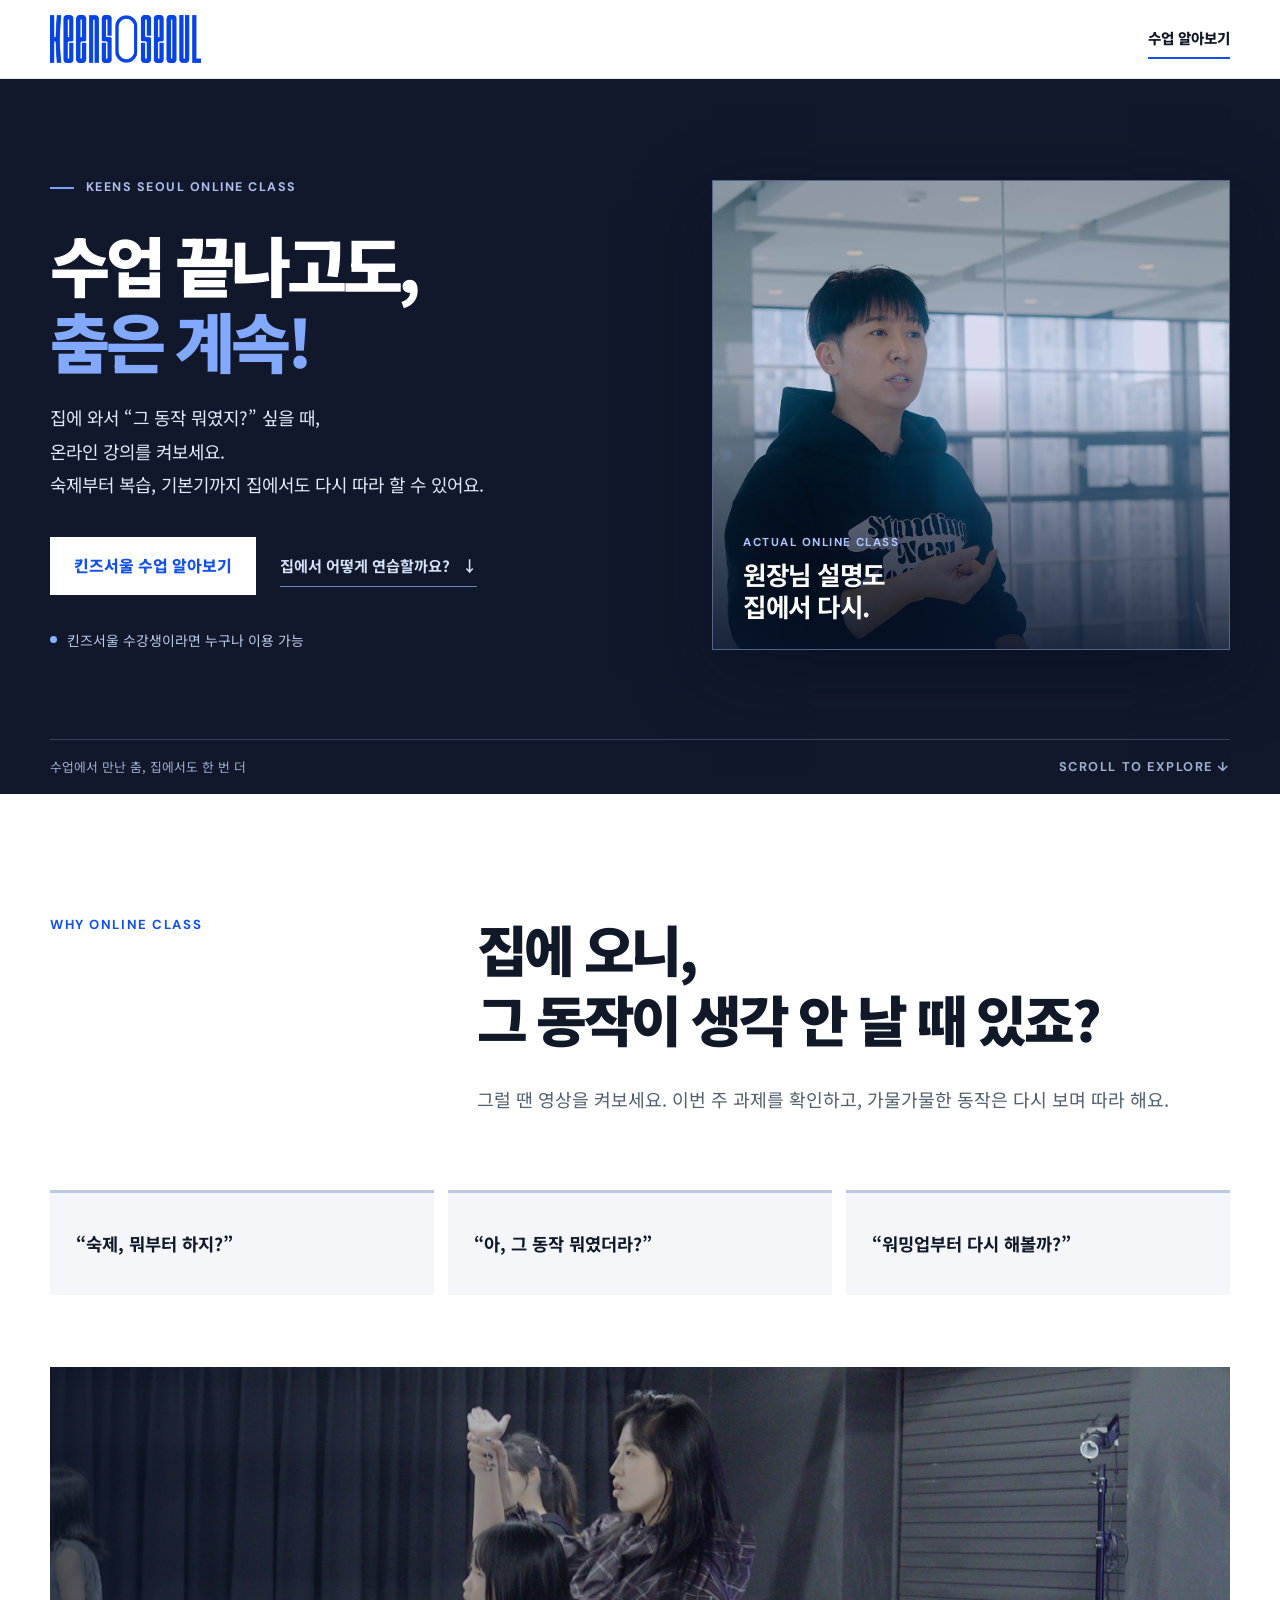
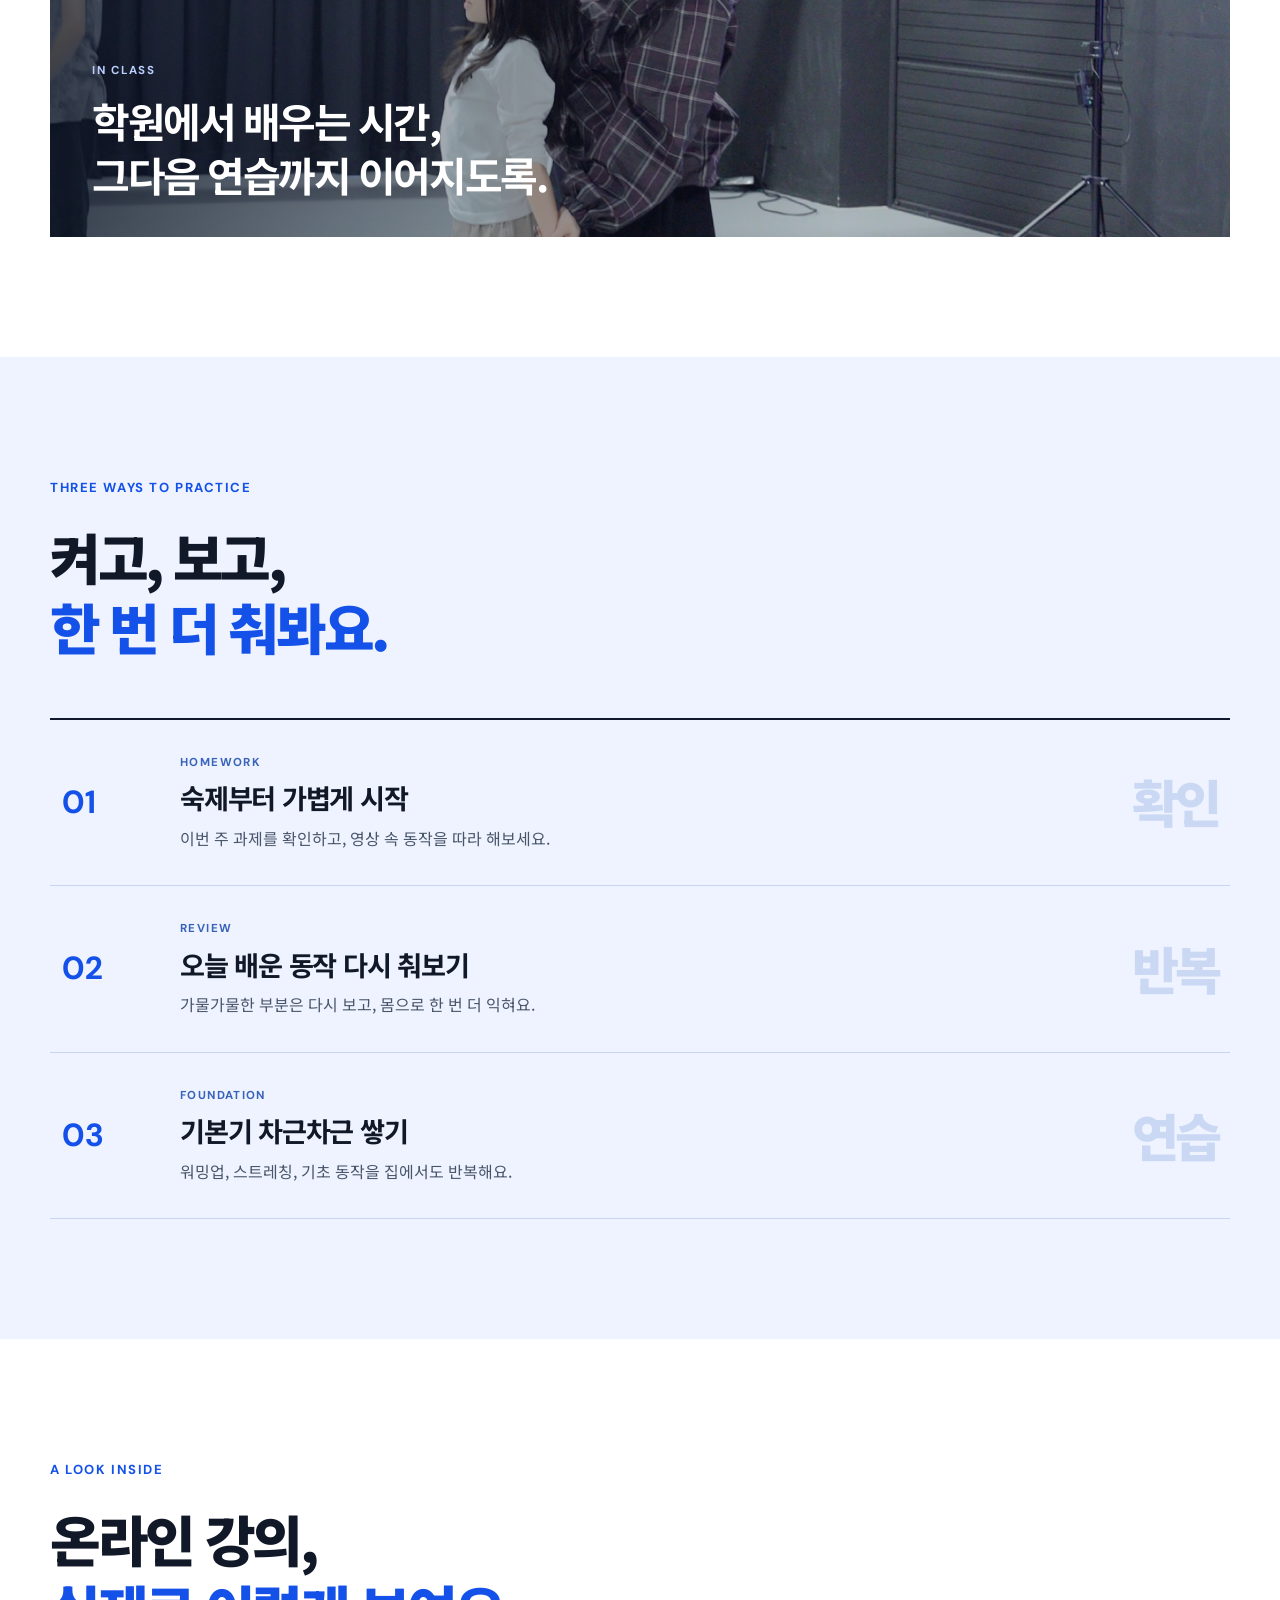
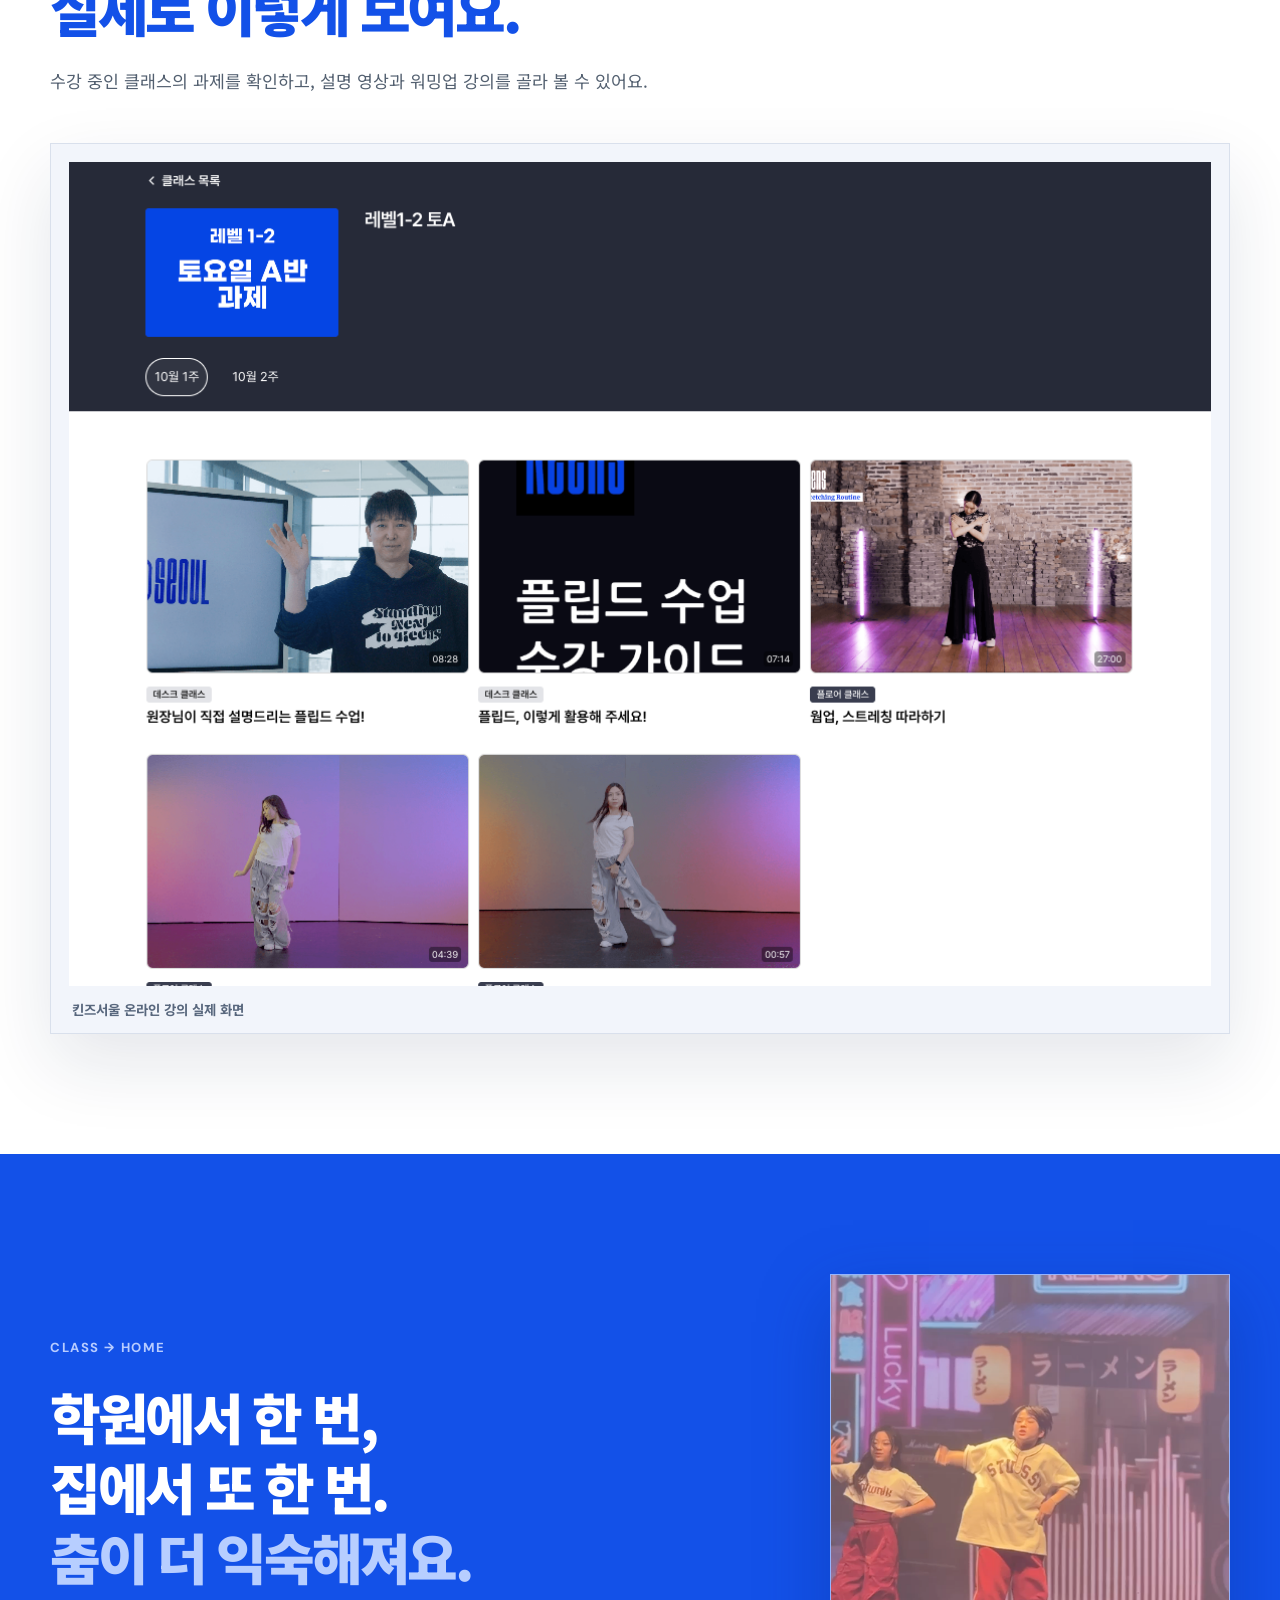
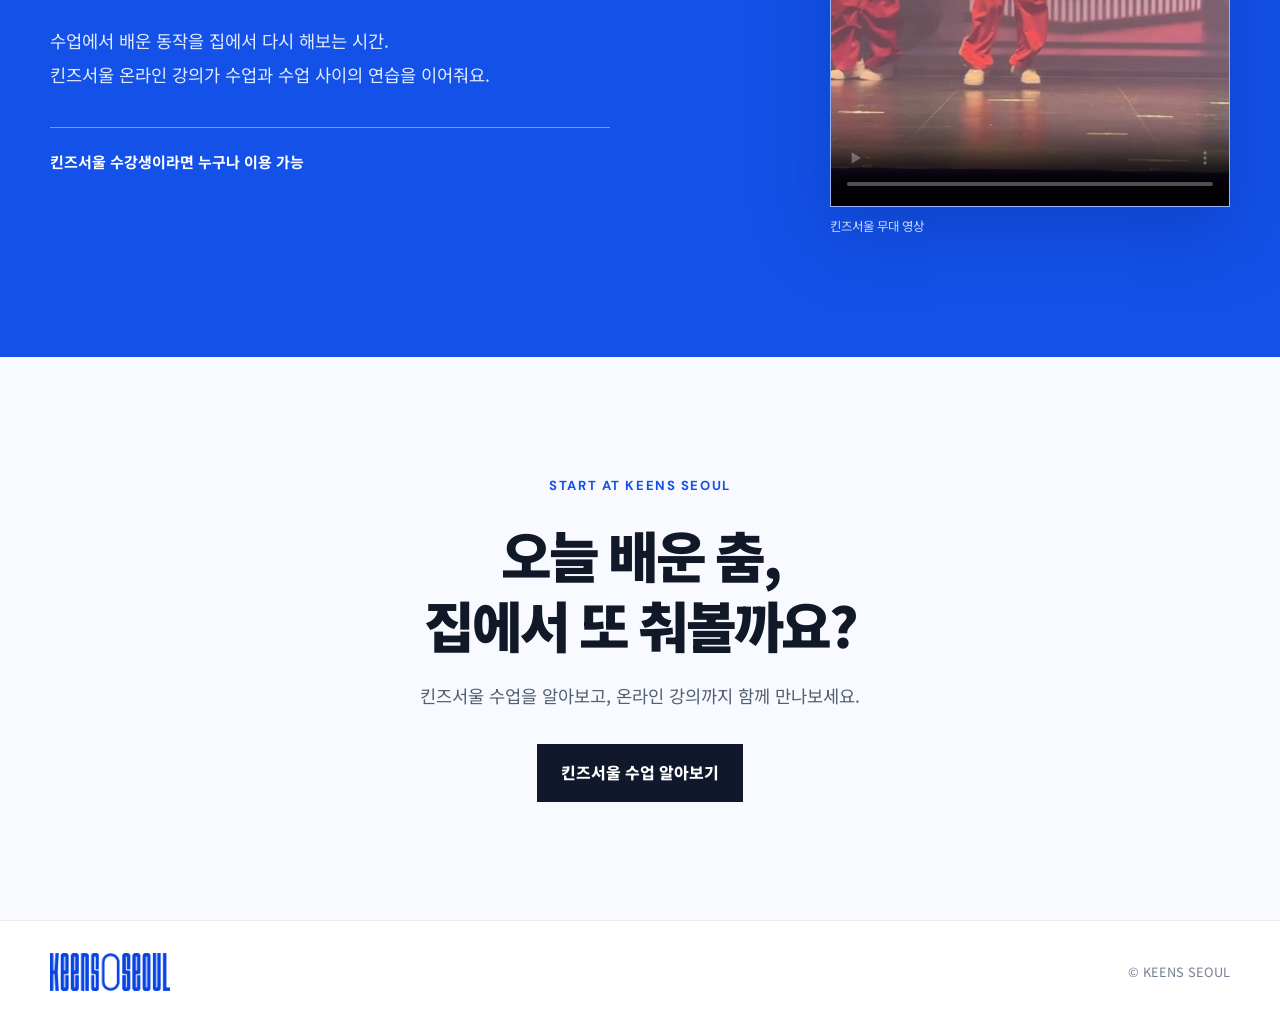
==== lms/index.html @ 95c9b6b1 "Add LMS landing page" ====
<!doctype html>
<html lang="ko">
<head>
  <meta charset="utf-8">
  <meta name="viewport" content="width=device-width, initial-scale=1">
  <meta name="theme-color" content="#11182b">
  <meta name="description" content="오늘 배운 춤, 집에서 또 춰볼까요? 킨즈서울 수강생이라면 누구나 온라인 강의로 숙제와 복습, 기본기 연습을 이어갈 수 있어요.">
  <title>온라인 강의 | 킨즈서울</title>
  <link rel="icon" type="image/svg+xml" href="data:image/svg+xml,%3Csvg xmlns='http://www.w3.org/2000/svg' viewBox='0 0 64 64'%3E%3Crect width='64' height='64' rx='15' fill='%231351e8'/%3E%3Cpath d='M19 15v34m3-17 23-18M23 32l23 18' fill='none' stroke='white' stroke-width='8' stroke-linecap='square'/%3E%3C/svg%3E">
  <link rel="stylesheet" href="./styles.css">
  <script defer src="./main.js"></script>
</head>
<body>
  <a class="skip" href="#main">본문으로 이동</a>
  <header class="site-header">
    <div class="container header-inner">
      <a class="brand" href="./" aria-label="킨즈서울 온라인 강의 페이지 처음으로"><img src="./keens_seoul.png" alt="KEENS SEOUL"></a>
      <a class="header-link" href="https://keensseoul.channel.io" target="_blank" rel="noopener noreferrer">수업 알아보기</a>
    </div>
  </header>

  <main id="main">
    <section class="hero" aria-labelledby="hero-title">
      <div class="container hero-grid">
        <div class="hero-copy">
          <p class="eyebrow"><span class="eyebrow-line"></span> KEENS SEOUL ONLINE CLASS</p>
          <h1 id="hero-title">수업 끝나고도,<br><em>춤은 계속!</em></h1>
          <p class="hero-description"><span class="copy-line">집에 와서 “그 동작 뭐였지?” 싶을 때,</span><span class="copy-line">온라인 강의를 켜보세요.</span><span class="copy-line">숙제부터 복습, 기본기까지 집에서도 다시 따라 할 수 있어요.</span></p>
          <div class="hero-actions">
            <a class="button button-light" href="https://keensseoul.channel.io" target="_blank" rel="noopener noreferrer">킨즈서울 수업 알아보기</a>
            <a class="text-link" href="#how-it-works">집에서 어떻게 연습할까요? <span aria-hidden="true">↓</span></a>
          </div>
          <p class="eligibility"><span class="eligibility-dot" aria-hidden="true"></span> 킨즈서울 수강생이라면 누구나 이용 가능</p>
        </div>
        <figure class="hero-art hero-media">
          <img src="./assets/lms-instructor.png" alt="킨즈서울 온라인 강의에서 원장님이 동작을 설명하는 화면" fetchpriority="high">
          <figcaption><span>ACTUAL ONLINE CLASS</span><strong>원장님 설명도<br>집에서 다시.</strong></figcaption>
        </figure>
      </div>
      <div class="hero-bottom container"><span>수업에서 만난 춤, 집에서도 한 번 더</span><span>SCROLL TO EXPLORE ↓</span></div>
    </section>

    <section class="intro section" aria-labelledby="intro-title">
      <div class="container intro-grid">
        <p class="section-label">WHY ONLINE CLASS</p>
        <div>
          <h2 id="intro-title">집에 오니,<br>그 동작이 생각 안 날 때 있죠?</h2>
          <p class="intro-lead">그럴 땐 영상을 켜보세요. 이번 주 과제를 확인하고, 가물가물한 동작은 다시 보며 따라 해요.</p>
        </div>
      </div>
      <div class="container thought-grid" aria-label="집에서 연습할 때의 고민">
        <p>“숙제, 뭐부터 하지?”</p>
        <p>“아, 그 동작 뭐였더라?”</p>
        <p>“워밍업부터 다시 해볼까?”</p>
      </div>
      <figure class="container class-scene">
        <img src="./assets/class-coaching.jpg" alt="킨즈서울 수업에서 선생님이 학생의 동작을 도와주는 모습" loading="lazy">
        <figcaption><span>IN CLASS</span><strong>학원에서 배우는 시간,<br>그다음 연습까지 이어지도록.</strong></figcaption>
      </figure>
    </section>

    <section class="practice section" id="how-it-works" aria-labelledby="practice-title">
      <div class="container">
        <div class="section-heading">
          <p class="section-label">THREE WAYS TO PRACTICE</p>
          <h2 id="practice-title">켜고, 보고,<br><span>한 번 더 춰봐요.</span></h2>
        </div>
        <div class="practice-list">
          <article class="practice-item">
            <div class="practice-number">01</div>
            <div class="practice-content"><p class="practice-kicker">HOMEWORK</p><h3>숙제부터 가볍게 시작</h3><p>이번 주 과제를 확인하고, 영상 속 동작을 따라 해보세요.</p></div>
            <div class="practice-mark" aria-hidden="true">확인</div>
          </article>
          <article class="practice-item">
            <div class="practice-number">02</div>
            <div class="practice-content"><p class="practice-kicker">REVIEW</p><h3>오늘 배운 동작 다시 춰보기</h3><p>가물가물한 부분은 다시 보고, 몸으로 한 번 더 익혀요.</p></div>
            <div class="practice-mark" aria-hidden="true">반복</div>
          </article>
          <article class="practice-item">
            <div class="practice-number">03</div>
            <div class="practice-content"><p class="practice-kicker">FOUNDATION</p><h3>기본기 차근차근 쌓기</h3><p>워밍업, 스트레칭, 기초 동작을 집에서도 반복해요.</p></div>
            <div class="practice-mark" aria-hidden="true">연습</div>
          </article>
        </div>
      </div>
    </section>

    <section class="lms-proof section" aria-labelledby="lms-proof-title">
      <div class="container">
        <div class="proof-heading"><p class="section-label">A LOOK INSIDE</p><h2 id="lms-proof-title">온라인 강의,<br><span>실제로 이렇게 보여요.</span></h2><p>수강 중인 클래스의 과제를 확인하고, 설명 영상과 워밍업 강의를 골라 볼 수 있어요.</p></div>
        <figure class="proof-screen"><img src="./assets/lms-overview.png" alt="과제, 수업 설명, 워밍업과 스트레칭 영상이 보이는 킨즈서울 온라인 강의 목록" loading="lazy"><figcaption>킨즈서울 온라인 강의 실제 화면</figcaption></figure>
      </div>
    </section>

    <section class="continuity section" aria-labelledby="continuity-title">
      <div class="container continuity-grid">
        <div class="continuity-copy"><p class="section-label">CLASS → HOME</p><h2 id="continuity-title">학원에서 한 번,<br>집에서 또 한 번.<br><span>춤이 더 익숙해져요.</span></h2><div class="continuity-body"><p><span class="copy-line">수업에서 배운 동작을 집에서 다시 해보는 시간.</span><span class="copy-line">킨즈서울 온라인 강의가 수업과 수업 사이의 연습을 이어줘요.</span></p><div class="continuity-rule"></div><p class="continuity-note">킨즈서울 수강생이라면 누구나 이용 가능</p></div></div>
        <figure class="continuity-media"><video autoplay muted loop playsinline controls preload="metadata" poster="./assets/stage-poster.png" aria-label="킨즈서울 무대에서 춤추는 학생들의 짧은 영상"><source src="./assets/stage-clip.m4v" type="video/mp4">브라우저에서 영상을 재생할 수 없습니다.</video><figcaption>킨즈서울 무대 영상</figcaption></figure>
      </div>
    </section>

    <section class="final-cta" aria-labelledby="final-title">
      <div class="container final-inner">
        <p class="section-label">START AT KEENS SEOUL</p>
        <h2 id="final-title">오늘 배운 춤,<br>집에서 또 춰볼까요?</h2>
        <p>킨즈서울 수업을 알아보고, 온라인 강의까지 함께 만나보세요.</p>
        <a class="button button-dark" href="https://keensseoul.channel.io" target="_blank" rel="noopener noreferrer">킨즈서울 수업 알아보기</a>
      </div>
    </section>
  </main>

  <footer class="site-footer"><div class="container footer-inner"><img src="./keens_seoul.png" alt="KEENS SEOUL"><p>© KEENS SEOUL</p></div></footer>
</body>
</html>
---- lms/styles.css ----
@import url('https://fonts.googleapis.com/css2?family=DM+Sans:wght@500;700&family=Noto+Sans+KR:wght@400;500;600;700;800;900&display=swap');
:root{--ink:#111827;--deep:#11182b;--blue:#1351e8;--light:#eff4ff;--line:#dce2ed;--muted:#536070}
*{box-sizing:border-box}html{scroll-behavior:smooth}body{margin:0;color:var(--ink);background:#fff;font-family:'Noto Sans KR',sans-serif;line-height:1.6;word-break:keep-all}a{color:inherit;text-decoration:none}button,a{touch-action:manipulation}a:focus-visible{outline:3px solid #79a4ff;outline-offset:4px}.container{width:min(100% - 48px,1180px);margin-inline:auto}.skip{position:absolute;z-index:100;top:-100px;left:16px;background:#fff;padding:10px 14px}.skip:focus{top:10px}.site-header{background:#fff;border-bottom:1px solid #e9ecf2}.header-inner{height:78px;display:flex;align-items:center;justify-content:space-between}.brand img{display:block;width:151px;height:auto}.header-link{font-size:.91rem;font-weight:800;border-bottom:2px solid var(--blue);padding:7px 0}.hero{background:var(--deep);color:white;overflow:hidden}.hero-grid{min-height:660px;display:grid;grid-template-columns:1.08fr .92fr;gap:54px;align-items:center;padding-block:65px 54px}.eyebrow,.section-label,.practice-kicker,.art-caption,.art-index,.hero-bottom span:last-child{font-family:'DM Sans','Noto Sans KR',sans-serif;letter-spacing:.12em;font-weight:700}.eyebrow{display:flex;align-items:center;gap:12px;margin:0 0 28px;font-size:.78rem;color:#adbeed}.eyebrow-line{width:24px;height:2px;background:#77a3ff}.hero h1{font-size:clamp(3rem,5.1vw,5.2rem);line-height:1.16;letter-spacing:-.065em;margin:0 0 24px;font-weight:900}.hero h1 em{color:#83a9ff;font-style:normal}.hero-description{font-size:1.12rem;line-height:1.85;color:#e0e7f6;margin:0;max-width:600px}.hero-actions{display:flex;flex-wrap:wrap;align-items:center;gap:24px;margin-top:36px}.button{display:inline-flex;justify-content:center;align-items:center;min-height:58px;padding:14px 24px;font-size:1rem;font-weight:800;transition:transform .2s,background .2s}.button:hover{transform:translateY(-2px)}.button-light{background:white;color:var(--blue)}.text-link{font-size:.95rem;font-weight:700;color:#d5e1fa;border-bottom:1px solid #6e85b6;padding:9px 0}.text-link span{margin-left:8px}.eligibility{display:flex;align-items:center;gap:10px;margin:34px 0 0;font-size:.87rem;color:#b9c9e8}.eligibility-dot{width:7px;height:7px;background:#8ab3ff;border-radius:50%}.hero-art{position:relative;min-height:470px;display:flex;align-items:center;justify-content:center;isolation:isolate;border:1px solid #536487;background:radial-gradient(circle at 52% 51%,#1b377c 0%,#152755 40%,#111d3d 80%);overflow:hidden}.hero-art:before,.hero-art:after{content:"";position:absolute;inset:24px;border:1px solid #5d75a5;opacity:.38}.hero-art:after{inset:48px;opacity:.2}.art-ring{position:absolute;border:1px solid #7ea4f5;border-radius:50%;opacity:.7;transform:rotate(-25deg)}.art-ring-one{width:510px;height:310px}.art-ring-two{width:360px;height:440px;transform:rotate(35deg);opacity:.32}.art-word{z-index:1;display:block;font-family:'DM Sans',sans-serif;font-size:clamp(4.2rem,7vw,8.3rem);font-weight:700;line-height:.85;letter-spacing:-.085em;text-align:center;text-shadow:0 12px 34px #0a173f}.art-word span{color:#4c86ff}.art-caption,.art-index{position:absolute;z-index:2;color:#b3c7f5;font-size:.7rem}.art-caption{left:38px;top:35px}.art-index{right:38px;bottom:34px}.hero-bottom{display:flex;justify-content:space-between;border-top:1px solid #34405c;padding-block:17px;font-size:.8rem;color:#9eaecf}.section{padding-block:120px}.section-label{margin:0 0 24px;color:var(--blue);font-size:.82rem}.intro-grid{display:grid;grid-template-columns:1fr 2fr;gap:50px}.intro h2,.section-heading h2,.continuity h2,.final-cta h2{font-size:clamp(2.4rem,4.3vw,4.5rem);line-height:1.27;letter-spacing:-.06em;font-weight:900;margin:0}.intro-lead{font-size:1.14rem;line-height:1.95;color:var(--muted);max-width:720px;margin:28px 0 0}.thought-grid{display:grid;grid-template-columns:repeat(3,1fr);gap:14px;margin-top:72px}.thought-grid p{min-height:105px;display:flex;align-items:center;margin:0;padding:20px 26px;background:#f4f6fa;border-top:3px solid #bbc8df;font-size:1.1rem;font-weight:700}.practice{background:#eef3ff}.section-heading{margin-bottom:56px}.section-heading h2 span{color:var(--blue)}.practice-list{border-top:2px solid var(--deep)}.practice-item{display:grid;grid-template-columns:100px 1fr 180px;align-items:center;gap:18px;border-bottom:1px solid #c9d5ef;padding:34px 12px}.practice-number{font-family:'DM Sans',sans-serif;font-size:2rem;color:var(--blue);font-weight:700}.practice-kicker{margin:0;color:#3863b9;font-size:.72rem}.practice-content h3{font-size:1.7rem;letter-spacing:-.045em;margin:4px 0 6px}.practice-content p:last-child{font-size:1rem;color:#49566a;margin:0}.practice-mark{justify-self:end;font-size:3.2rem;font-weight:900;letter-spacing:-.08em;color:#cad8f4}.continuity{background:var(--blue);color:white}.continuity-grid{display:grid;grid-template-columns:1.4fr .6fr;gap:70px;align-items:end}.continuity .section-label{color:#b8ccff}.continuity h2 span{color:#b7ceff}.continuity-body p:first-child{font-size:1.1rem;line-height:1.95;color:#e1eaff;margin:0}.continuity-rule{height:1px;background:#7298f3;margin:34px 0 22px}.continuity-note{font-size:.94rem;font-weight:700;margin:0}.final-cta{text-align:center;background:#f8faff;padding-block:118px}.final-cta h2{margin-bottom:22px}.final-cta p:not(.section-label){font-size:1.1rem;color:var(--muted);margin:0 0 34px}.button-dark{background:var(--deep);color:#fff}.site-footer{border-top:1px solid #e5e9f0;padding:28px 0}.footer-inner{display:flex;align-items:center;justify-content:space-between}.footer-inner img{width:120px;height:auto}.footer-inner p{color:#738092;font-size:.8rem}
@media(max-width:850px){.hero-grid{grid-template-columns:1fr;gap:36px;padding-block:68px 48px}.hero-art{min-height:370px}.intro-grid{grid-template-columns:1fr;gap:0}.intro-grid .section-label{margin-bottom:19px}.continuity-grid{grid-template-columns:1fr;gap:42px}.practice-item{grid-template-columns:65px 1fr 110px}.practice-mark{font-size:2.4rem}}
@media(max-width:600px){.container{width:min(100% - 36px,1180px)}.header-inner{height:64px}.brand img{width:125px}.header-link{font-size:.82rem}.hero-grid{min-height:unset;padding-block:54px 34px}.eyebrow{font-size:.68rem;margin-bottom:23px}.hero h1{font-size:clamp(2.45rem,10vw,3.5rem);margin-bottom:19px}.hero-description{font-size:1rem;line-height:1.8}.hero-description br{display:none}.hero-actions{margin-top:28px;gap:13px;align-items:stretch;flex-direction:column}.button{width:100%;min-height:54px}.text-link{align-self:flex-start}.eligibility{margin-top:25px}.hero-art{min-height:280px}.art-word{font-size:4.35rem}.art-ring-one{width:340px;height:190px}.art-ring-two{width:240px;height:300px}.art-caption{left:23px;top:21px;font-size:.58rem}.art-index{right:22px;bottom:18px;font-size:.58rem}.hero-bottom{font-size:.7rem}.hero-bottom span:last-child{display:none}.section{padding-block:80px}.section-label{font-size:.72rem;margin-bottom:18px}.intro h2,.section-heading h2,.continuity h2,.final-cta h2{font-size:clamp(2.05rem,8vw,3rem)}.intro-lead{font-size:1rem;margin-top:20px;line-height:1.9}.thought-grid{grid-template-columns:1fr;margin-top:38px;gap:9px}.thought-grid p{min-height:76px;font-size:1rem;padding:16px 18px}.section-heading{margin-bottom:38px}.practice-item{grid-template-columns:46px 1fr;gap:12px;padding:27px 0}.practice-number{align-self:start;font-size:1.5rem}.practice-content h3{font-size:1.35rem}.practice-content p:last-child{font-size:.93rem}.practice-mark{display:none}.continuity-body p:first-child{font-size:1rem}.final-cta{padding-block:85px}.final-cta p:not(.section-label){font-size:1rem}.footer-inner img{width:105px}}
@media(prefers-reduced-motion:reduce){html{scroll-behavior:auto}.button{transition:none}}

/* Supplied classroom and LMS media */
.hero-media{margin:0;background:#1a2743;box-shadow:0 24px 65px #070d2080}
.hero-media:before{display:none}
.hero-media:after{inset:0;border:0;opacity:1;background:linear-gradient(180deg,transparent 42%,#07132ad9 100%);z-index:1}
.hero-media img{position:absolute;inset:0;width:100%;height:100%;object-fit:cover;object-position:center center;display:block}
.hero-media figcaption{position:absolute;left:30px;bottom:27px;z-index:2;display:flex;flex-direction:column;gap:5px;color:white}
.hero-media figcaption span{font-family:'DM Sans',sans-serif;font-size:.72rem;letter-spacing:.13em;font-weight:700;color:#afc5ff}
.hero-media figcaption strong{font-size:1.6rem;line-height:1.25;letter-spacing:-.05em}
.class-scene{height:470px;position:relative;overflow:hidden;margin-top:72px;margin-bottom:0;background:#1a1e2b}
.class-scene:after{content:"";position:absolute;inset:0;background:linear-gradient(90deg,#0b1325bb 0%,transparent 67%);pointer-events:none}
.class-scene img{width:100%;height:100%;object-fit:cover;object-position:center 56%;display:block}
.class-scene figcaption{position:absolute;left:42px;bottom:36px;z-index:1;display:flex;flex-direction:column;gap:12px;color:white}
.class-scene figcaption span{font-family:'DM Sans',sans-serif;letter-spacing:.15em;font-size:.72rem;font-weight:700;color:#bbd0ff}
.class-scene figcaption strong{font-size:clamp(1.7rem,3.2vw,3.1rem);line-height:1.32;letter-spacing:-.06em}
.lms-proof{background:#fff}
.proof-heading{max-width:880px;margin-bottom:46px}
.proof-heading h2{font-size:clamp(2.4rem,4.3vw,4.5rem);line-height:1.27;letter-spacing:-.06em;font-weight:900;margin:0}
.proof-heading h2 span{color:var(--blue)}
.proof-heading p:last-child{font-size:1.08rem;color:var(--muted);line-height:1.85;margin:21px 0 0}
.proof-screen{margin:0;background:#f2f5fb;border:1px solid #d9e0ec;padding:18px 18px 12px;box-shadow:0 30px 70px #14254b1c}
.proof-screen img{width:100%;height:auto;display:block}
.proof-screen figcaption{padding:13px 3px 0;font-size:.84rem;color:#58677d;font-weight:700}
.continuity-grid{grid-template-columns:1.1fr .9fr;align-items:center;gap:80px}
.continuity-copy .continuity-body{max-width:560px;margin-top:32px}
.continuity-media{width:min(100%,400px);justify-self:end;margin:0}
.continuity-media video{display:block;width:100%;aspect-ratio:3/4;object-fit:cover;background:#10172d;border:1px solid #95b4ff;box-shadow:0 25px 65px #092d8d5c}
.continuity-media figcaption{font-size:.78rem;color:#c9d9ff;margin-top:10px}
@media(max-width:850px){.continuity-grid{grid-template-columns:1fr;gap:45px}.continuity-media{justify-self:start;width:min(100%,480px)}.class-scene{height:380px}}
@media(max-width:600px){.hero-media{min-height:330px}.hero-media figcaption{left:20px;bottom:19px}.hero-media figcaption strong{font-size:1.35rem}.class-scene{height:310px;margin-top:42px}.class-scene img{object-position:42% center}.class-scene figcaption{left:20px;bottom:20px}.class-scene figcaption strong{font-size:1.55rem}.proof-heading{margin-bottom:27px}.proof-heading h2{font-size:clamp(2.05rem,8vw,3rem)}.proof-heading p:last-child{font-size:1rem}.proof-screen{padding:8px 8px 9px}.proof-screen figcaption{font-size:.75rem;padding:9px 2px 0}.continuity-copy .continuity-body{margin-top:27px}.continuity-media{width:min(100%,380px)}}

.copy-line{display:block}
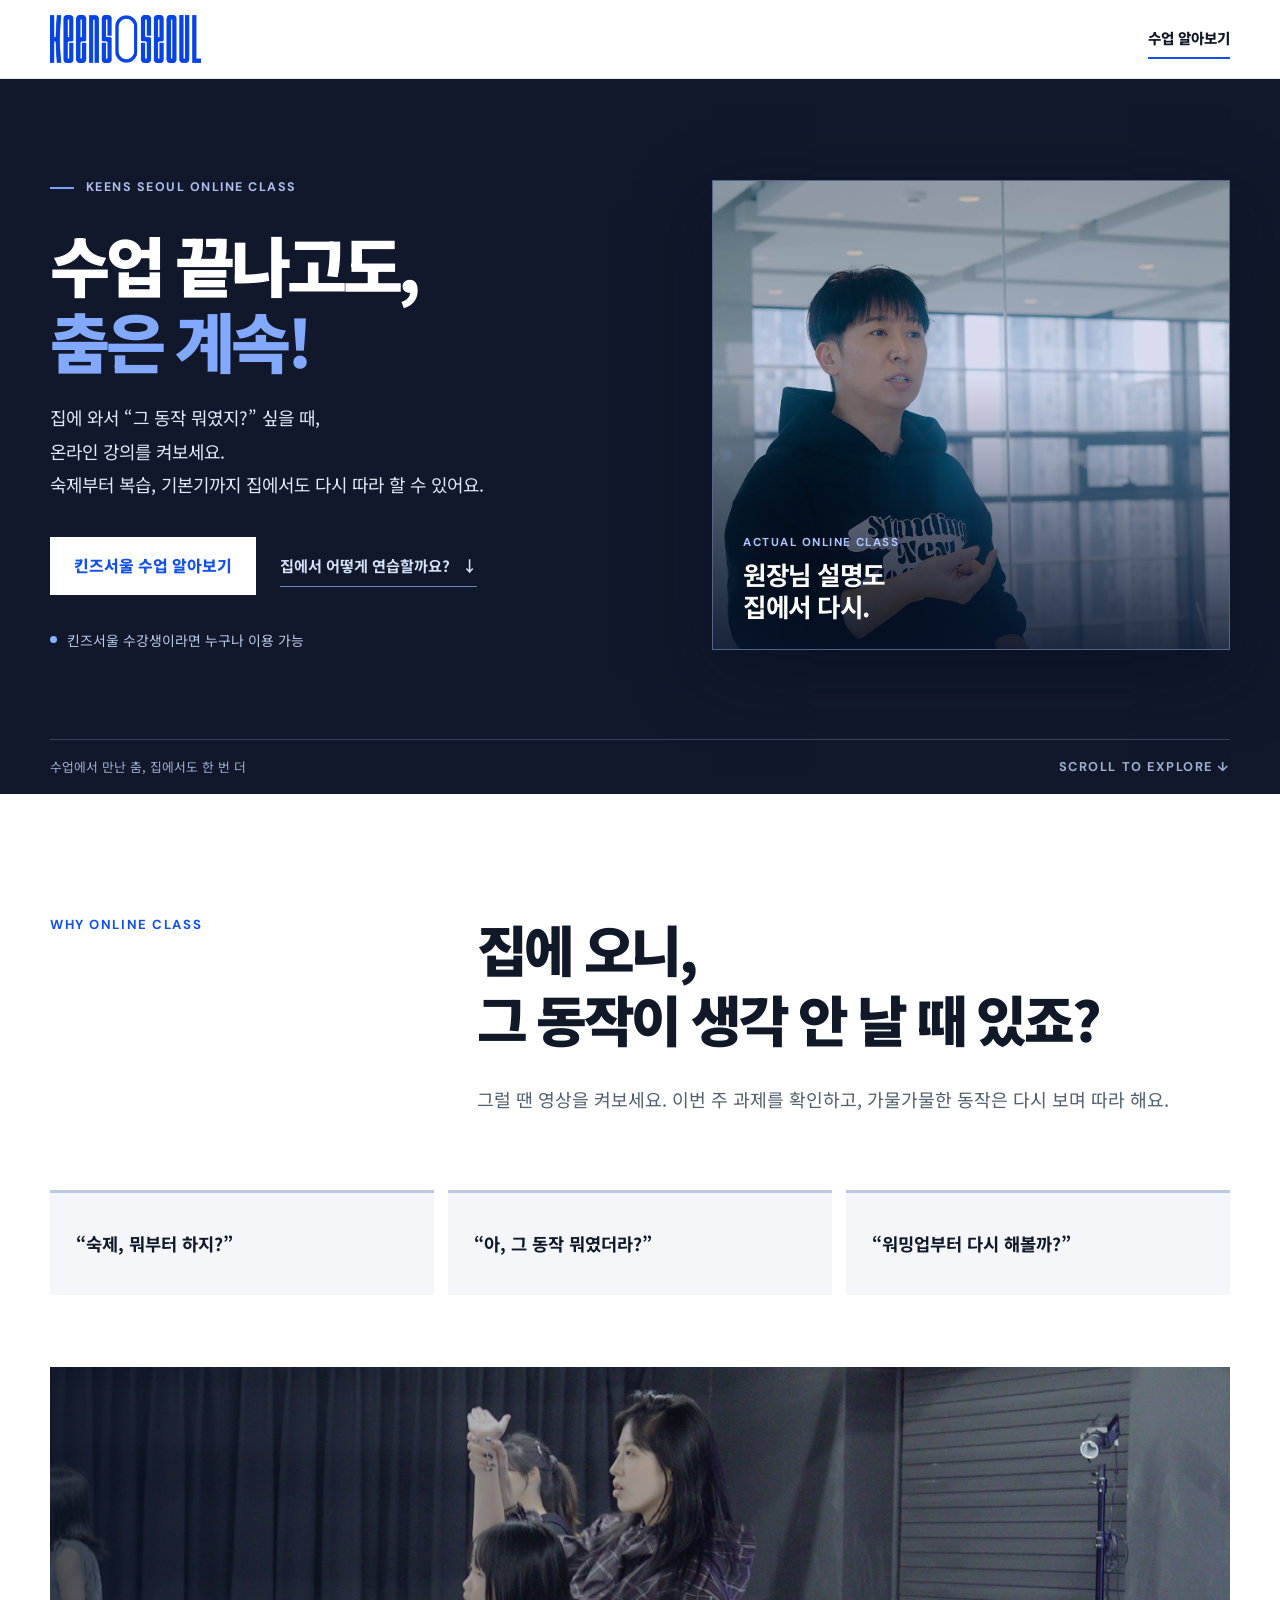
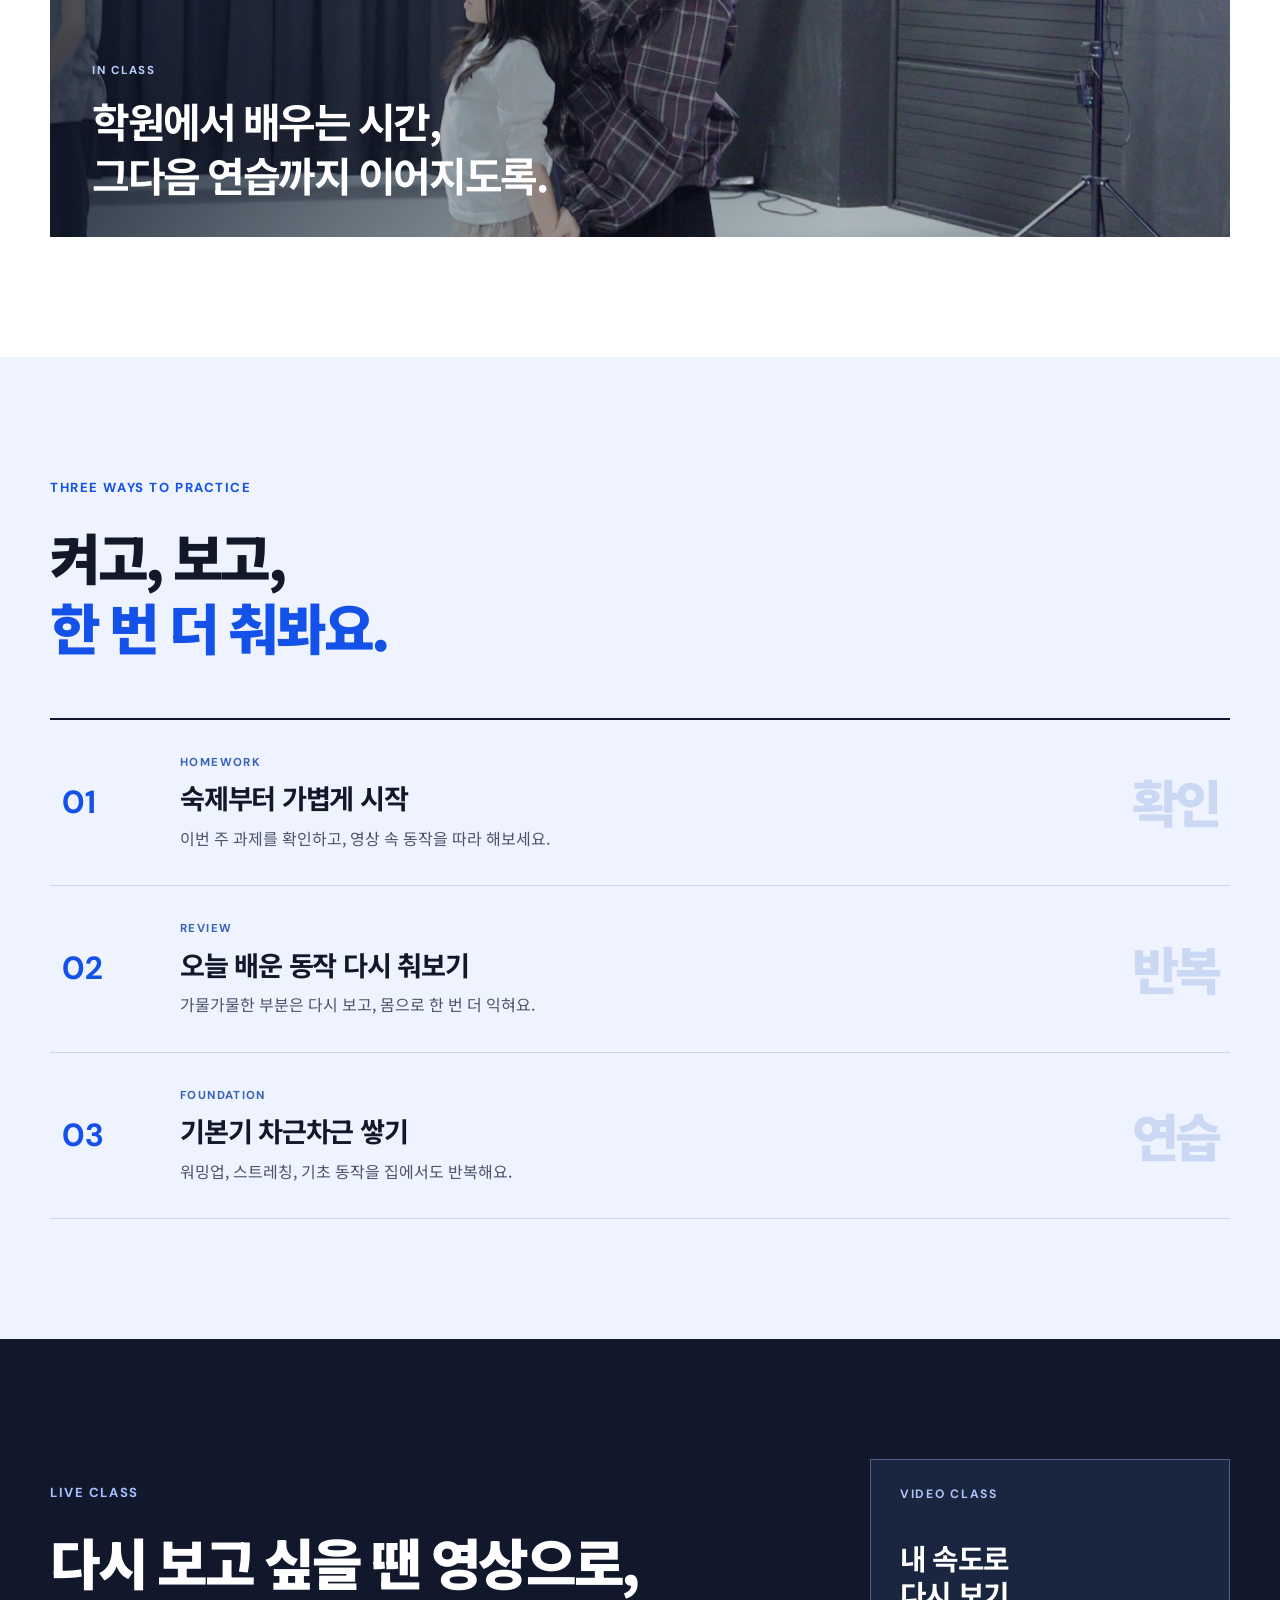
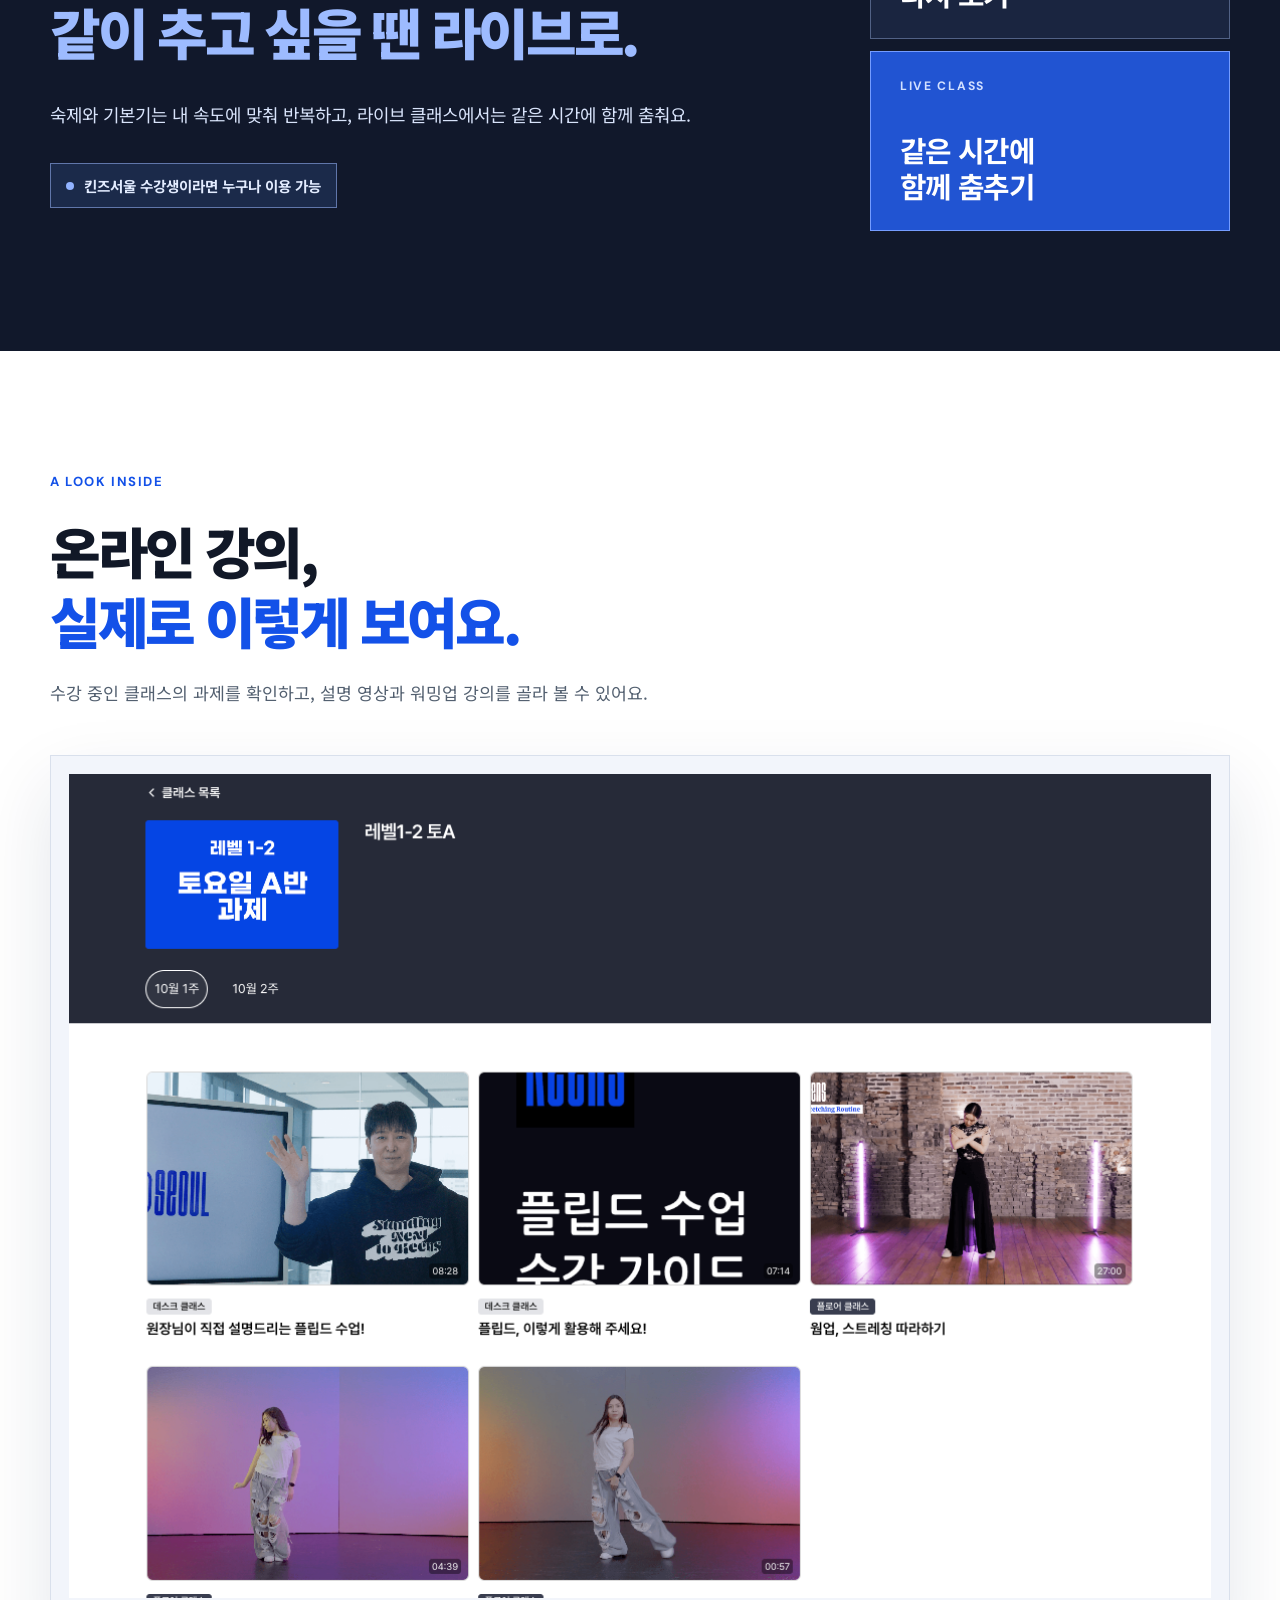
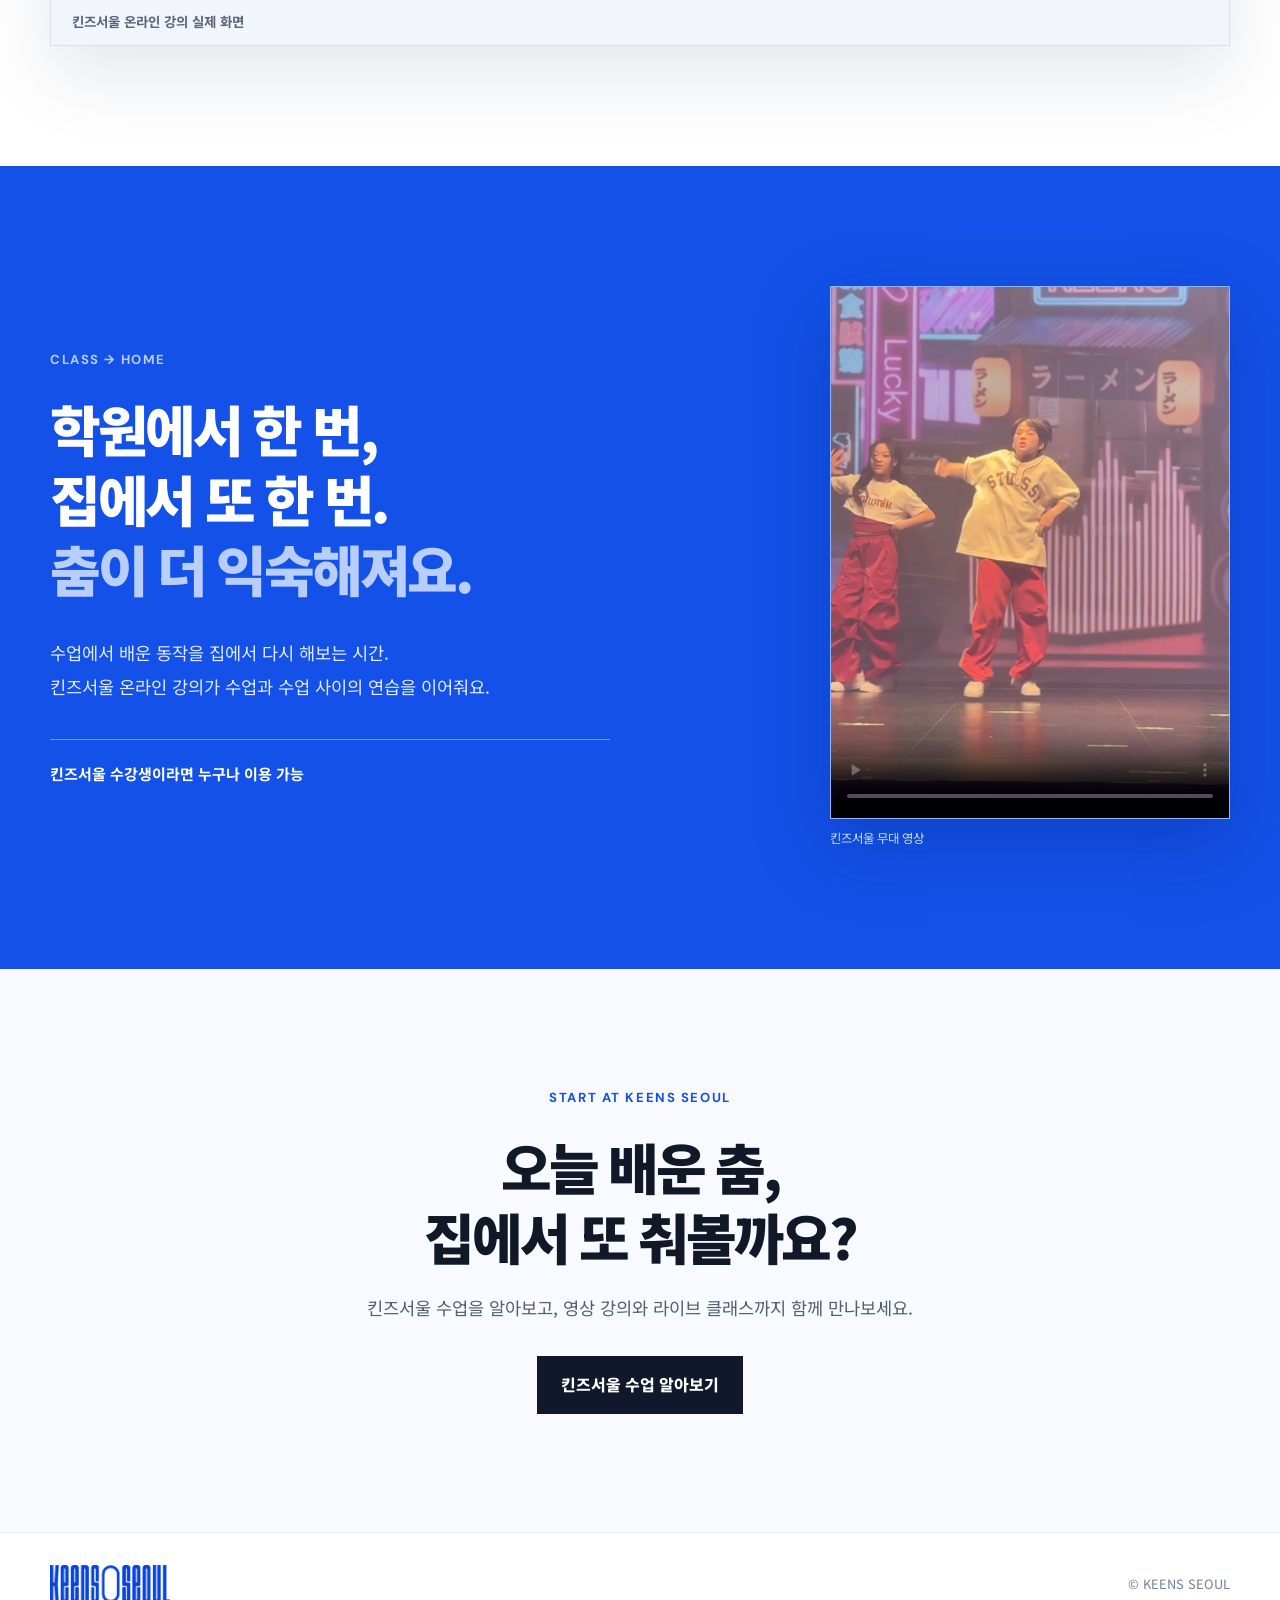
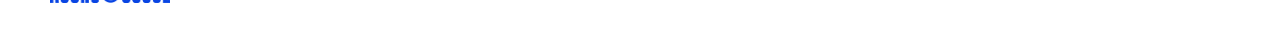
==== commit 1c4b5f57: "Add live class to LMS landing" ====
--- a/lms/index.html
+++ b/lms/index.html
@@ -4,7 +4,7 @@
   <meta charset="utf-8">
   <meta name="viewport" content="width=device-width, initial-scale=1">
   <meta name="theme-color" content="#11182b">
-  <meta name="description" content="오늘 배운 춤, 집에서 또 춰볼까요? 킨즈서울 수강생이라면 누구나 온라인 강의로 숙제와 복습, 기본기 연습을 이어갈 수 있어요.">
+  <meta name="description" content="오늘 배운 춤, 집에서 또 춰볼까요? 킨즈서울 수강생이라면 누구나 영상 강의로 숙제와 복습, 기본기를 연습하고 라이브 클래스에도 참여할 수 있어요.">
   <title>온라인 강의 | 킨즈서울</title>
   <link rel="icon" type="image/svg+xml" href="data:image/svg+xml,%3Csvg xmlns='http://www.w3.org/2000/svg' viewBox='0 0 64 64'%3E%3Crect width='64' height='64' rx='15' fill='%231351e8'/%3E%3Cpath d='M19 15v34m3-17 23-18M23 32l23 18' fill='none' stroke='white' stroke-width='8' stroke-linecap='square'/%3E%3C/svg%3E">
   <link rel="stylesheet" href="./styles.css">
@@ -85,6 +85,21 @@
       </div>
     </section>
 
+    <section class="live-class section" aria-labelledby="live-title">
+      <div class="container live-grid">
+        <div class="live-copy">
+          <p class="section-label">LIVE CLASS</p>
+          <h2 id="live-title">다시 보고 싶을 땐 영상으로,<br><span>같이 추고 싶을 땐 라이브로.</span></h2>
+          <p class="live-lead">숙제와 기본기는 내 속도에 맞춰 반복하고, 라이브 클래스에서는 같은 시간에 함께 춤춰요.</p>
+          <p class="live-access"><span aria-hidden="true"></span>킨즈서울 수강생이라면 누구나 이용 가능</p>
+        </div>
+        <div class="live-modes" aria-label="온라인 강의를 즐기는 두 가지 방식">
+          <div class="live-mode"><span>VIDEO CLASS</span><strong>내 속도로<br>다시 보기</strong></div>
+          <div class="live-mode live-mode-together"><span>LIVE CLASS</span><strong>같은 시간에<br>함께 춤추기</strong></div>
+        </div>
+      </div>
+    </section>
+
     <section class="lms-proof section" aria-labelledby="lms-proof-title">
       <div class="container">
         <div class="proof-heading"><p class="section-label">A LOOK INSIDE</p><h2 id="lms-proof-title">온라인 강의,<br><span>실제로 이렇게 보여요.</span></h2><p>수강 중인 클래스의 과제를 확인하고, 설명 영상과 워밍업 강의를 골라 볼 수 있어요.</p></div>
@@ -103,7 +118,7 @@
       <div class="container final-inner">
         <p class="section-label">START AT KEENS SEOUL</p>
         <h2 id="final-title">오늘 배운 춤,<br>집에서 또 춰볼까요?</h2>
-        <p>킨즈서울 수업을 알아보고, 온라인 강의까지 함께 만나보세요.</p>
+        <p>킨즈서울 수업을 알아보고, 영상 강의와 라이브 클래스까지 함께 만나보세요.</p>
         <a class="button button-dark" href="https://keensseoul.channel.io" target="_blank" rel="noopener noreferrer">킨즈서울 수업 알아보기</a>
       </div>
     </section>
--- a/lms/styles.css
+++ b/lms/styles.css
@@ -36,3 +36,21 @@
 @media(max-width:600px){.hero-media{min-height:330px}.hero-media figcaption{left:20px;bottom:19px}.hero-media figcaption strong{font-size:1.35rem}.class-scene{height:310px;margin-top:42px}.class-scene img{object-position:42% center}.class-scene figcaption{left:20px;bottom:20px}.class-scene figcaption strong{font-size:1.55rem}.proof-heading{margin-bottom:27px}.proof-heading h2{font-size:clamp(2.05rem,8vw,3rem)}.proof-heading p:last-child{font-size:1rem}.proof-screen{padding:8px 8px 9px}.proof-screen figcaption{font-size:.75rem;padding:9px 2px 0}.continuity-copy .continuity-body{margin-top:27px}.continuity-media{width:min(100%,380px)}}
 
 .copy-line{display:block}
+
+/* Live class: on-demand practice and shared class time */
+.live-class{background:var(--deep);color:#fff;overflow:hidden}
+.live-grid{display:grid;grid-template-columns:1.35fr .65fr;gap:72px;align-items:center}
+.live-class .section-label{color:#a8bfff}
+.live-copy h2{font-size:clamp(2.4rem,4.3vw,4.5rem);line-height:1.27;letter-spacing:-.06em;font-weight:900;margin:0}
+.live-copy h2 span{color:#9dbbff}
+.live-lead{font-size:1.12rem;line-height:1.9;color:#d8e3fa;max-width:710px;margin:30px 0 0}
+.live-access{display:inline-flex;align-items:center;gap:10px;border:1px solid #6076aa;background:#1b2a4a;padding:10px 15px;margin:32px 0 0;font-size:.91rem;font-weight:700;color:#e3ecff}
+.live-access span{width:8px;height:8px;flex:none;border-radius:50%;background:#91b2ff}
+.live-modes{display:grid;gap:12px}
+.live-mode{min-height:180px;display:flex;flex-direction:column;justify-content:space-between;padding:25px 29px;border:1px solid #516185;background:#1a2540}
+.live-mode span{font-family:'DM Sans',sans-serif;font-size:.76rem;letter-spacing:.14em;font-weight:700;color:#aec4f7}
+.live-mode strong{font-size:1.8rem;line-height:1.28;letter-spacing:-.05em}
+.live-mode-together{background:#2154d2;border-color:#759cff}
+.live-mode-together span{color:#d2e0ff}
+@media(max-width:850px){.live-grid{grid-template-columns:1fr;gap:38px}.live-modes{grid-template-columns:repeat(2,minmax(0,1fr))}}
+@media(max-width:600px){.live-copy h2{font-size:clamp(2.05rem,8vw,3rem)}.live-lead{font-size:1rem;margin-top:22px}.live-access{font-size:.83rem;margin-top:25px}.live-modes{gap:8px}.live-mode{min-height:150px;padding:18px 15px}.live-mode span{font-size:.65rem}.live-mode strong{font-size:1.25rem}}
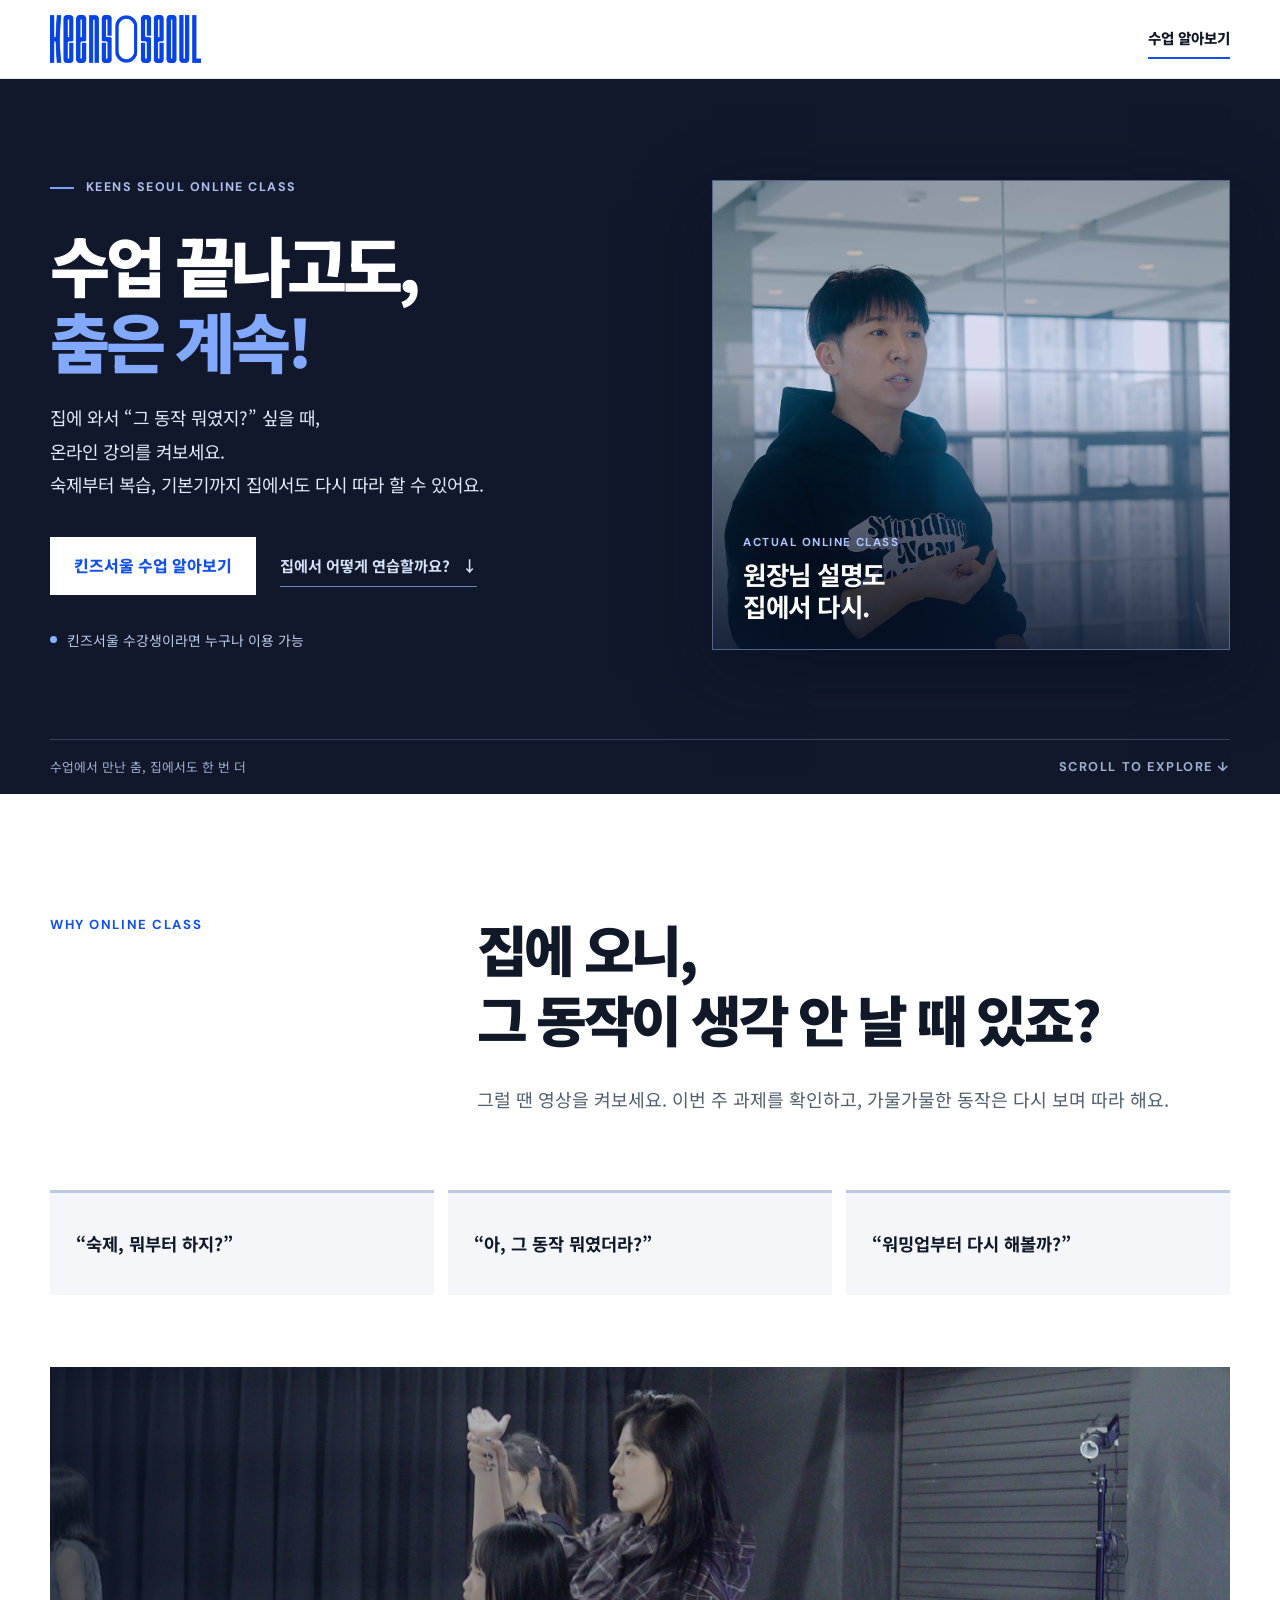
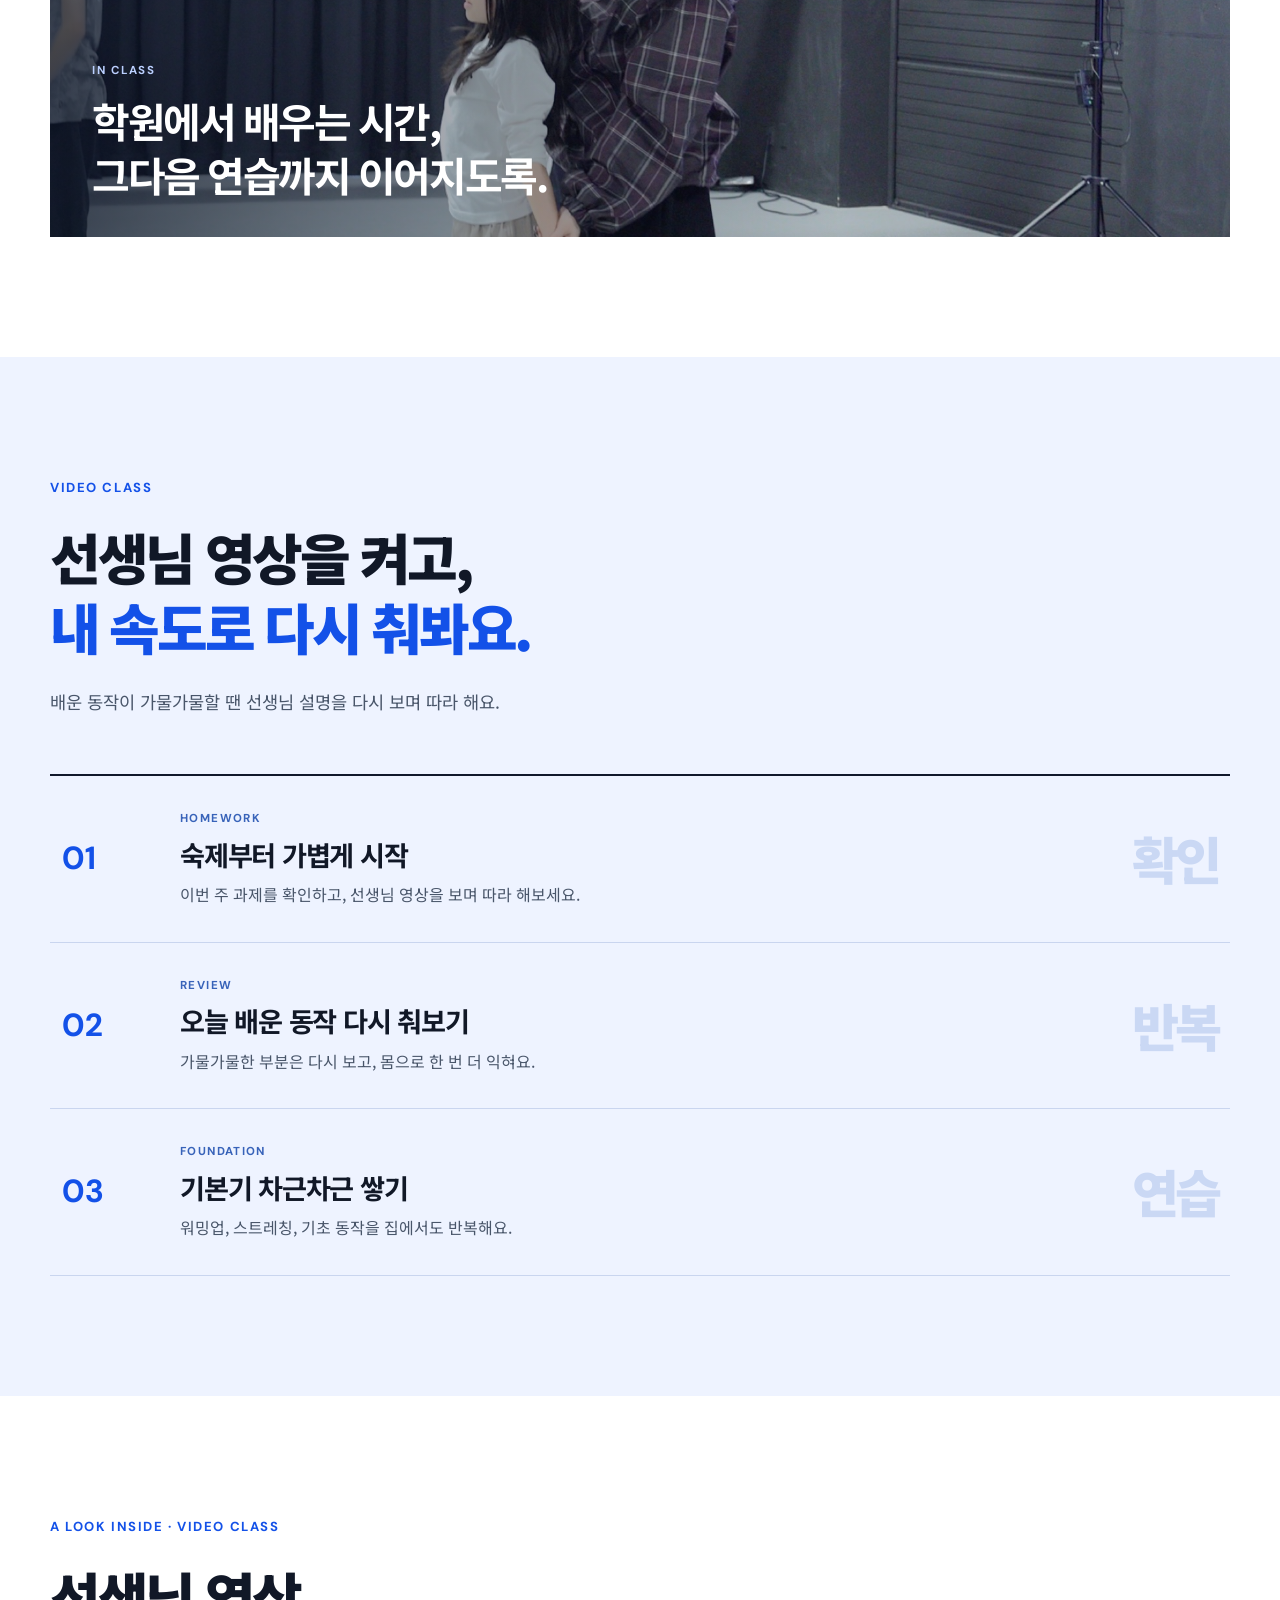
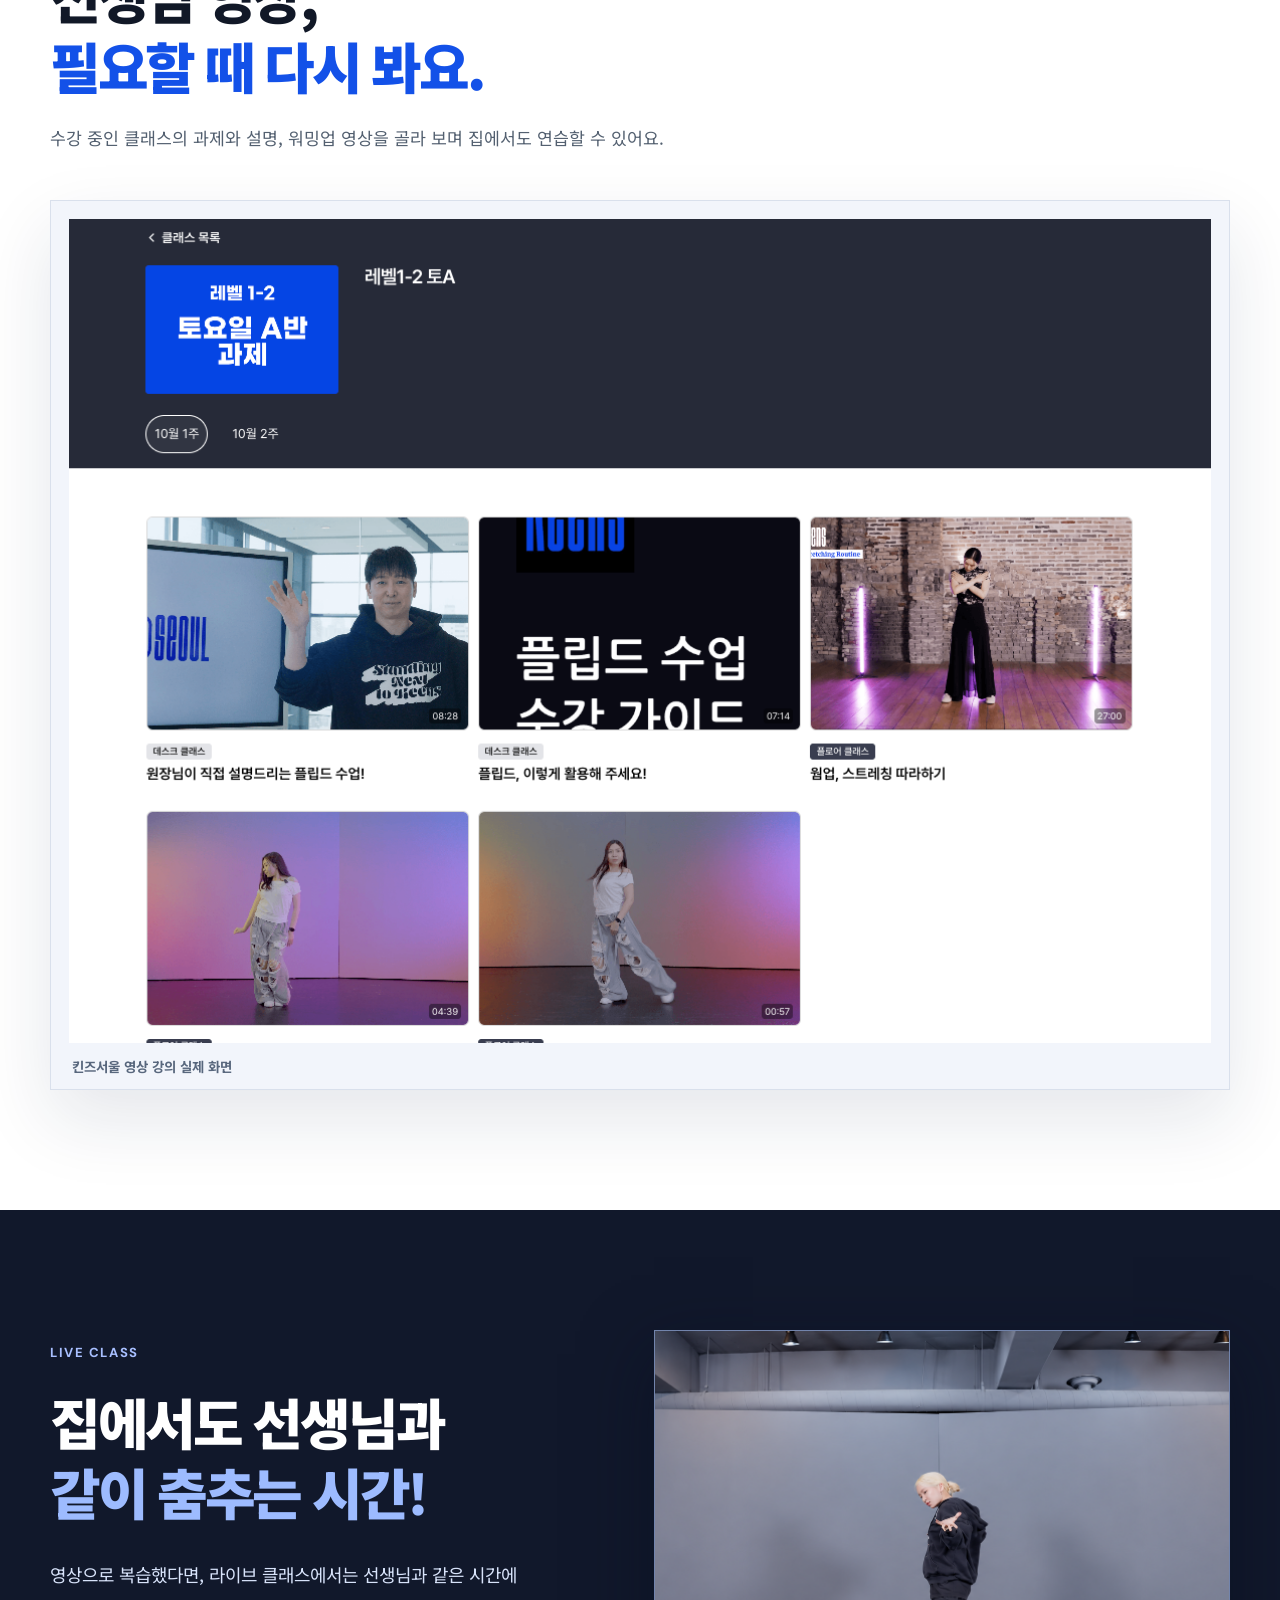
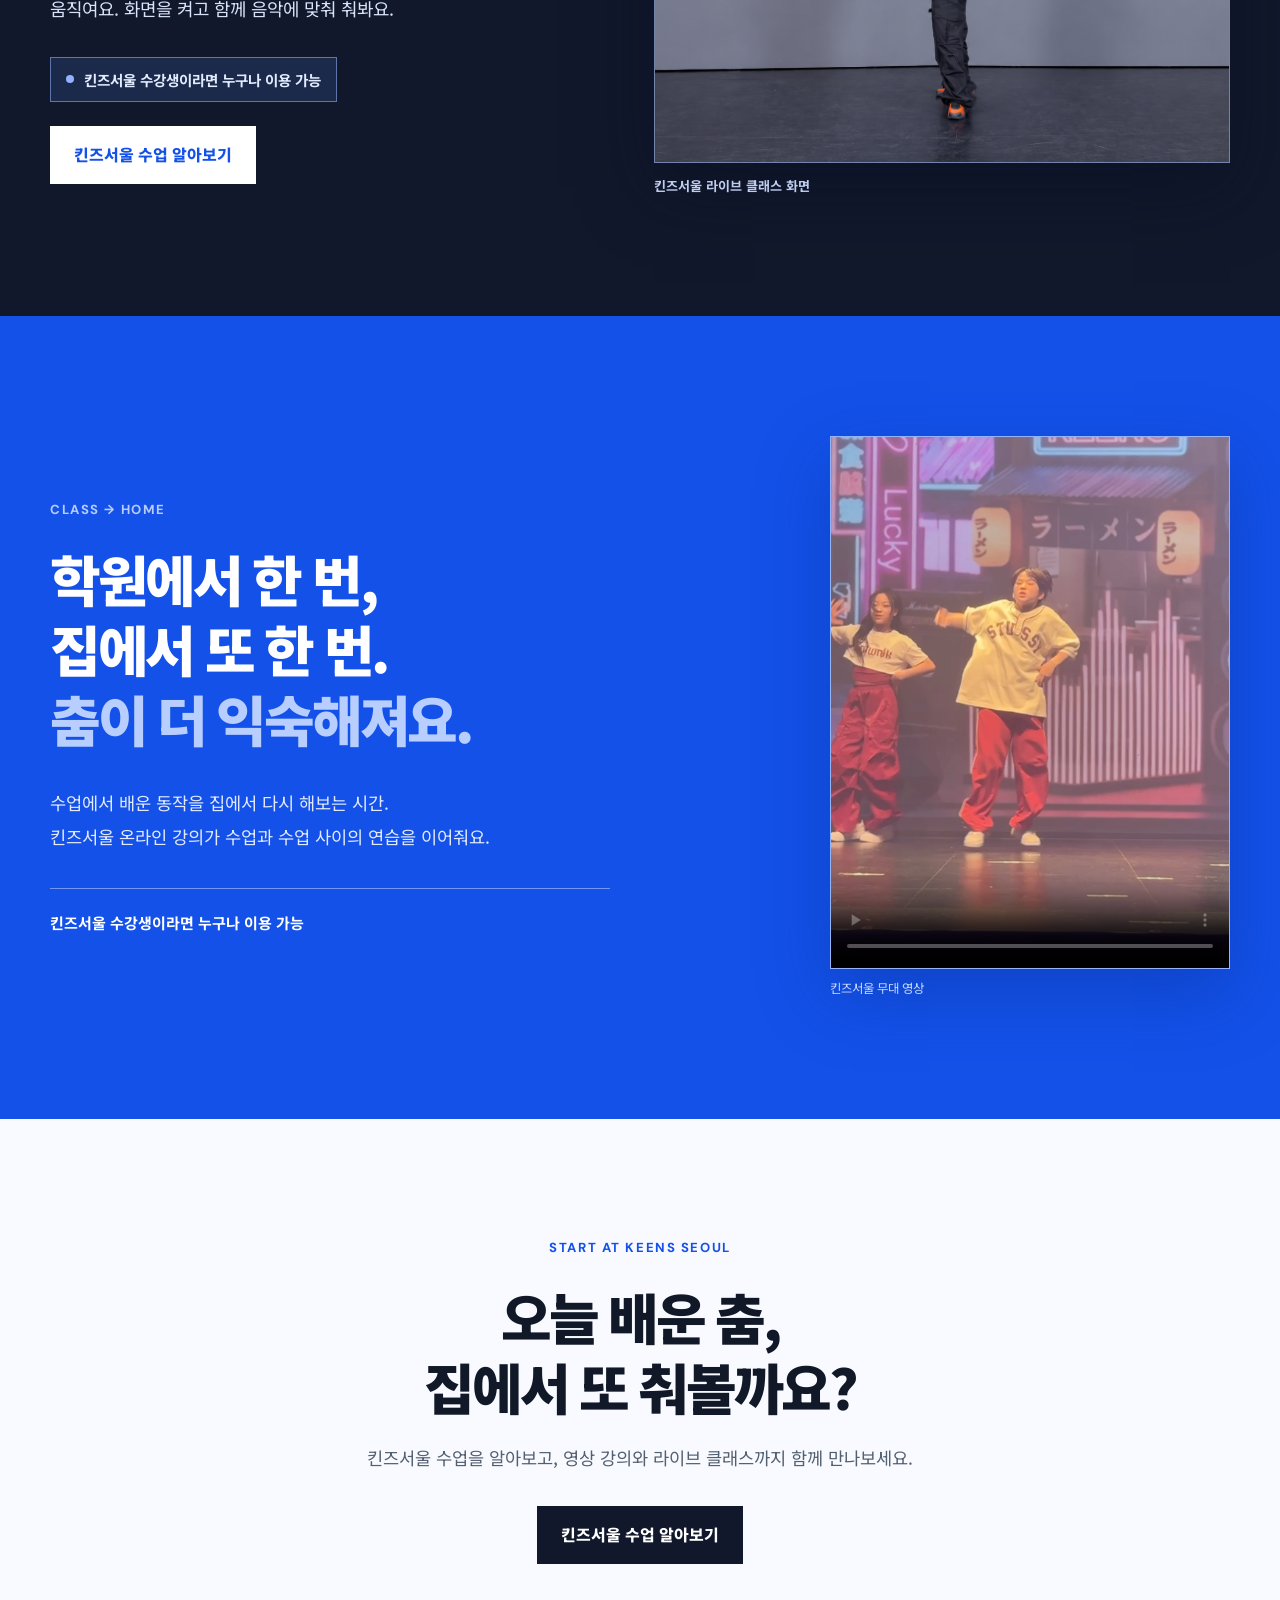
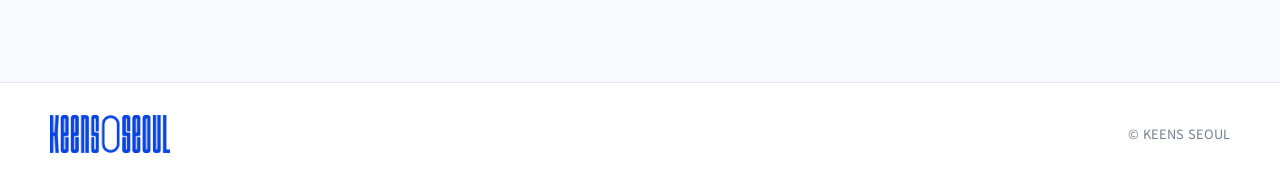
==== commit 5ac6cfd9: "Show teacher-led video and live class separately" ====
--- a/lms/index.html
+++ b/lms/index.html
@@ -62,13 +62,14 @@
     <section class="practice section" id="how-it-works" aria-labelledby="practice-title">
       <div class="container">
         <div class="section-heading">
-          <p class="section-label">THREE WAYS TO PRACTICE</p>
-          <h2 id="practice-title">켜고, 보고,<br><span>한 번 더 춰봐요.</span></h2>
+          <p class="section-label">VIDEO CLASS</p>
+          <h2 id="practice-title">선생님 영상을 켜고,<br><span>내 속도로 다시 춰봐요.</span></h2>
+          <p class="practice-lead">배운 동작이 가물가물할 땐 선생님 설명을 다시 보며 따라 해요.</p>
         </div>
         <div class="practice-list">
           <article class="practice-item">
             <div class="practice-number">01</div>
-            <div class="practice-content"><p class="practice-kicker">HOMEWORK</p><h3>숙제부터 가볍게 시작</h3><p>이번 주 과제를 확인하고, 영상 속 동작을 따라 해보세요.</p></div>
+            <div class="practice-content"><p class="practice-kicker">HOMEWORK</p><h3>숙제부터 가볍게 시작</h3><p>이번 주 과제를 확인하고, 선생님 영상을 보며 따라 해보세요.</p></div>
             <div class="practice-mark" aria-hidden="true">확인</div>
           </article>
           <article class="practice-item">
@@ -85,25 +86,23 @@
       </div>
     </section>
 
+    <section class="lms-proof section" aria-labelledby="lms-proof-title">
+      <div class="container">
+        <div class="proof-heading"><p class="section-label">A LOOK INSIDE · VIDEO CLASS</p><h2 id="lms-proof-title">선생님 영상,<br><span>필요할 때 다시 봐요.</span></h2><p>수강 중인 클래스의 과제와 설명, 워밍업 영상을 골라 보며 집에서도 연습할 수 있어요.</p></div>
+        <figure class="proof-screen"><img src="./assets/lms-overview.png" alt="과제, 수업 설명, 워밍업과 스트레칭 영상이 보이는 킨즈서울 온라인 강의 목록" loading="lazy"><figcaption>킨즈서울 영상 강의 실제 화면</figcaption></figure>
+      </div>
+    </section>
+
     <section class="live-class section" aria-labelledby="live-title">
       <div class="container live-grid">
         <div class="live-copy">
           <p class="section-label">LIVE CLASS</p>
-          <h2 id="live-title">다시 보고 싶을 땐 영상으로,<br><span>같이 추고 싶을 땐 라이브로.</span></h2>
-          <p class="live-lead">숙제와 기본기는 내 속도에 맞춰 반복하고, 라이브 클래스에서는 같은 시간에 함께 춤춰요.</p>
+          <h2 id="live-title">집에서도 선생님과<br><span>같이 춤추는 시간!</span></h2>
+          <p class="live-lead">영상으로 복습했다면, 라이브 클래스에서는 선생님과 같은 시간에 움직여요. 화면을 켜고 함께 음악에 맞춰 춰봐요.</p>
           <p class="live-access"><span aria-hidden="true"></span>킨즈서울 수강생이라면 누구나 이용 가능</p>
+          <a class="button button-light live-button" href="https://keensseoul.channel.io" target="_blank" rel="noopener noreferrer">킨즈서울 수업 알아보기</a>
         </div>
-        <div class="live-modes" aria-label="온라인 강의를 즐기는 두 가지 방식">
-          <div class="live-mode"><span>VIDEO CLASS</span><strong>내 속도로<br>다시 보기</strong></div>
-          <div class="live-mode live-mode-together"><span>LIVE CLASS</span><strong>같은 시간에<br>함께 춤추기</strong></div>
-        </div>
-      </div>
-    </section>
-
-    <section class="lms-proof section" aria-labelledby="lms-proof-title">
-      <div class="container">
-        <div class="proof-heading"><p class="section-label">A LOOK INSIDE</p><h2 id="lms-proof-title">온라인 강의,<br><span>실제로 이렇게 보여요.</span></h2><p>수강 중인 클래스의 과제를 확인하고, 설명 영상과 워밍업 강의를 골라 볼 수 있어요.</p></div>
-        <figure class="proof-screen"><img src="./assets/lms-overview.png" alt="과제, 수업 설명, 워밍업과 스트레칭 영상이 보이는 킨즈서울 온라인 강의 목록" loading="lazy"><figcaption>킨즈서울 온라인 강의 실제 화면</figcaption></figure>
+        <figure class="live-visual"><img src="./assets/live-class-teacher.png" alt="킨즈서울 라이브 클래스에서 선생님이 춤을 보여주는 화면" loading="lazy"><figcaption>킨즈서울 라이브 클래스 화면</figcaption></figure>
       </div>
     </section>
 
--- a/lms/styles.css
+++ b/lms/styles.css
@@ -37,20 +37,19 @@
 
 .copy-line{display:block}
 
-/* Live class: on-demand practice and shared class time */
+/* Video lessons and live class are distinct ways to practice */
+.practice-lead{font-size:1.1rem;line-height:1.85;color:#49566a;max-width:720px;margin:24px 0 0}
 .live-class{background:var(--deep);color:#fff;overflow:hidden}
-.live-grid{display:grid;grid-template-columns:1.35fr .65fr;gap:72px;align-items:center}
+.live-grid{display:grid;grid-template-columns:1fr 1.08fr;gap:70px;align-items:center}
 .live-class .section-label{color:#a8bfff}
 .live-copy h2{font-size:clamp(2.4rem,4.3vw,4.5rem);line-height:1.27;letter-spacing:-.06em;font-weight:900;margin:0}
 .live-copy h2 span{color:#9dbbff}
-.live-lead{font-size:1.12rem;line-height:1.9;color:#d8e3fa;max-width:710px;margin:30px 0 0}
-.live-access{display:inline-flex;align-items:center;gap:10px;border:1px solid #6076aa;background:#1b2a4a;padding:10px 15px;margin:32px 0 0;font-size:.91rem;font-weight:700;color:#e3ecff}
+.live-lead{font-size:1.12rem;line-height:1.9;color:#d8e3fa;max-width:580px;margin:30px 0 0}
+.live-access{display:flex;align-items:center;gap:10px;width:max-content;max-width:100%;border:1px solid #6076aa;background:#1b2a4a;padding:10px 15px;margin:32px 0 0;font-size:.91rem;font-weight:700;color:#e3ecff}
 .live-access span{width:8px;height:8px;flex:none;border-radius:50%;background:#91b2ff}
-.live-modes{display:grid;gap:12px}
-.live-mode{min-height:180px;display:flex;flex-direction:column;justify-content:space-between;padding:25px 29px;border:1px solid #516185;background:#1a2540}
-.live-mode span{font-family:'DM Sans',sans-serif;font-size:.76rem;letter-spacing:.14em;font-weight:700;color:#aec4f7}
-.live-mode strong{font-size:1.8rem;line-height:1.28;letter-spacing:-.05em}
-.live-mode-together{background:#2154d2;border-color:#759cff}
-.live-mode-together span{color:#d2e0ff}
-@media(max-width:850px){.live-grid{grid-template-columns:1fr;gap:38px}.live-modes{grid-template-columns:repeat(2,minmax(0,1fr))}}
-@media(max-width:600px){.live-copy h2{font-size:clamp(2.05rem,8vw,3rem)}.live-lead{font-size:1rem;margin-top:22px}.live-access{font-size:.83rem;margin-top:25px}.live-modes{gap:8px}.live-mode{min-height:150px;padding:18px 15px}.live-mode span{font-size:.65rem}.live-mode strong{font-size:1.25rem}}
+.live-button{display:flex;width:max-content;margin-top:24px}
+.live-visual{margin:0}
+.live-visual img{display:block;width:100%;aspect-ratio:4/3;object-fit:cover;object-position:center;border:1px solid #7284ac;box-shadow:0 24px 65px #070d2080}
+.live-visual figcaption{color:#bfcdf0;font-size:.82rem;font-weight:700;margin-top:12px}
+@media(max-width:850px){.live-grid{grid-template-columns:1fr;gap:38px}.live-visual{max-width:650px}}
+@media(max-width:600px){.practice-lead{font-size:1rem;margin-top:20px}.live-copy h2{font-size:clamp(2.05rem,8vw,3rem)}.live-lead{font-size:1rem;margin-top:22px}.live-access{font-size:.83rem;margin-top:25px}.live-button{width:100%;margin-top:22px}.live-visual img{aspect-ratio:4/3}.live-visual figcaption{font-size:.75rem}}
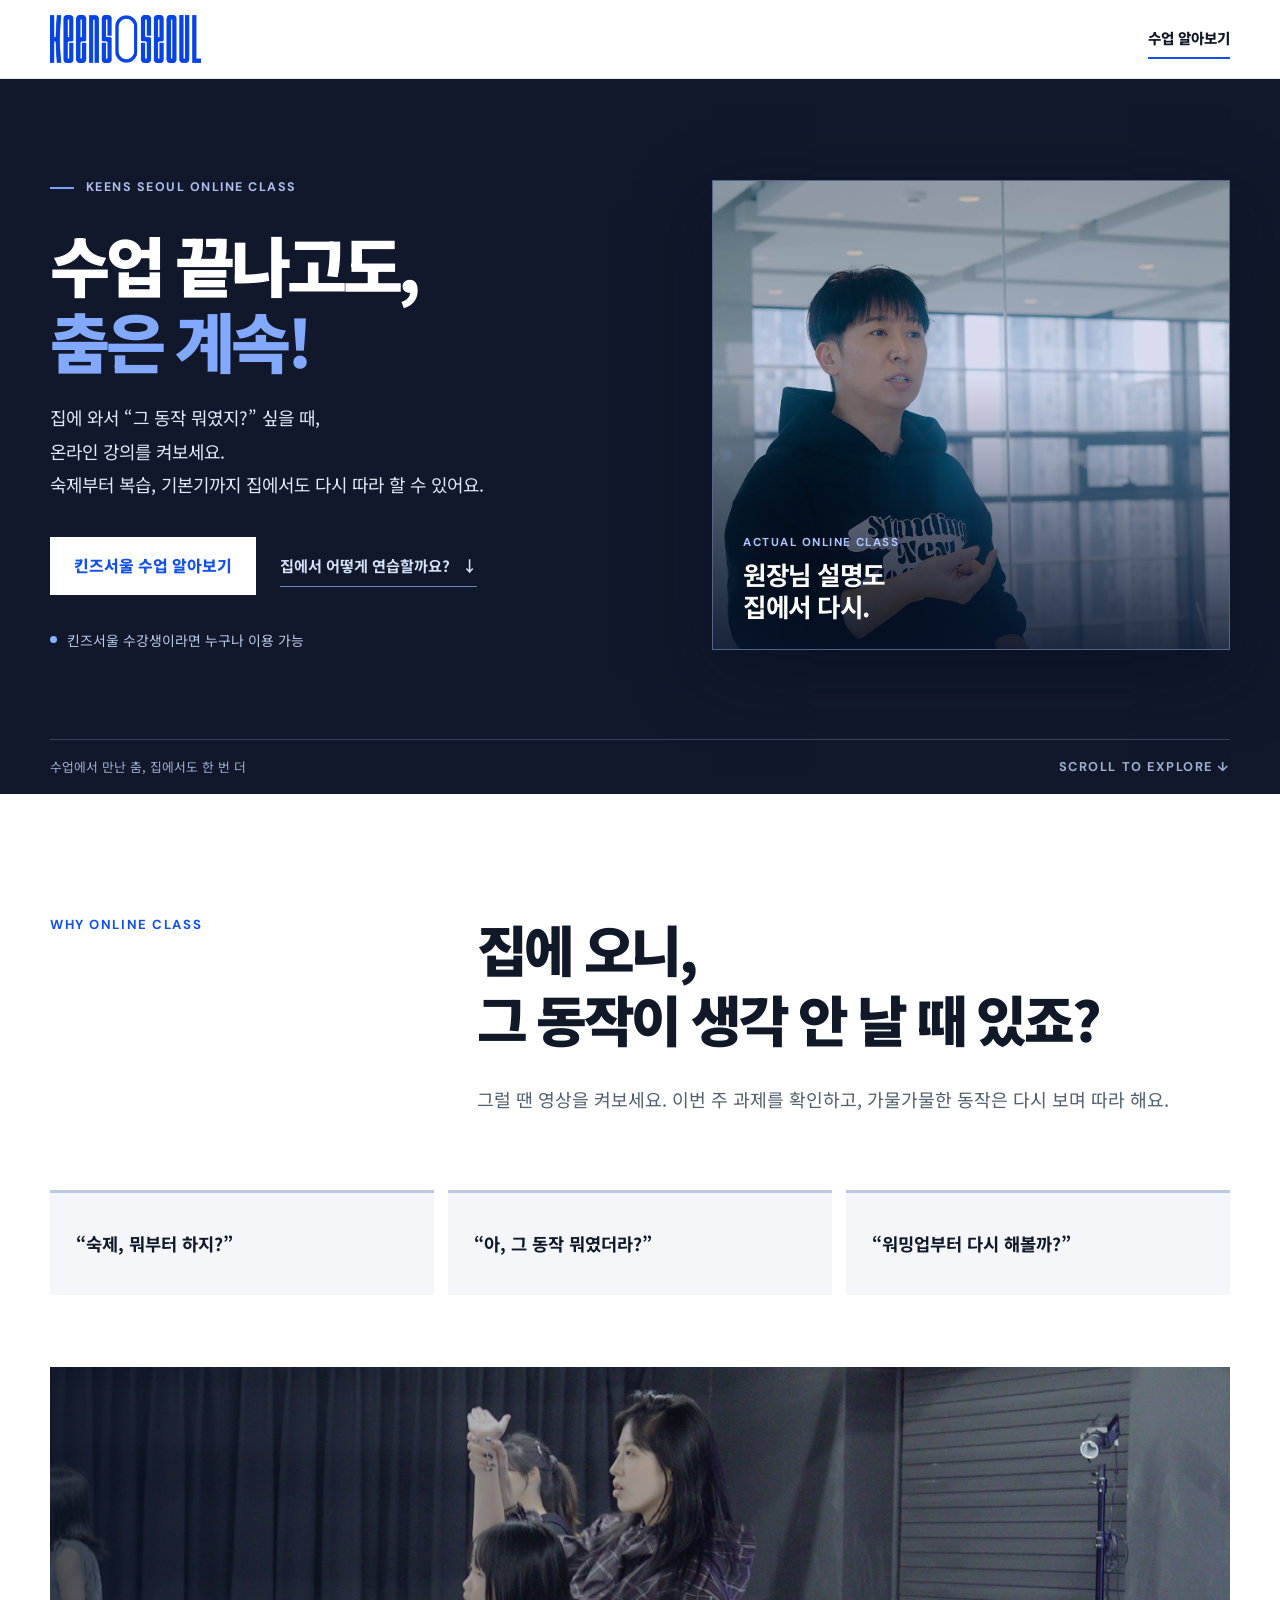
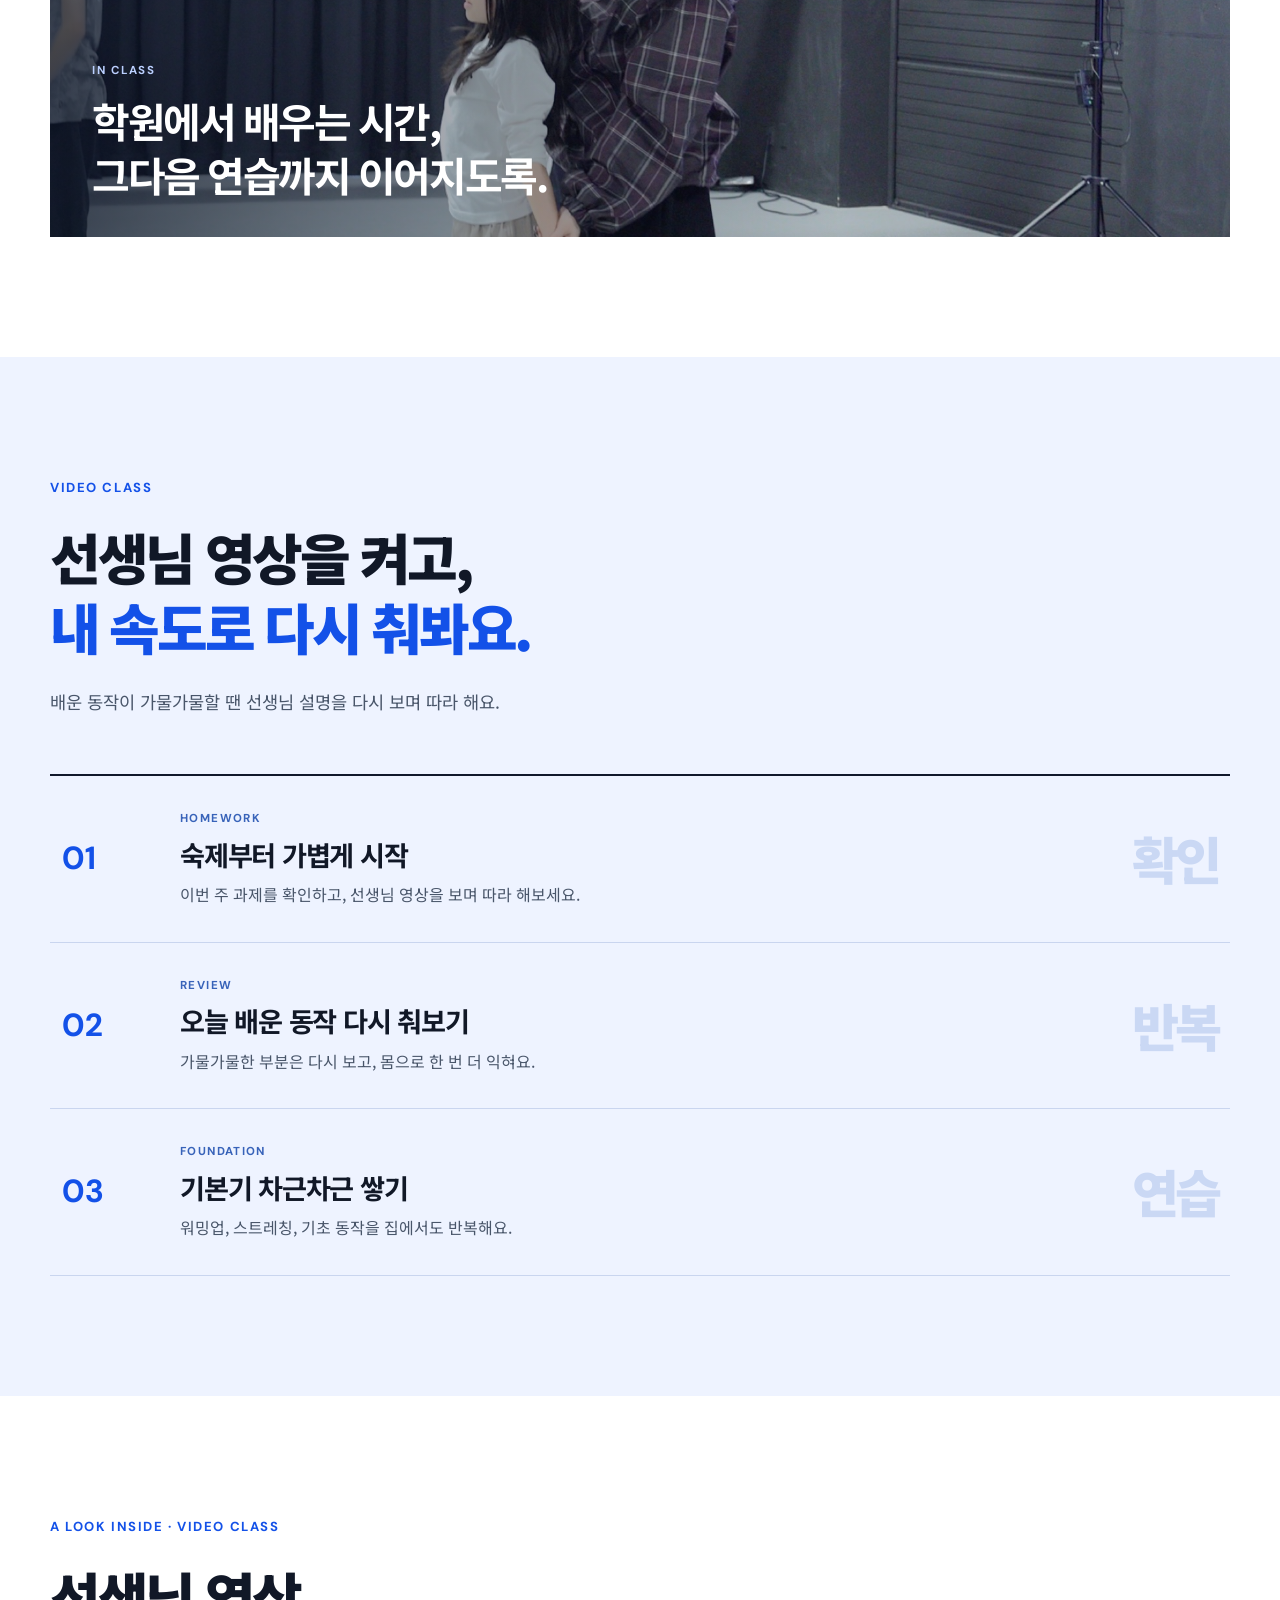
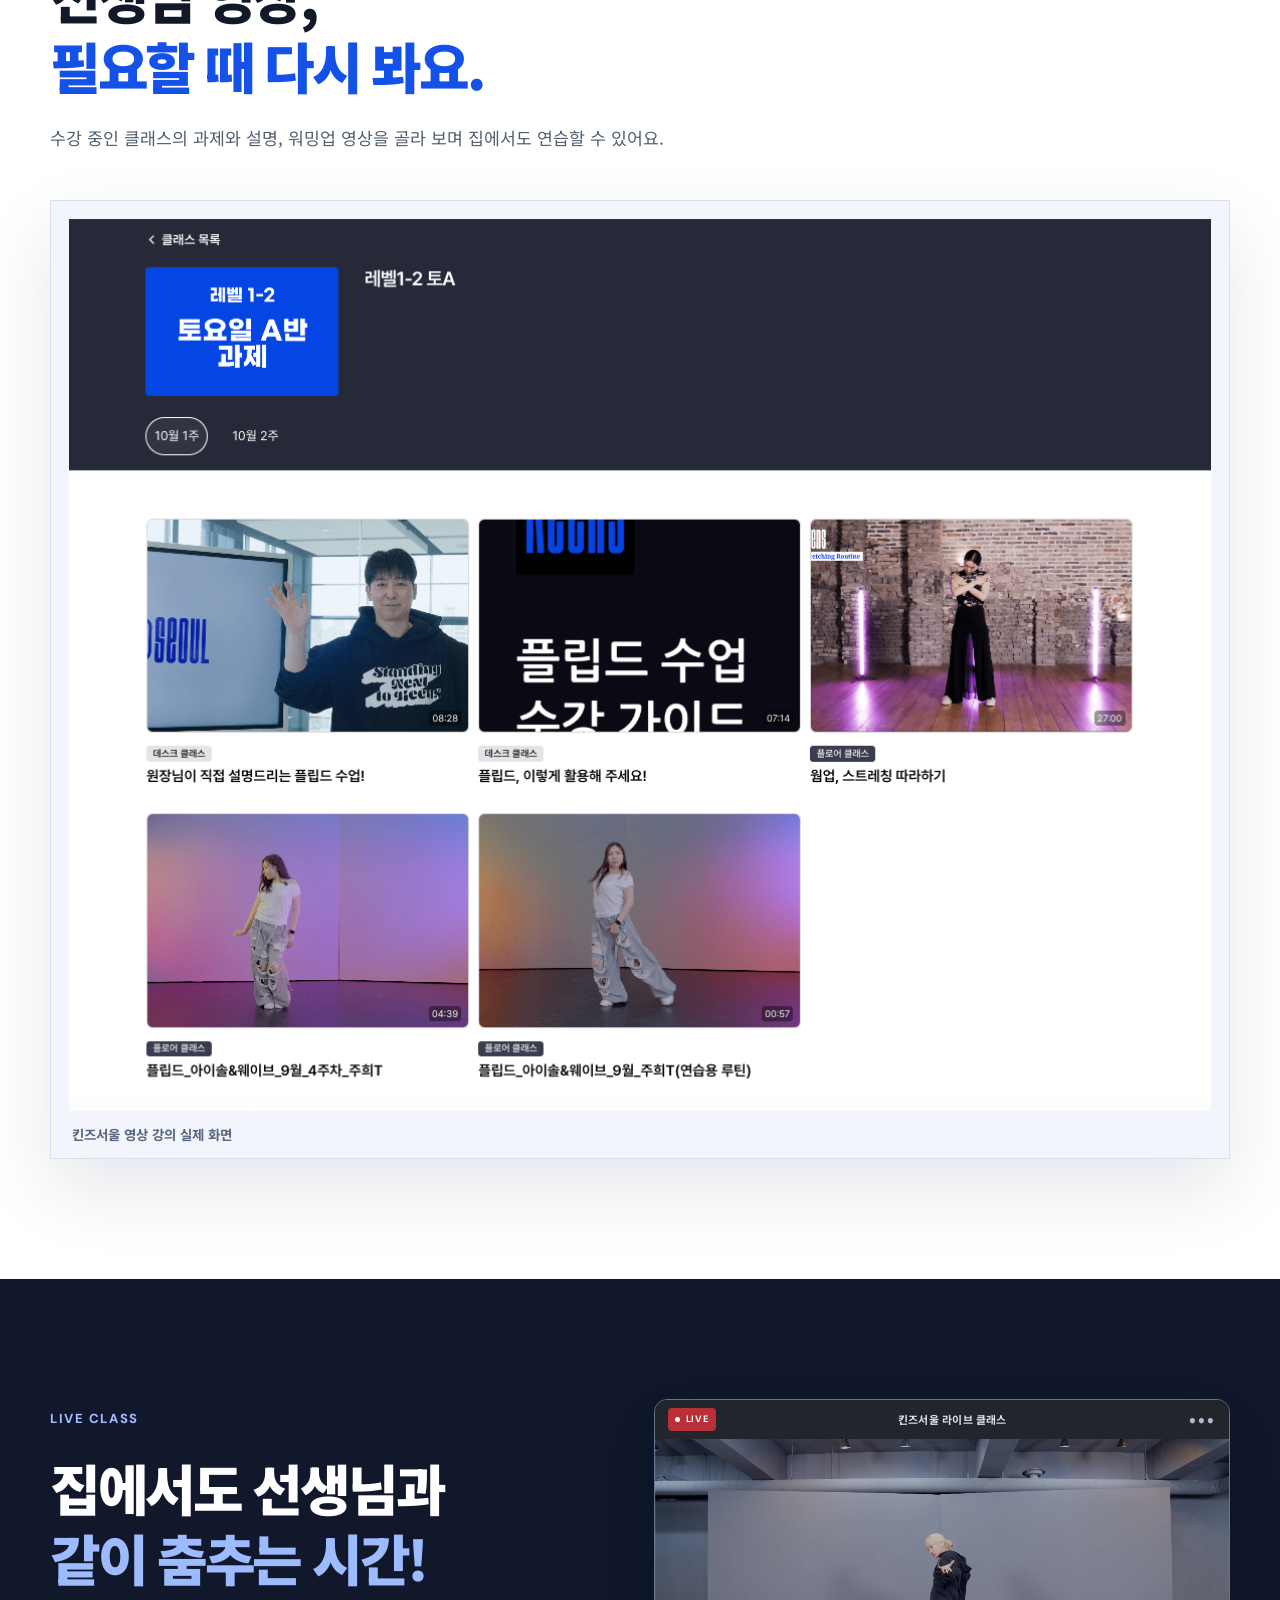
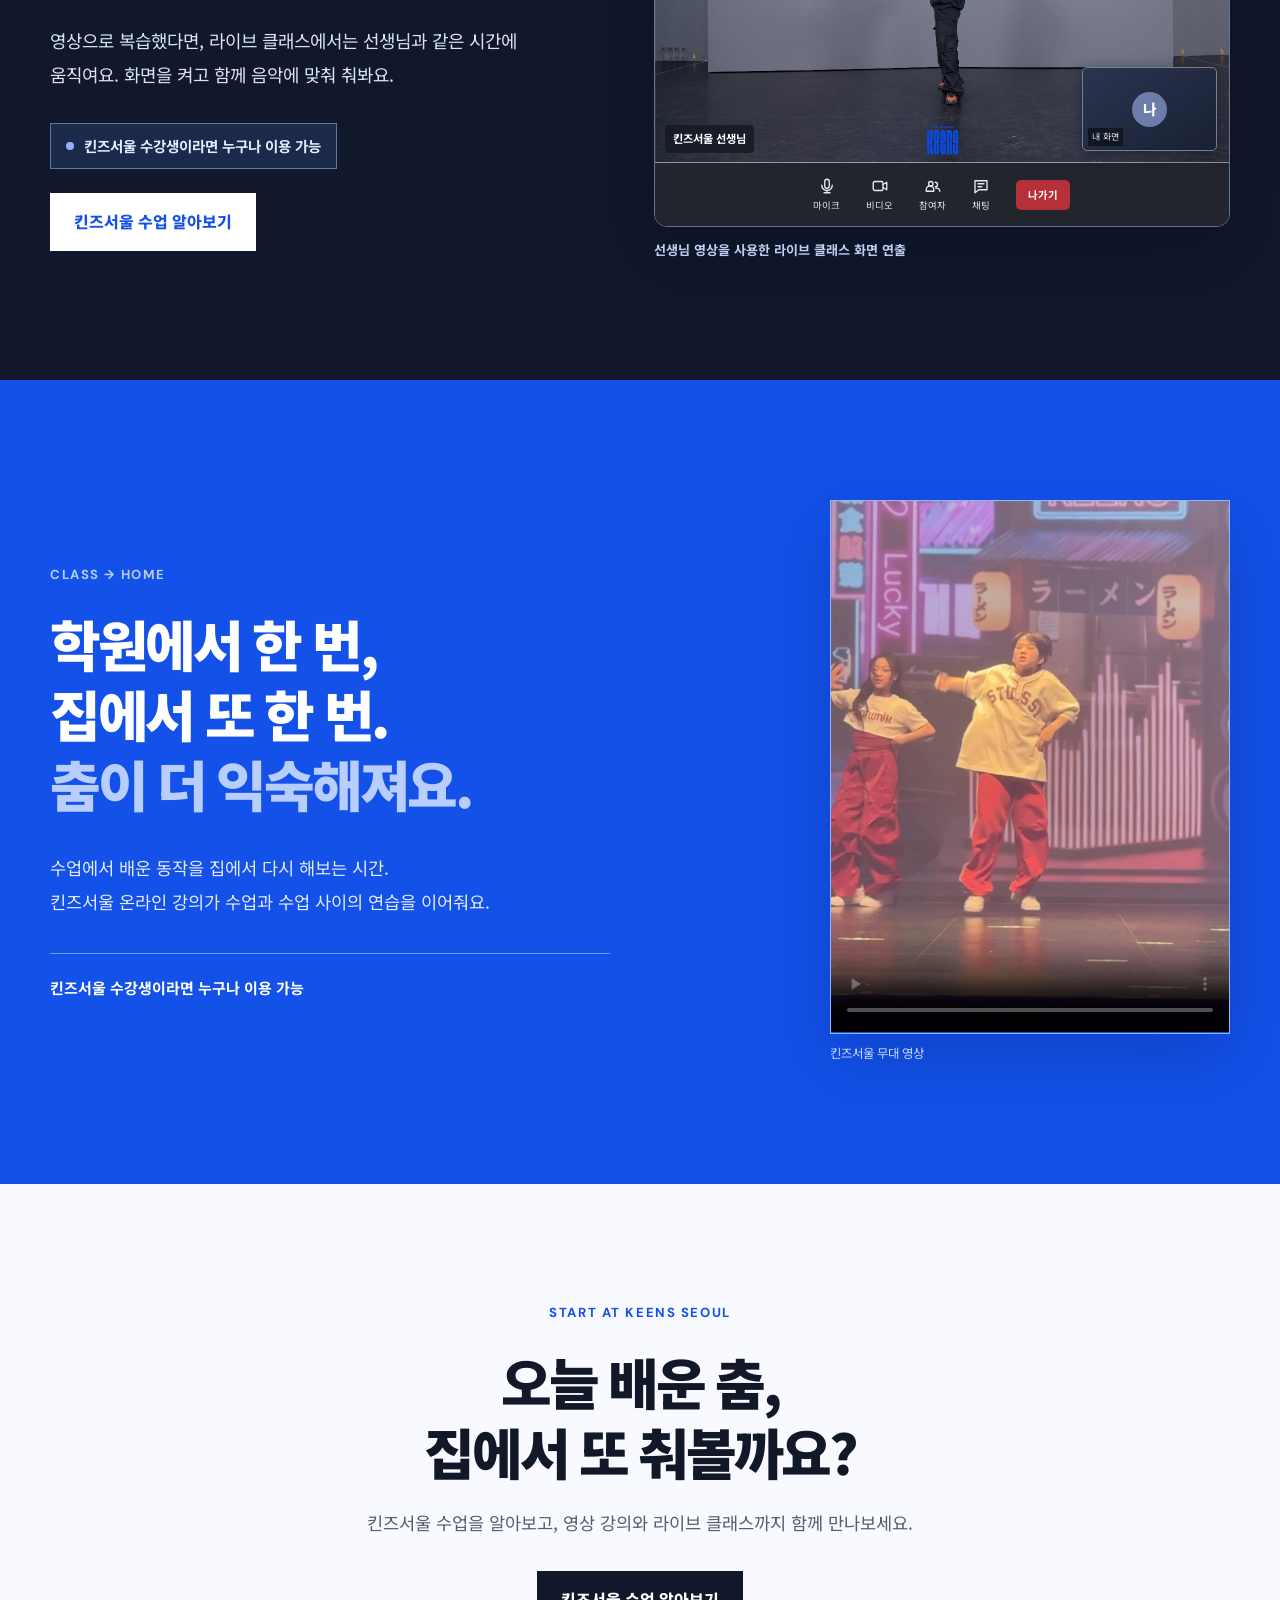
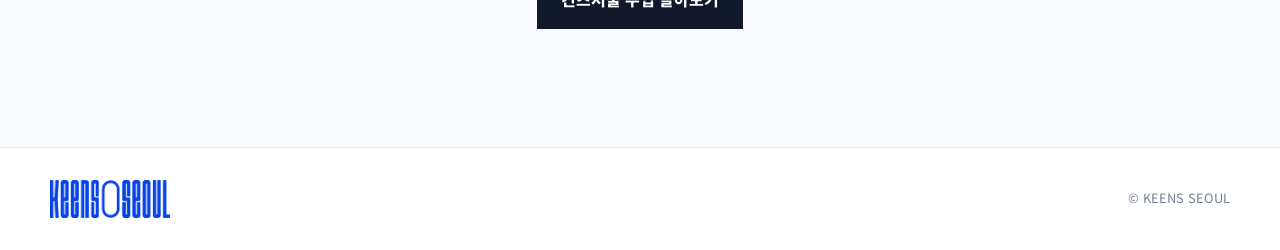
==== commit a8fee736: "Refine LMS proof image and live class visual" ====
--- a/lms/index.html
+++ b/lms/index.html
@@ -89,7 +89,7 @@
     <section class="lms-proof section" aria-labelledby="lms-proof-title">
       <div class="container">
         <div class="proof-heading"><p class="section-label">A LOOK INSIDE · VIDEO CLASS</p><h2 id="lms-proof-title">선생님 영상,<br><span>필요할 때 다시 봐요.</span></h2><p>수강 중인 클래스의 과제와 설명, 워밍업 영상을 골라 보며 집에서도 연습할 수 있어요.</p></div>
-        <figure class="proof-screen"><img src="./assets/lms-overview.png" alt="과제, 수업 설명, 워밍업과 스트레칭 영상이 보이는 킨즈서울 온라인 강의 목록" loading="lazy"><figcaption>킨즈서울 영상 강의 실제 화면</figcaption></figure>
+        <figure class="proof-screen"><div class="proof-screen-viewport"><img src="./assets/lms-overview.png" alt="과제, 수업 설명, 워밍업과 스트레칭 영상이 끝까지 보이는 킨즈서울 온라인 강의 목록" loading="lazy"></div><figcaption>킨즈서울 영상 강의 실제 화면</figcaption></figure>
       </div>
     </section>
 
@@ -102,7 +102,24 @@
           <p class="live-access"><span aria-hidden="true"></span>킨즈서울 수강생이라면 누구나 이용 가능</p>
           <a class="button button-light live-button" href="https://keensseoul.channel.io" target="_blank" rel="noopener noreferrer">킨즈서울 수업 알아보기</a>
         </div>
-        <figure class="live-visual"><img src="./assets/live-class-teacher.png" alt="킨즈서울 라이브 클래스에서 선생님이 춤을 보여주는 화면" loading="lazy"><figcaption>킨즈서울 라이브 클래스 화면</figcaption></figure>
+        <figure class="live-visual">
+          <div class="meeting-window" role="img" aria-label="선생님 영상을 화상 수업 화면으로 연출한 이미지">
+            <div class="meeting-topbar" aria-hidden="true"><span class="meeting-live"><span></span> LIVE</span><span class="meeting-title">킨즈서울 라이브 클래스</span><span class="meeting-menu">•••</span></div>
+            <div class="meeting-stage">
+              <img src="./assets/live-class-teacher.png" alt="" loading="lazy">
+              <span class="meeting-speaker">킨즈서울 선생님</span>
+              <div class="meeting-self-view" aria-hidden="true"><span class="meeting-self-avatar">나</span><span class="meeting-self-label">내 화면</span></div>
+            </div>
+            <div class="meeting-toolbar" aria-hidden="true">
+              <span class="meeting-tool"><svg viewBox="0 0 24 24" fill="none"><rect x="9" y="3" width="6" height="12" rx="3"/><path d="M5 11a7 7 0 0 0 14 0M12 18v3m-4 0h8"/></svg><small>마이크</small></span>
+              <span class="meeting-tool"><svg viewBox="0 0 24 24" fill="none"><rect x="3" y="6" width="13" height="12" rx="2"/><path d="m16 10 5-3v10l-5-3"/></svg><small>비디오</small></span>
+              <span class="meeting-tool"><svg viewBox="0 0 24 24" fill="none"><circle cx="9" cy="9" r="3"/><path d="M3 19v-2a5 5 0 0 1 10 0v2H3Zm12-12a3 3 0 0 1 0 6m1 2a4 4 0 0 1 5 4"/></svg><small>참여자</small></span>
+              <span class="meeting-tool"><svg viewBox="0 0 24 24" fill="none"><path d="M4 5h16v12H9l-5 4V5Z"/><path d="M8 9h8m-8 4h5"/></svg><small>채팅</small></span>
+              <span class="meeting-leave">나가기</span>
+            </div>
+          </div>
+          <figcaption>선생님 영상을 사용한 라이브 클래스 화면 연출</figcaption>
+        </figure>
       </div>
     </section>
 
--- a/lms/styles.css
+++ b/lms/styles.css
@@ -25,7 +25,8 @@
 .proof-heading h2 span{color:var(--blue)}
 .proof-heading p:last-child{font-size:1.08rem;color:var(--muted);line-height:1.85;margin:21px 0 0}
 .proof-screen{margin:0;background:#f2f5fb;border:1px solid #d9e0ec;padding:18px 18px 12px;box-shadow:0 30px 70px #14254b1c}
-.proof-screen img{width:100%;height:auto;display:block}
+.proof-screen-viewport{width:100%;aspect-ratio:1136/888;overflow:hidden;background:#fff}
+.proof-screen-viewport img{width:100%;height:auto;display:block;transform:translateY(-6.7227%)}
 .proof-screen figcaption{padding:13px 3px 0;font-size:.84rem;color:#58677d;font-weight:700}
 .continuity-grid{grid-template-columns:1.1fr .9fr;align-items:center;gap:80px}
 .continuity-copy .continuity-body{max-width:560px;margin-top:32px}
@@ -49,7 +50,23 @@
 .live-access span{width:8px;height:8px;flex:none;border-radius:50%;background:#91b2ff}
 .live-button{display:flex;width:max-content;margin-top:24px}
 .live-visual{margin:0}
-.live-visual img{display:block;width:100%;aspect-ratio:4/3;object-fit:cover;object-position:center;border:1px solid #7284ac;box-shadow:0 24px 65px #070d2080}
+.meeting-window{overflow:hidden;border:1px solid #647493;border-radius:13px;background:#11141b;box-shadow:0 24px 65px #070d2080}
+.meeting-topbar{height:39px;display:flex;align-items:center;justify-content:space-between;gap:12px;padding:0 13px;background:#22252c;color:#d9e1ee;font-size:.68rem;font-weight:700;letter-spacing:.02em}
+.meeting-live{display:flex;align-items:center;gap:6px;color:#fff;background:#ba3039;padding:4px 7px;border-radius:4px;font-family:'DM Sans',sans-serif;font-size:.58rem;letter-spacing:.08em}
+.meeting-live span{width:5px;height:5px;background:#fff;border-radius:50%}
+.meeting-title{overflow:hidden;text-overflow:ellipsis;white-space:nowrap}
+.meeting-menu{font-size:1.12rem;line-height:1;color:#aeb8ca;letter-spacing:2px}
+.meeting-stage{position:relative;background:#303139}
+.meeting-stage>img{display:block;width:100%;height:auto;aspect-ratio:1134/641;object-fit:contain}
+.meeting-speaker{position:absolute;left:10px;bottom:10px;background:#151820ce;border-radius:4px;padding:5px 8px;color:#fff;font-size:.7rem;font-weight:700}
+.meeting-self-view{position:absolute;right:12px;bottom:12px;width:25%;max-width:135px;aspect-ratio:16/10;border:1px solid #777f90;border-radius:5px;background:linear-gradient(145deg,#2b3550,#192034);box-shadow:0 3px 15px #0b102a8a;display:flex;align-items:center;justify-content:center}
+.meeting-self-avatar{display:grid;place-items:center;width:35px;height:35px;border-radius:50%;background:#6b7da8;color:#fff;font-size:.92rem;font-weight:800}
+.meeting-self-label{position:absolute;left:5px;bottom:4px;background:#0a0d14a8;padding:2px 4px;font-size:.56rem;color:#e1e8f6}
+.meeting-toolbar{height:63px;display:flex;align-items:center;justify-content:center;gap:26px;padding:7px 12px;background:#22252c}
+.meeting-tool{display:flex;align-items:center;flex-direction:column;gap:3px;color:#e4e9f1}
+.meeting-tool svg{width:18px;height:18px;stroke:currentColor;stroke-width:1.8;stroke-linecap:round;stroke-linejoin:round}
+.meeting-tool small{font-size:.59rem;white-space:nowrap}
+.meeting-leave{align-self:center;color:#fff;background:#b53038;border-radius:5px;padding:7px 12px;font-size:.65rem;font-weight:700;white-space:nowrap}
 .live-visual figcaption{color:#bfcdf0;font-size:.82rem;font-weight:700;margin-top:12px}
 @media(max-width:850px){.live-grid{grid-template-columns:1fr;gap:38px}.live-visual{max-width:650px}}
-@media(max-width:600px){.practice-lead{font-size:1rem;margin-top:20px}.live-copy h2{font-size:clamp(2.05rem,8vw,3rem)}.live-lead{font-size:1rem;margin-top:22px}.live-access{font-size:.83rem;margin-top:25px}.live-button{width:100%;margin-top:22px}.live-visual img{aspect-ratio:4/3}.live-visual figcaption{font-size:.75rem}}
+@media(max-width:600px){.practice-lead{font-size:1rem;margin-top:20px}.live-copy h2{font-size:clamp(2.05rem,8vw,3rem)}.live-lead{font-size:1rem;margin-top:22px}.live-access{font-size:.83rem;margin-top:25px}.live-button{width:100%;margin-top:22px}.meeting-topbar{height:34px;padding:0 9px}.meeting-toolbar{height:54px;gap:16px;padding:5px 8px}.meeting-tool svg{width:16px;height:16px}.meeting-tool small{font-size:.5rem}.meeting-leave{padding:6px 8px;font-size:.55rem}.meeting-self-view{right:7px;bottom:7px}.meeting-self-avatar{width:27px;height:27px;font-size:.75rem}.meeting-speaker{left:6px;bottom:6px;font-size:.55rem}.live-visual figcaption{font-size:.75rem}}
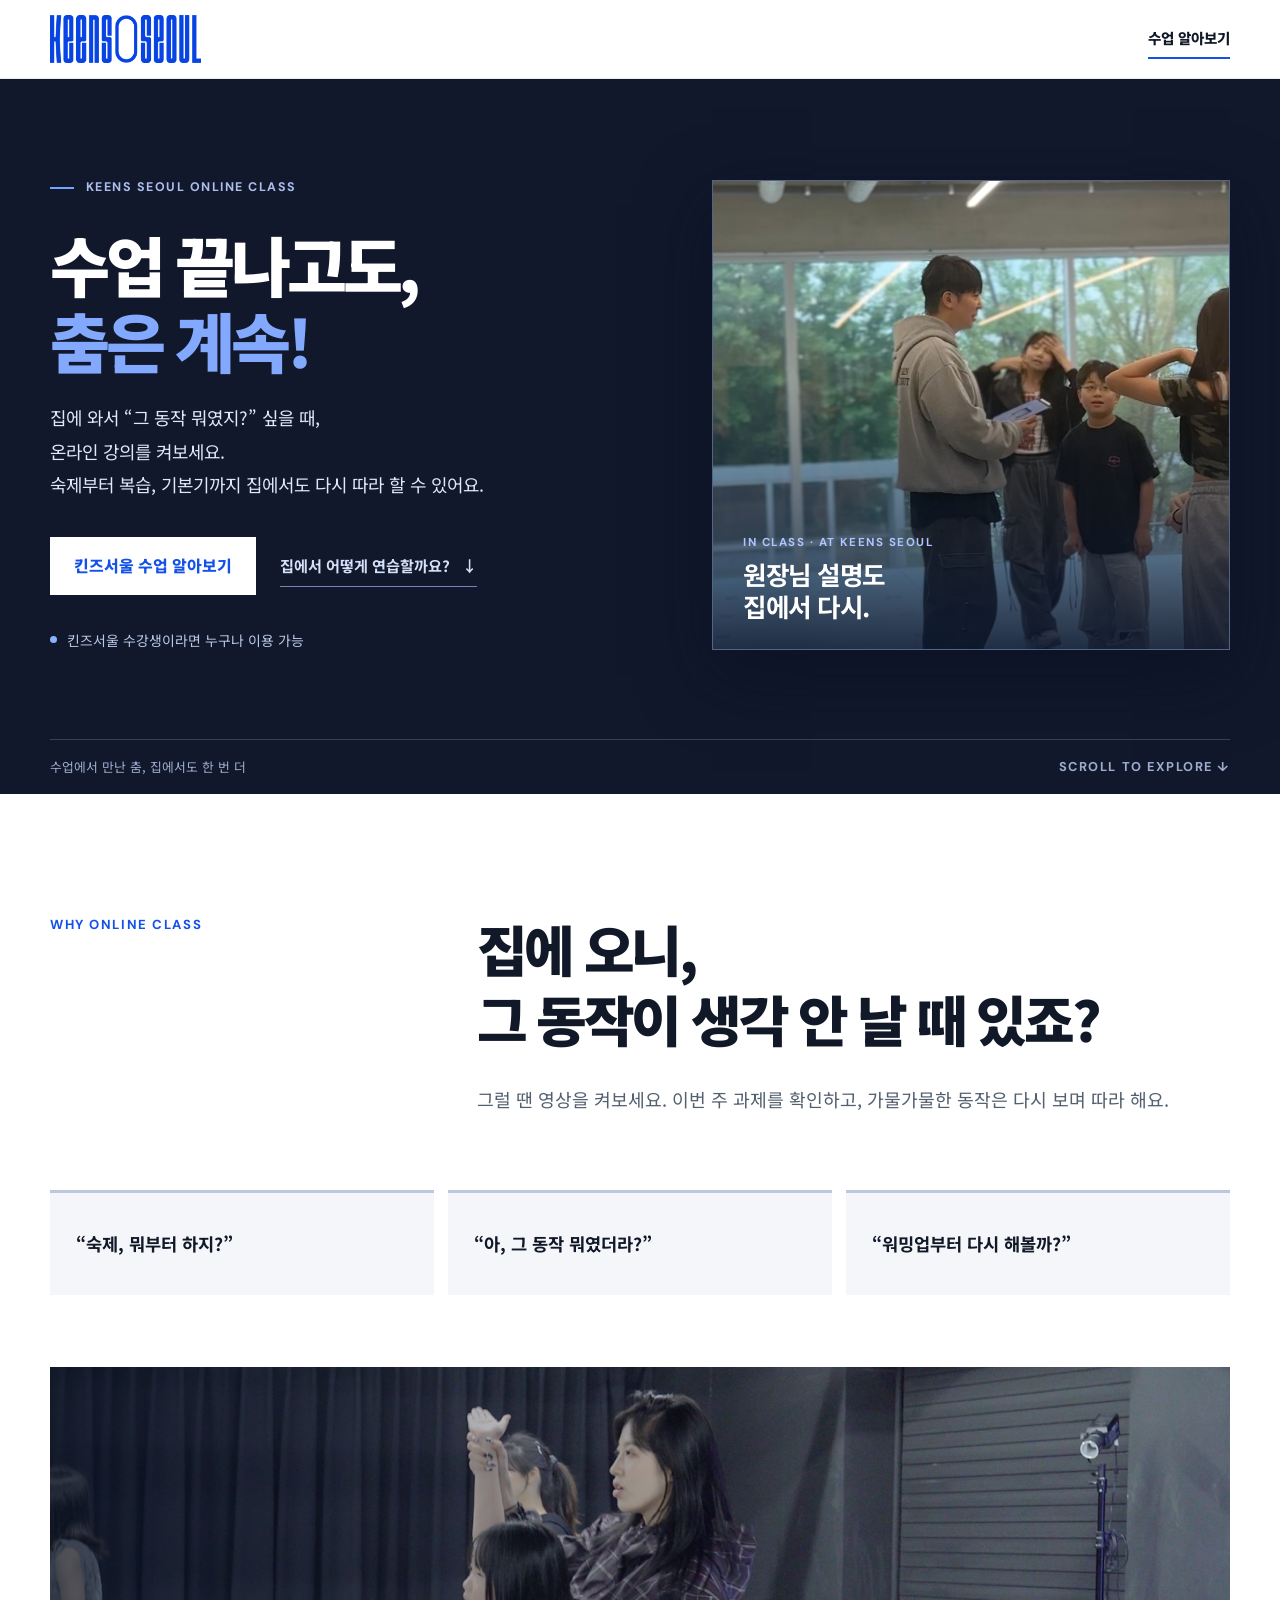
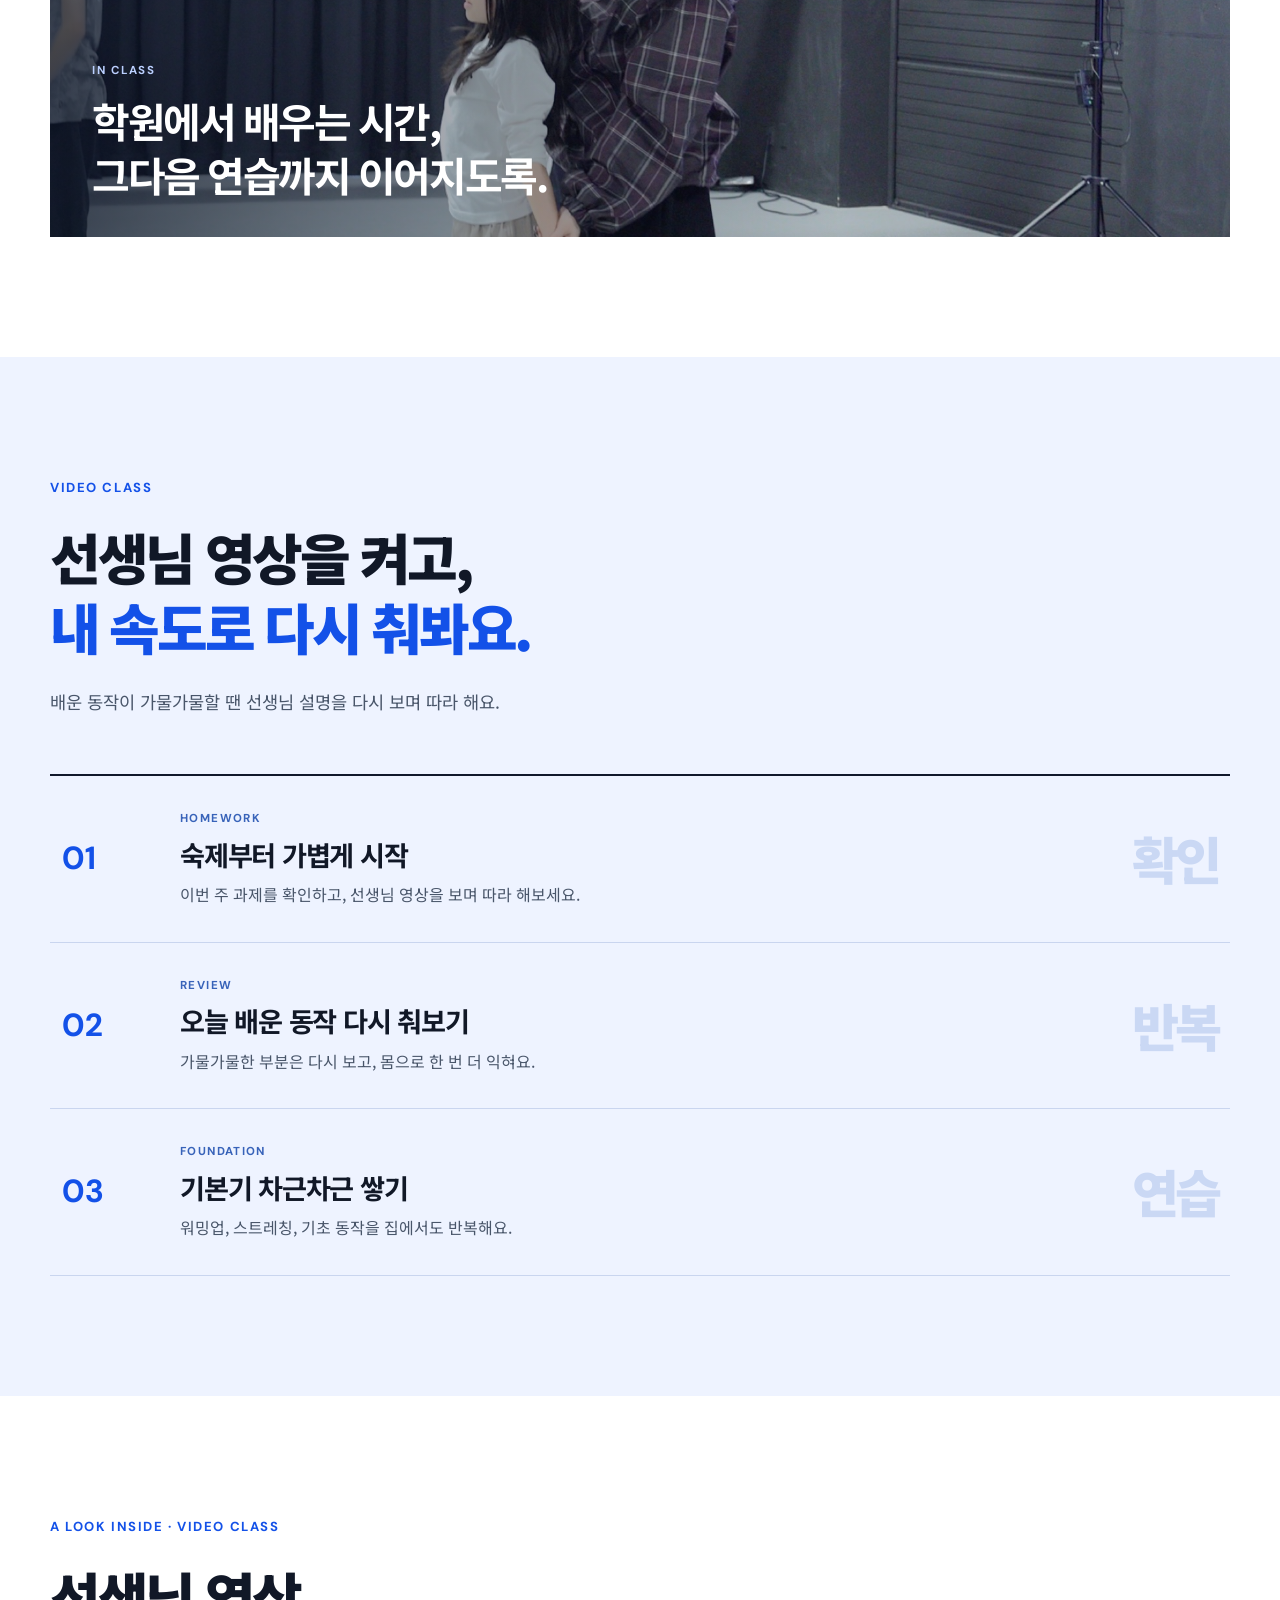
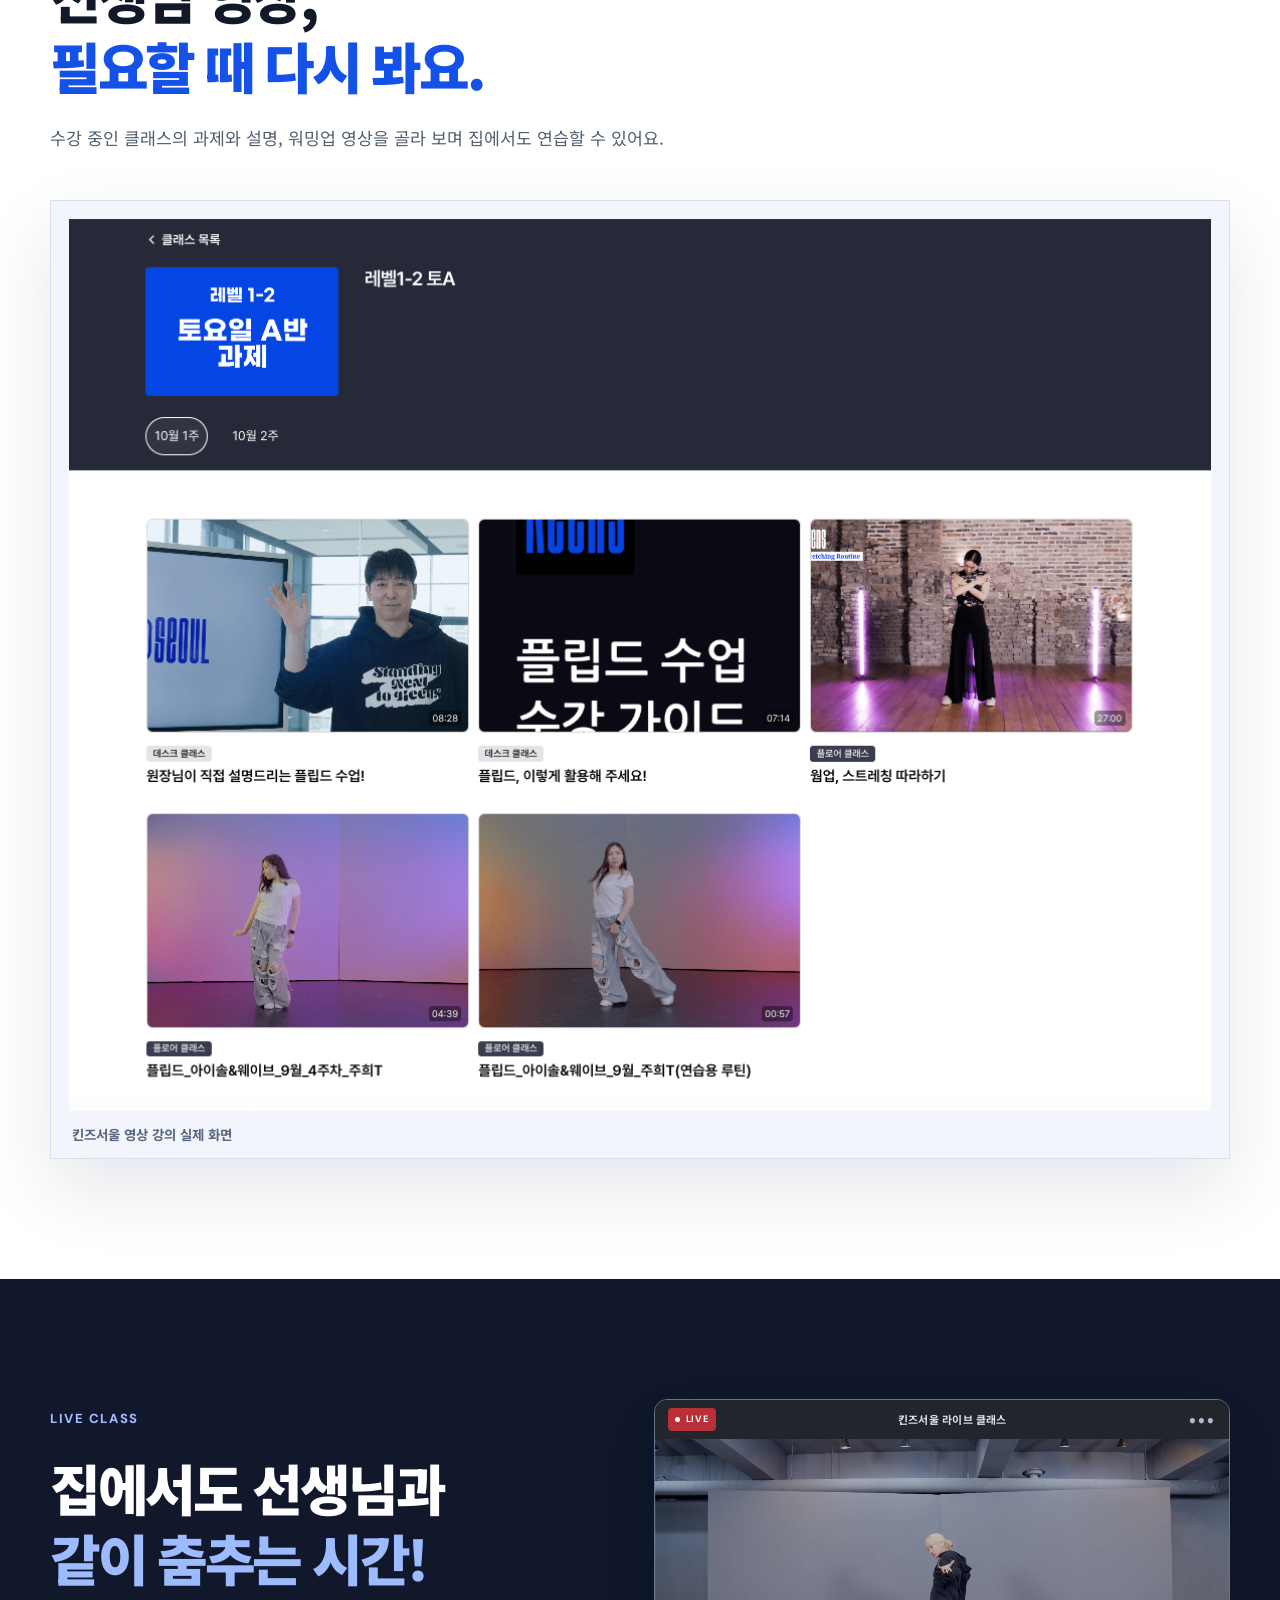
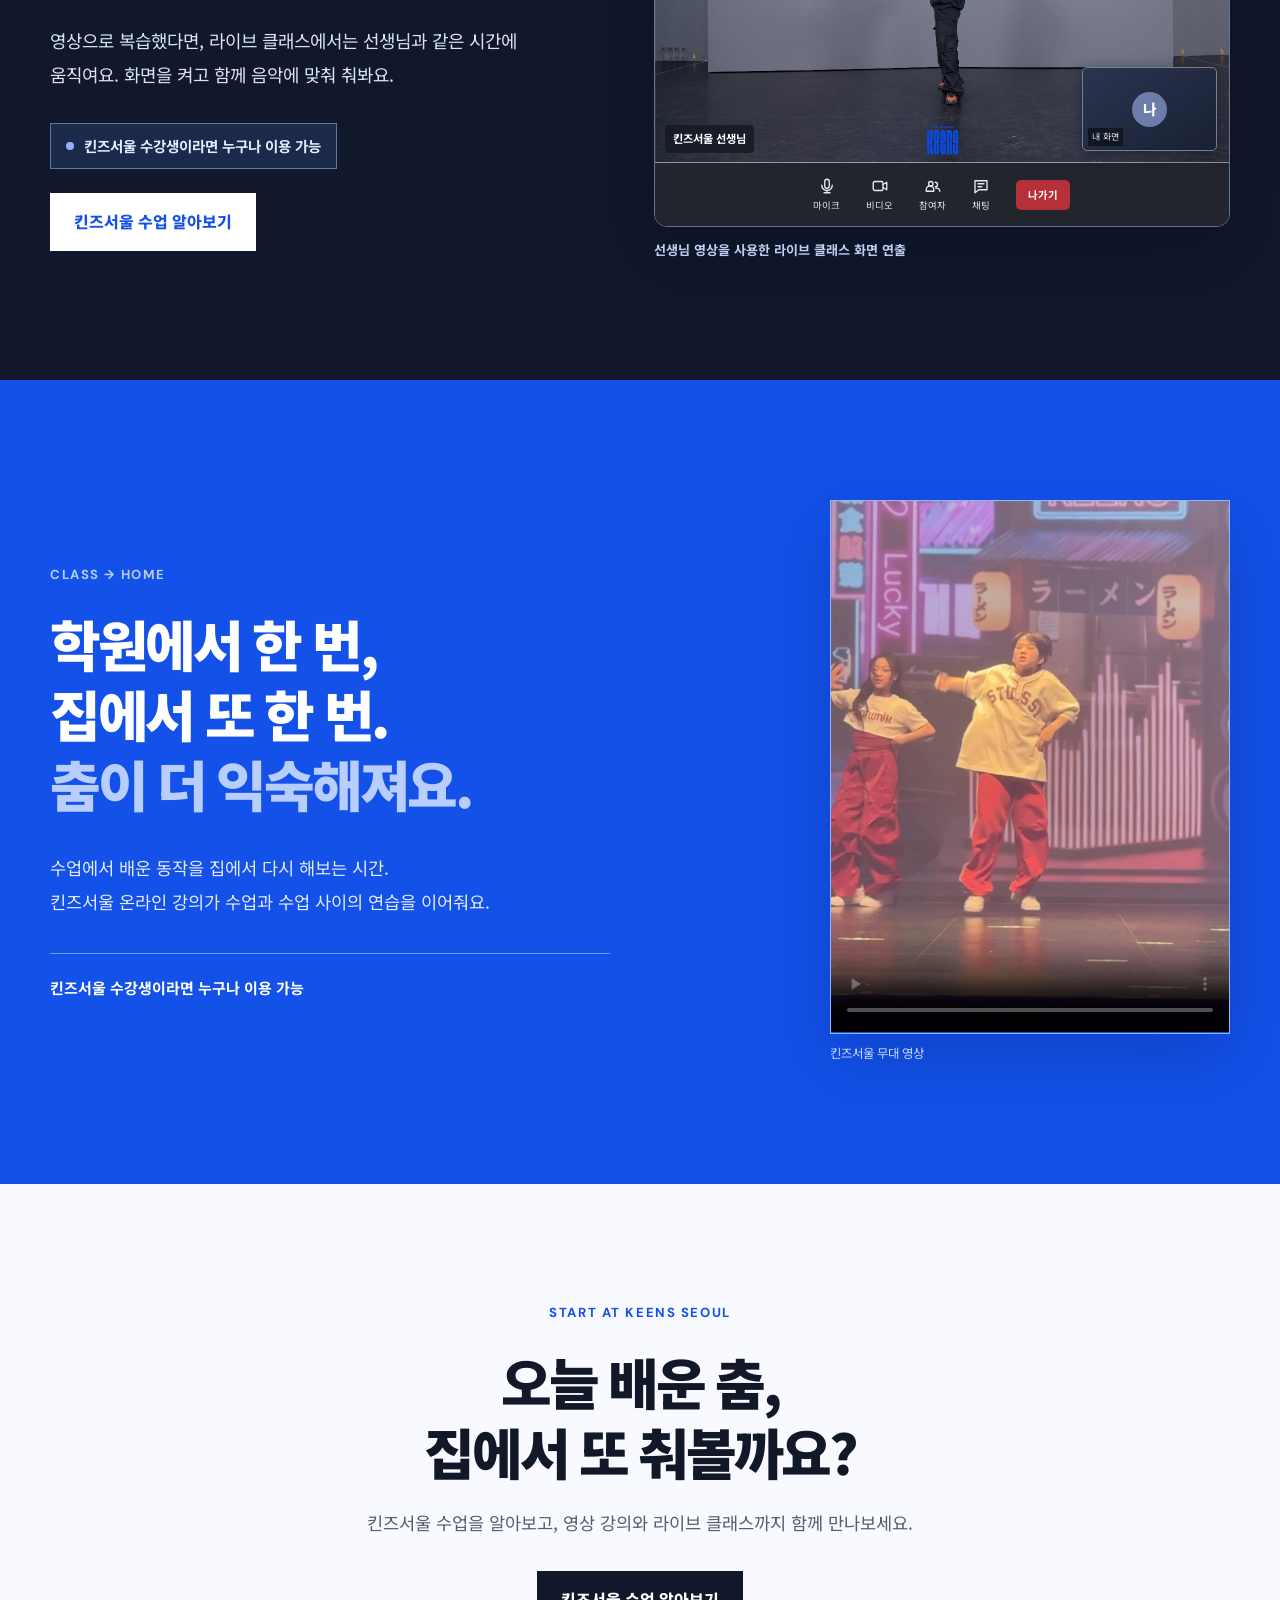
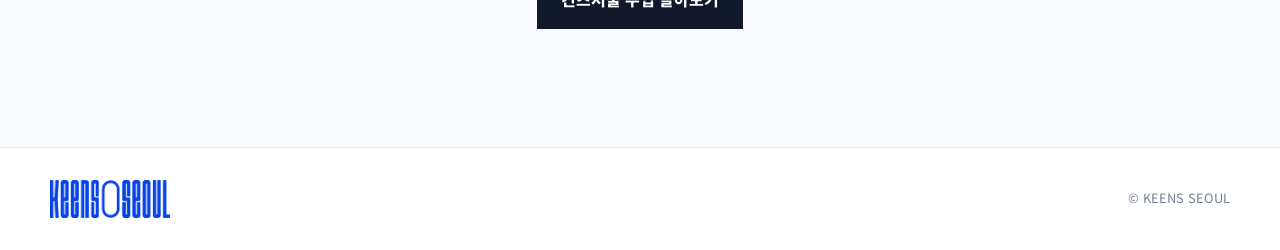
==== commit 83578b3d: "Update LMS hero with classroom photo" ====
--- a/lms/index.html
+++ b/lms/index.html
@@ -33,8 +33,8 @@
           <p class="eligibility"><span class="eligibility-dot" aria-hidden="true"></span> 킨즈서울 수강생이라면 누구나 이용 가능</p>
         </div>
         <figure class="hero-art hero-media">
-          <img src="./assets/lms-instructor.png" alt="킨즈서울 온라인 강의에서 원장님이 동작을 설명하는 화면" fetchpriority="high">
-          <figcaption><span>ACTUAL ONLINE CLASS</span><strong>원장님 설명도<br>집에서 다시.</strong></figcaption>
+          <img src="./assets/hero-classroom.png" alt="킨즈서울 수업 현장에서 원장님이 학생들에게 설명하는 모습" fetchpriority="high">
+          <figcaption><span>IN CLASS · AT KEENS SEOUL</span><strong>원장님 설명도<br>집에서 다시.</strong></figcaption>
         </figure>
       </div>
       <div class="hero-bottom container"><span>수업에서 만난 춤, 집에서도 한 번 더</span><span>SCROLL TO EXPLORE ↓</span></div>
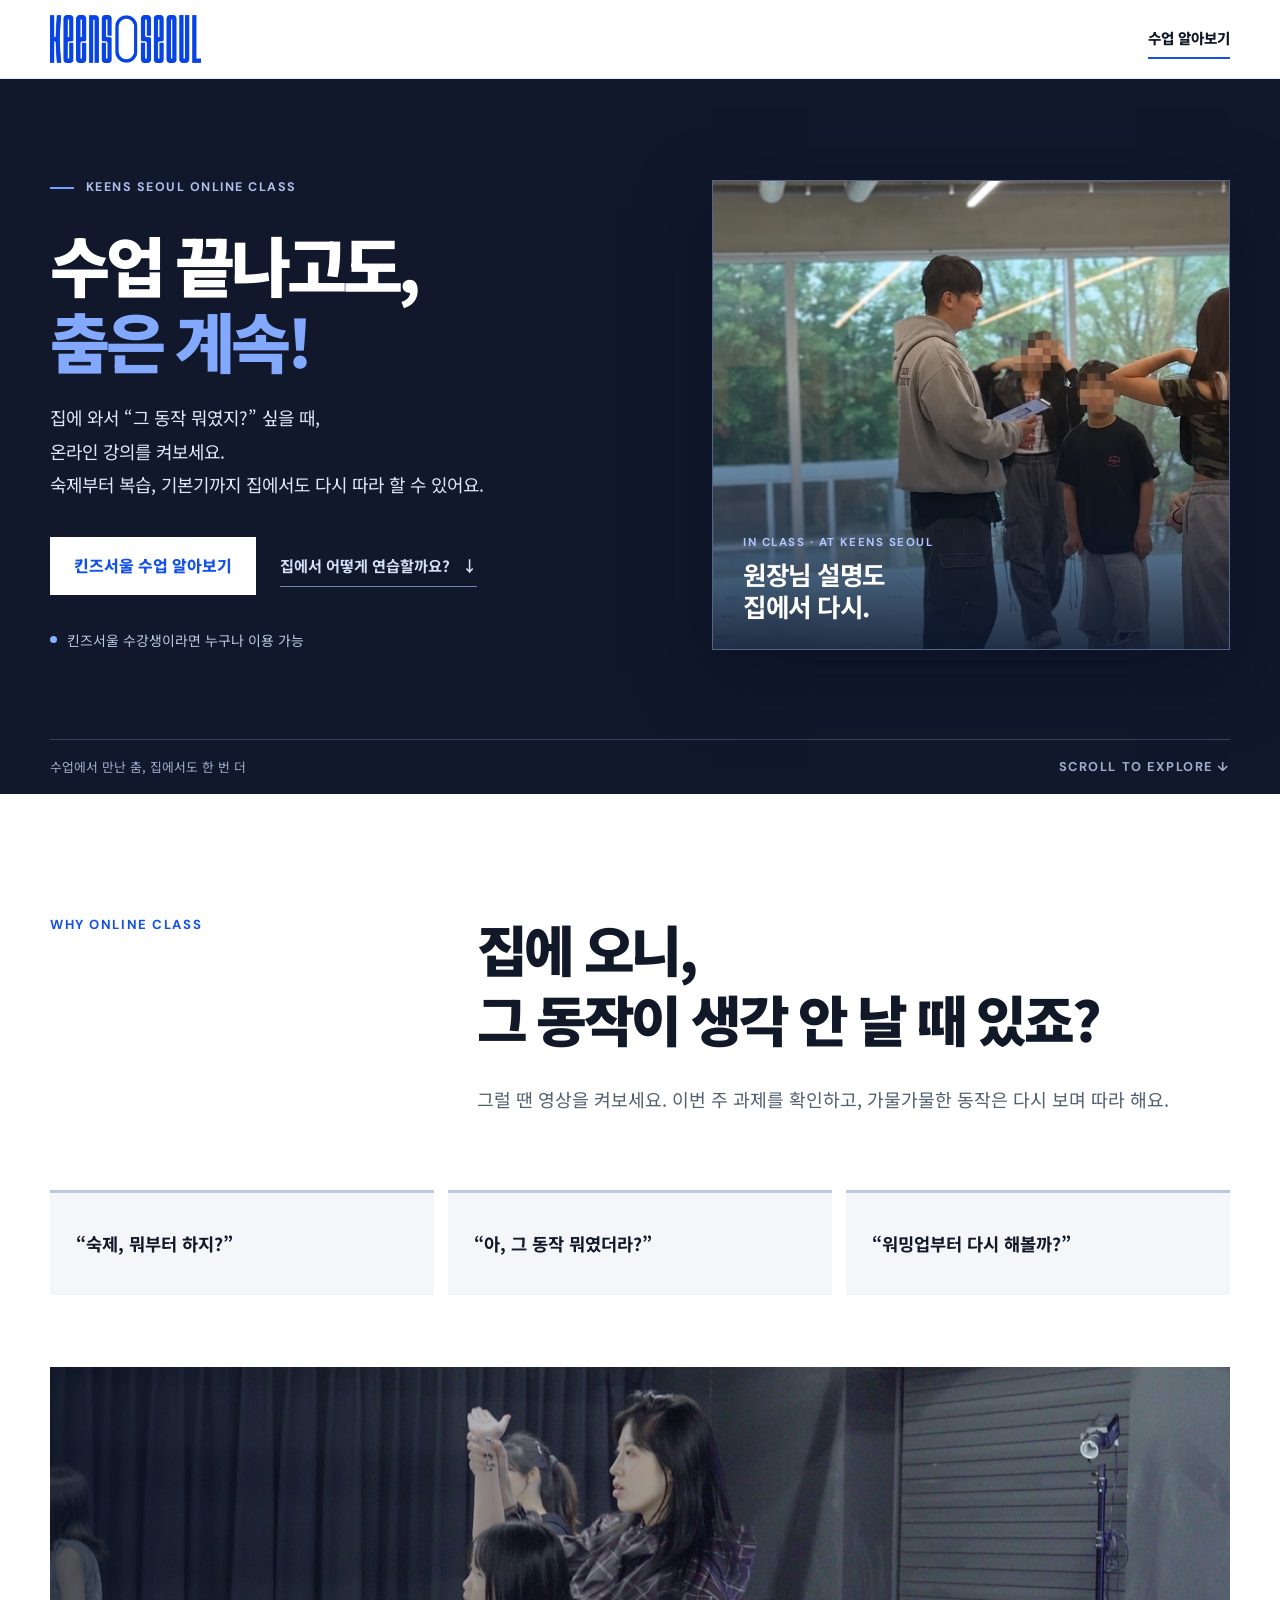
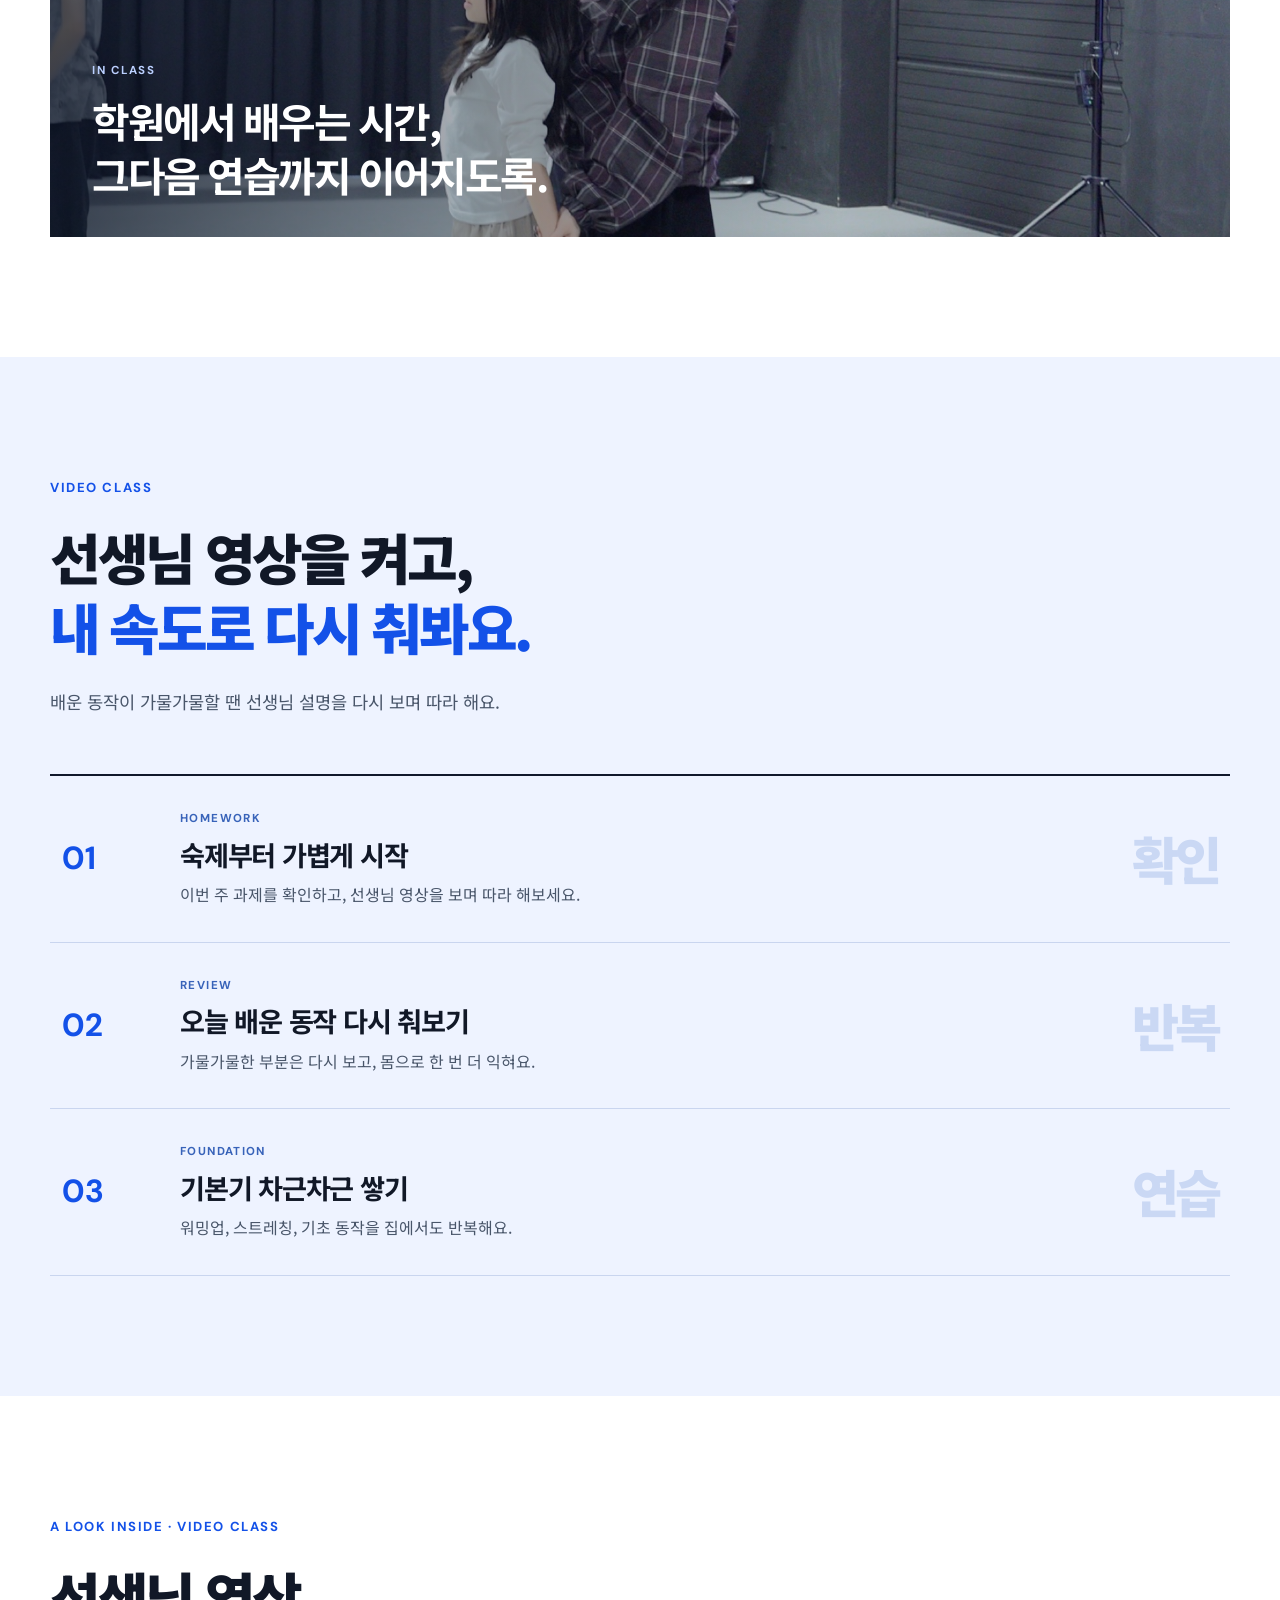
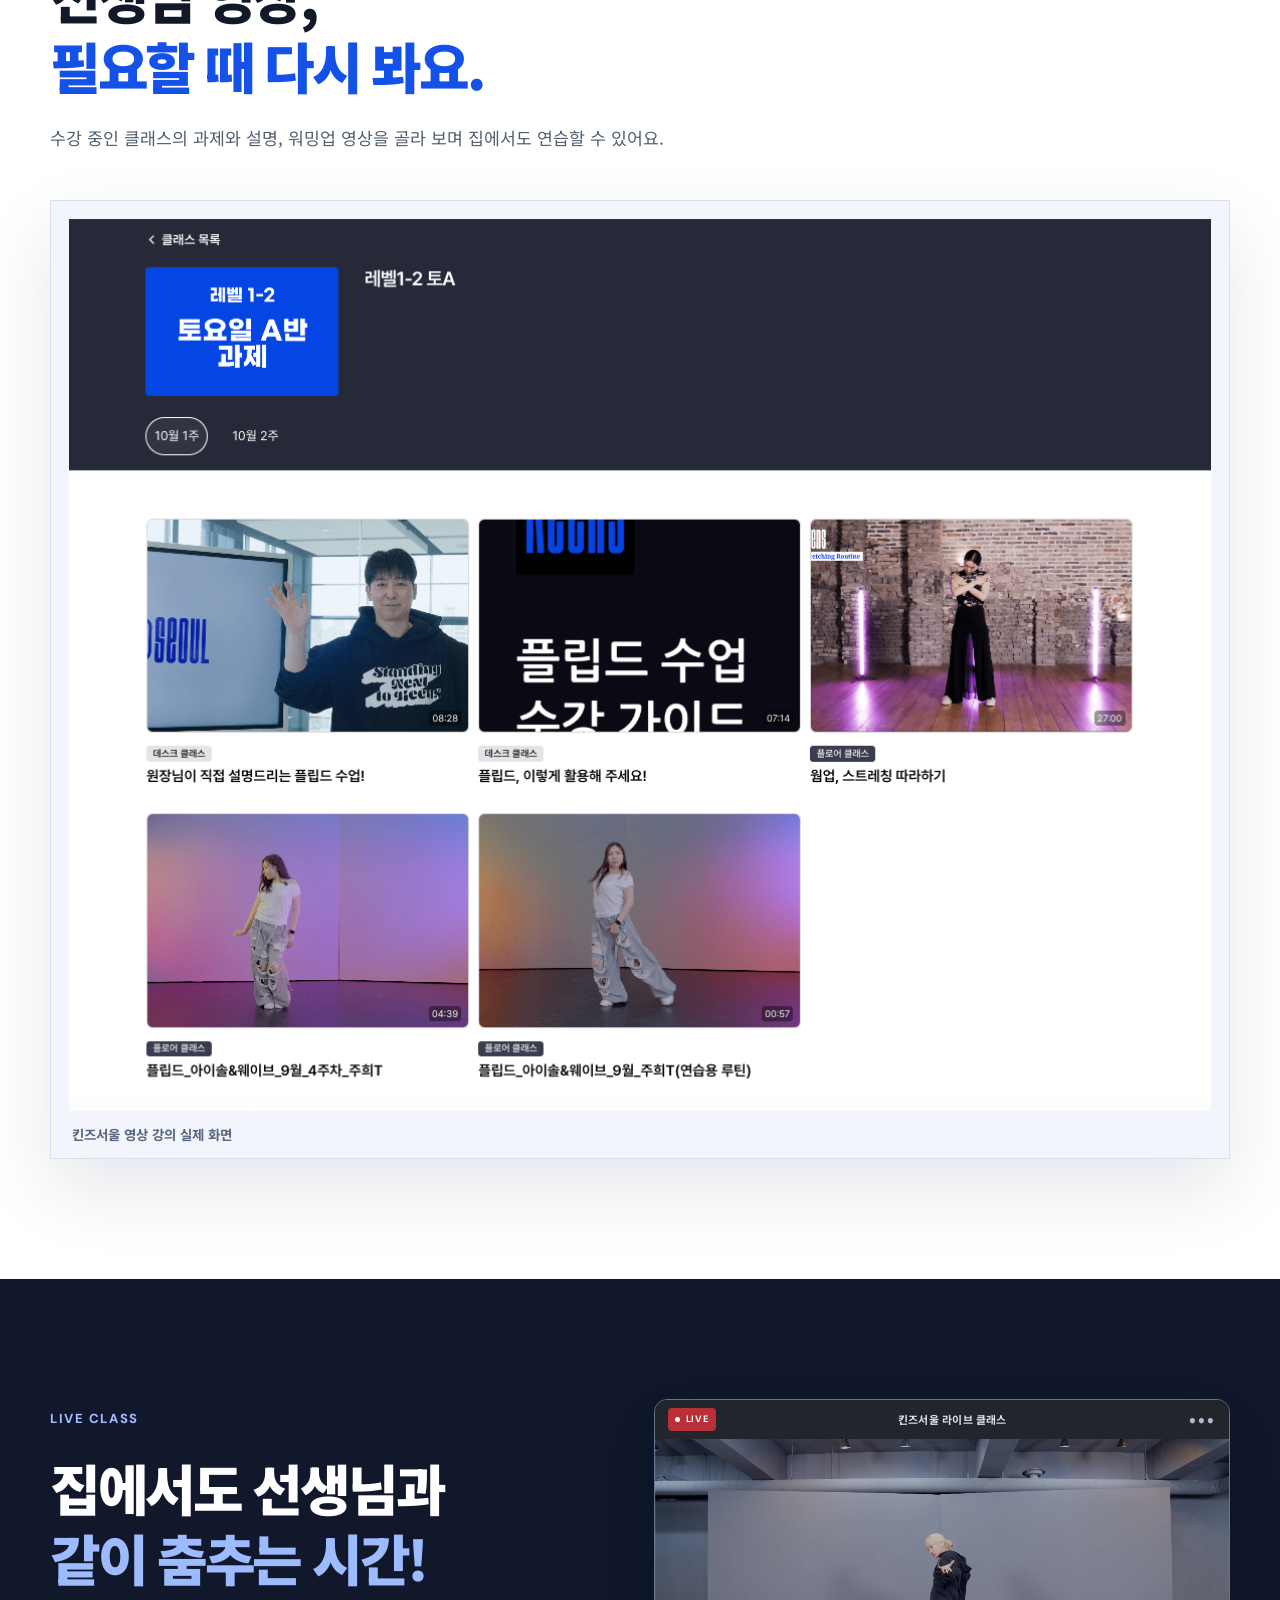
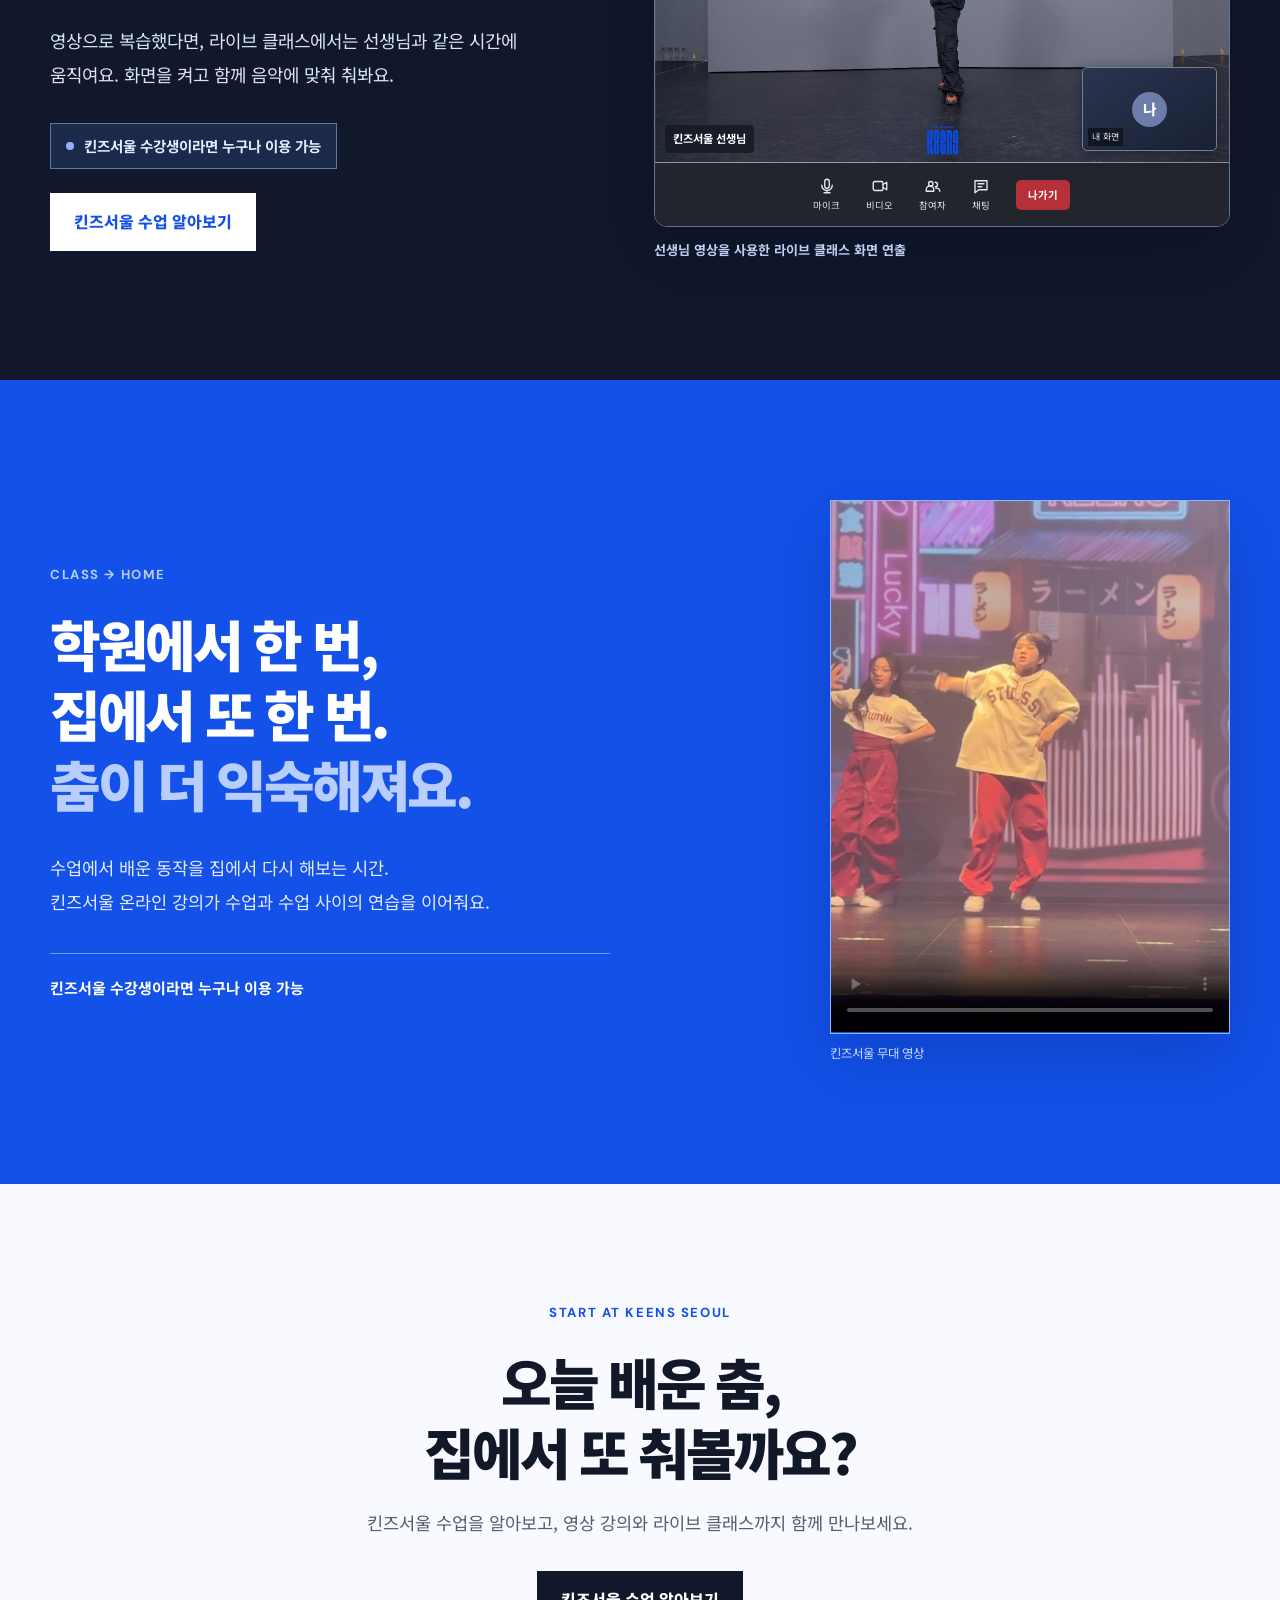
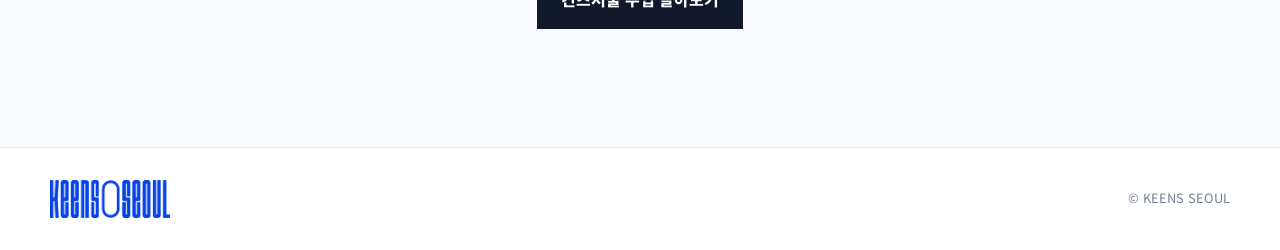
==== commit 31e8ec7a: "Mosaic student faces in LMS hero photo" ====
--- a/lms/index.html
+++ b/lms/index.html
@@ -33,7 +33,7 @@
           <p class="eligibility"><span class="eligibility-dot" aria-hidden="true"></span> 킨즈서울 수강생이라면 누구나 이용 가능</p>
         </div>
         <figure class="hero-art hero-media">
-          <img src="./assets/hero-classroom.png" alt="킨즈서울 수업 현장에서 원장님이 학생들에게 설명하는 모습" fetchpriority="high">
+          <img src="./assets/hero-classroom-mosaiced.png" alt="학생 얼굴을 모자이크 처리한 킨즈서울 수업 현장에서 원장님이 설명하는 모습" fetchpriority="high">
           <figcaption><span>IN CLASS · AT KEENS SEOUL</span><strong>원장님 설명도<br>집에서 다시.</strong></figcaption>
         </figure>
       </div>
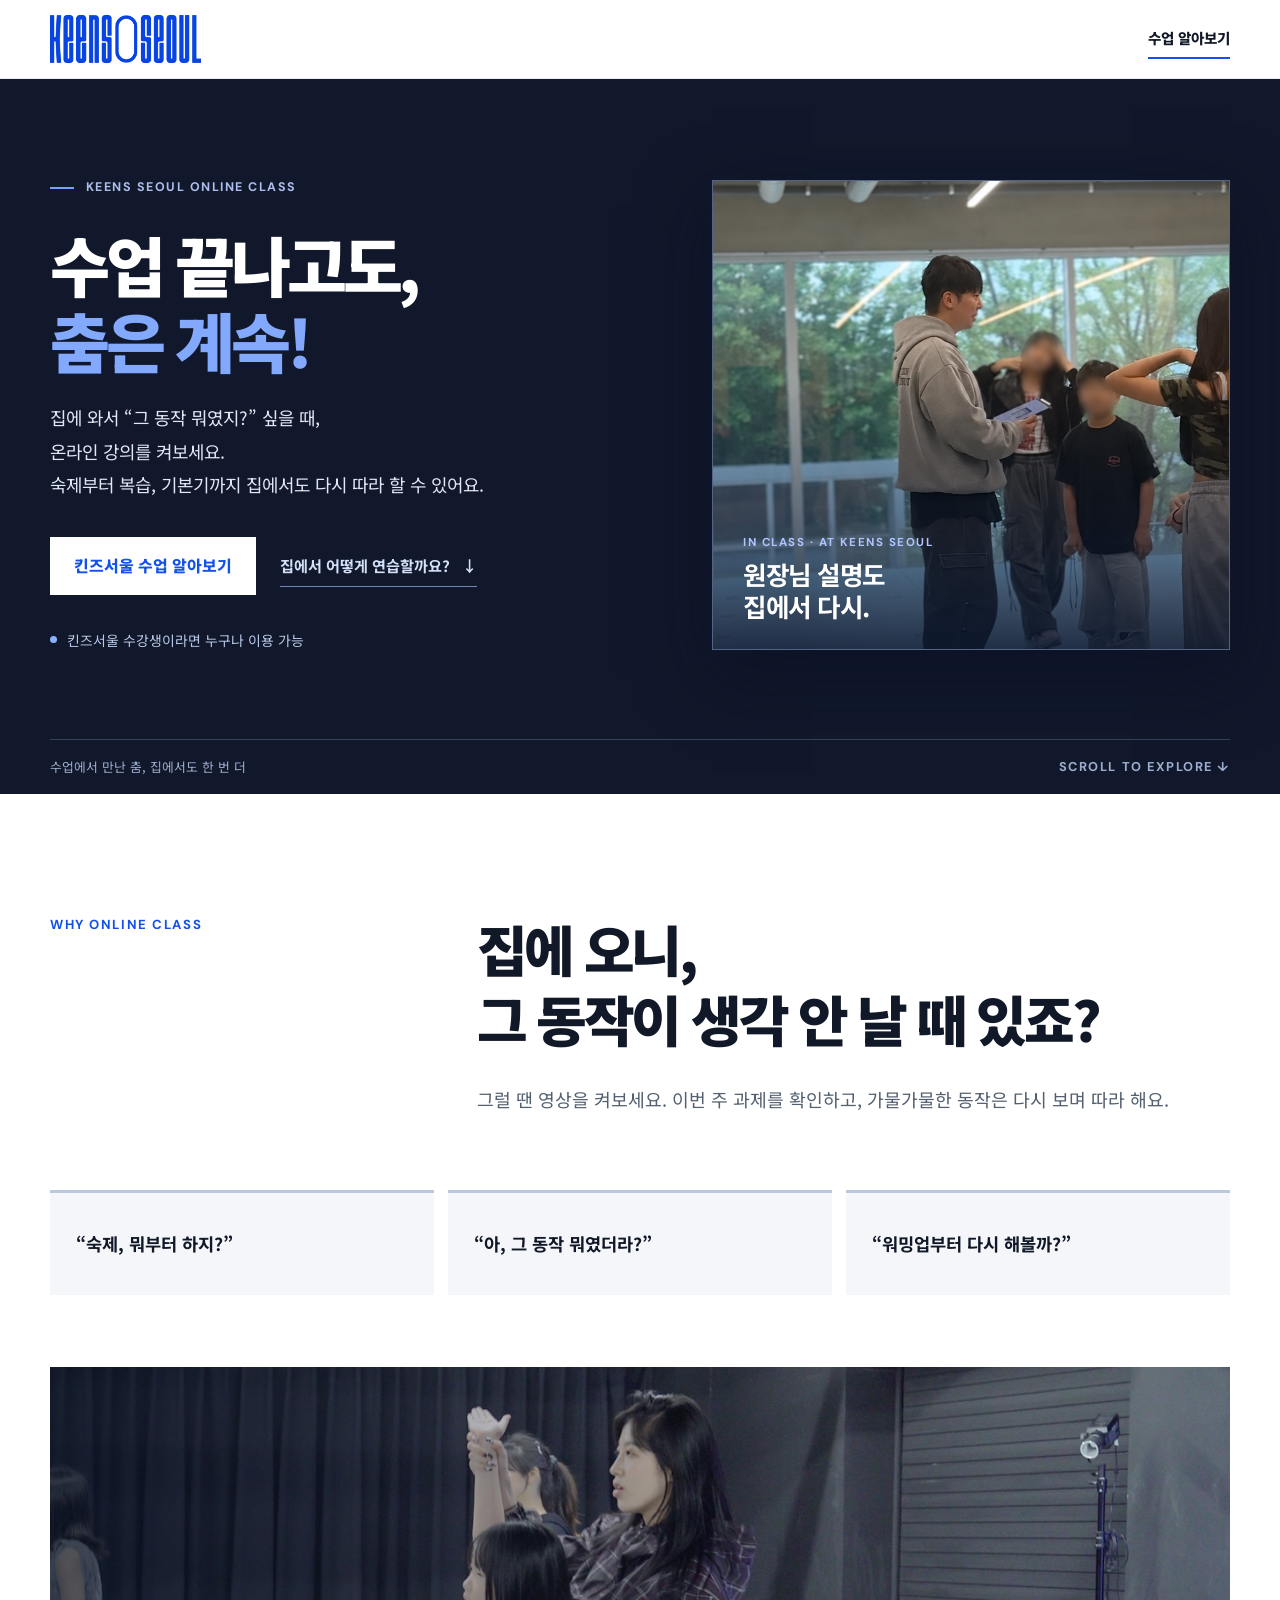
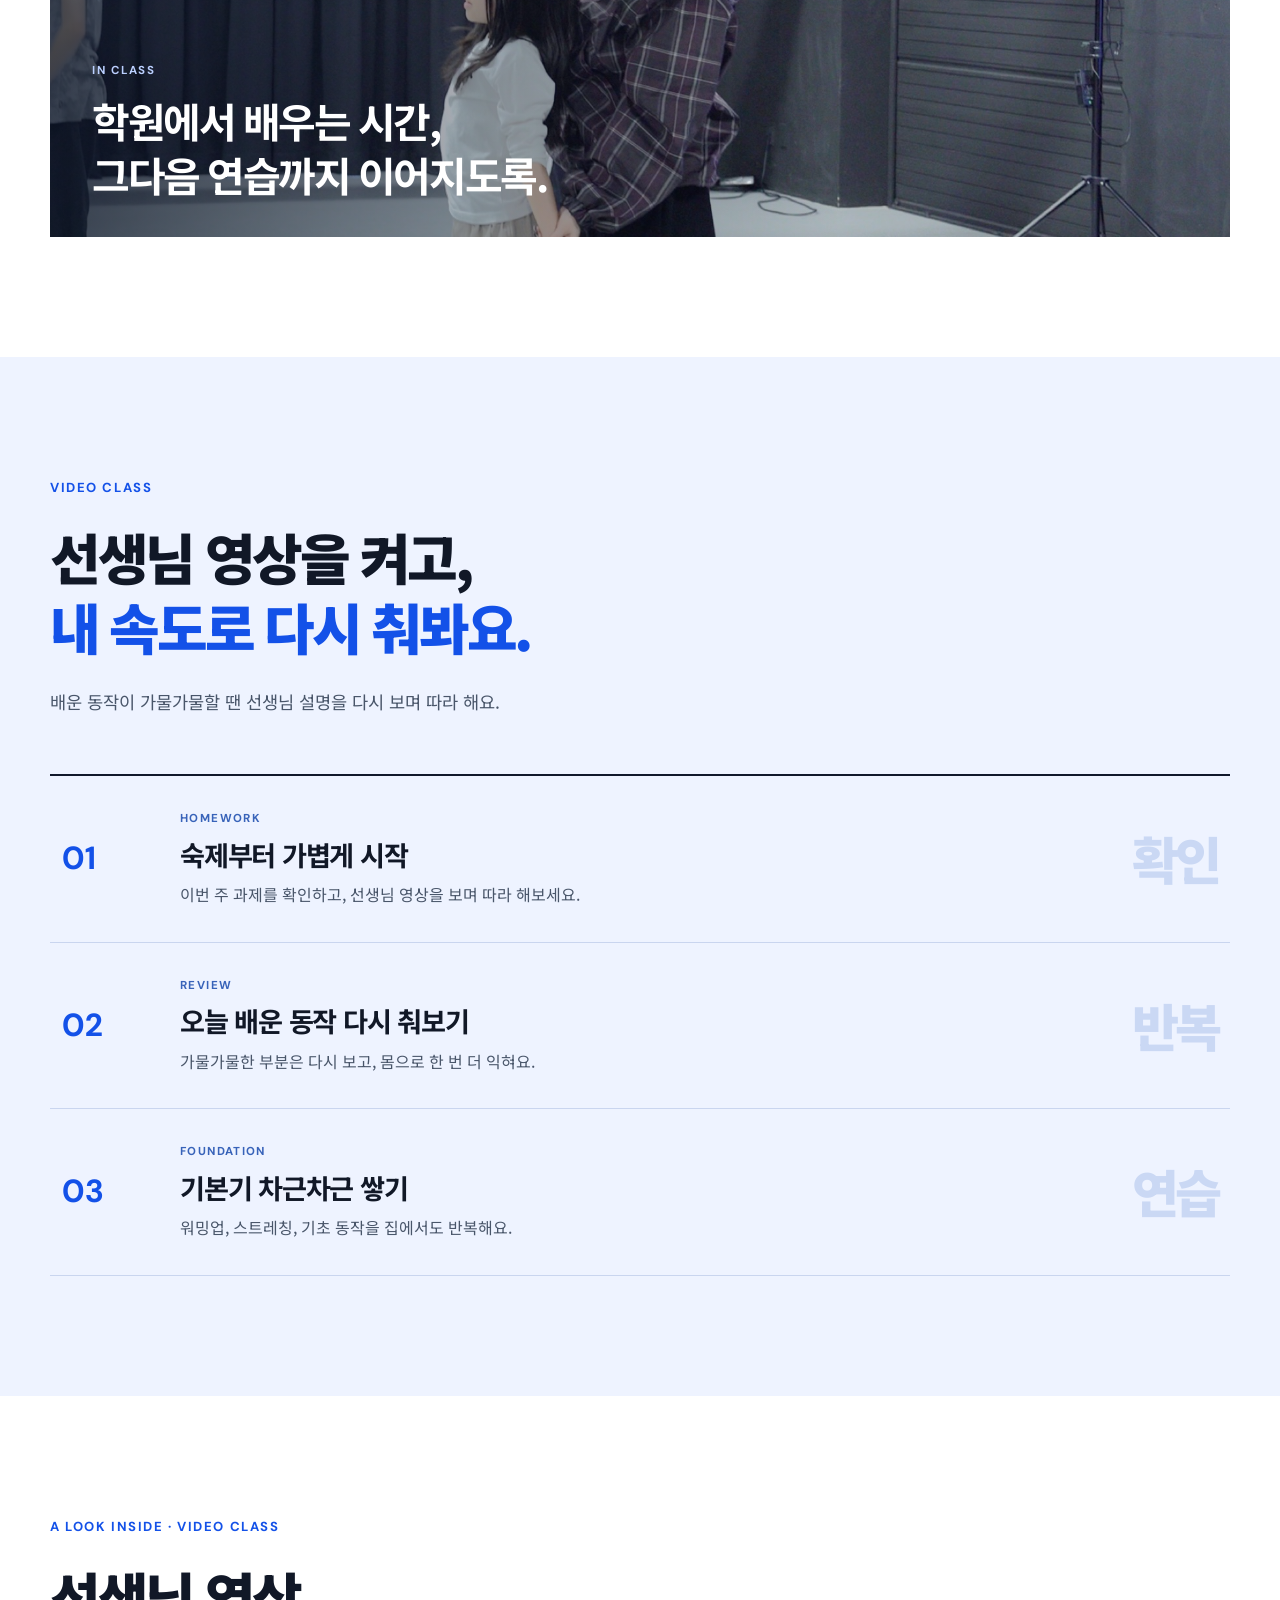
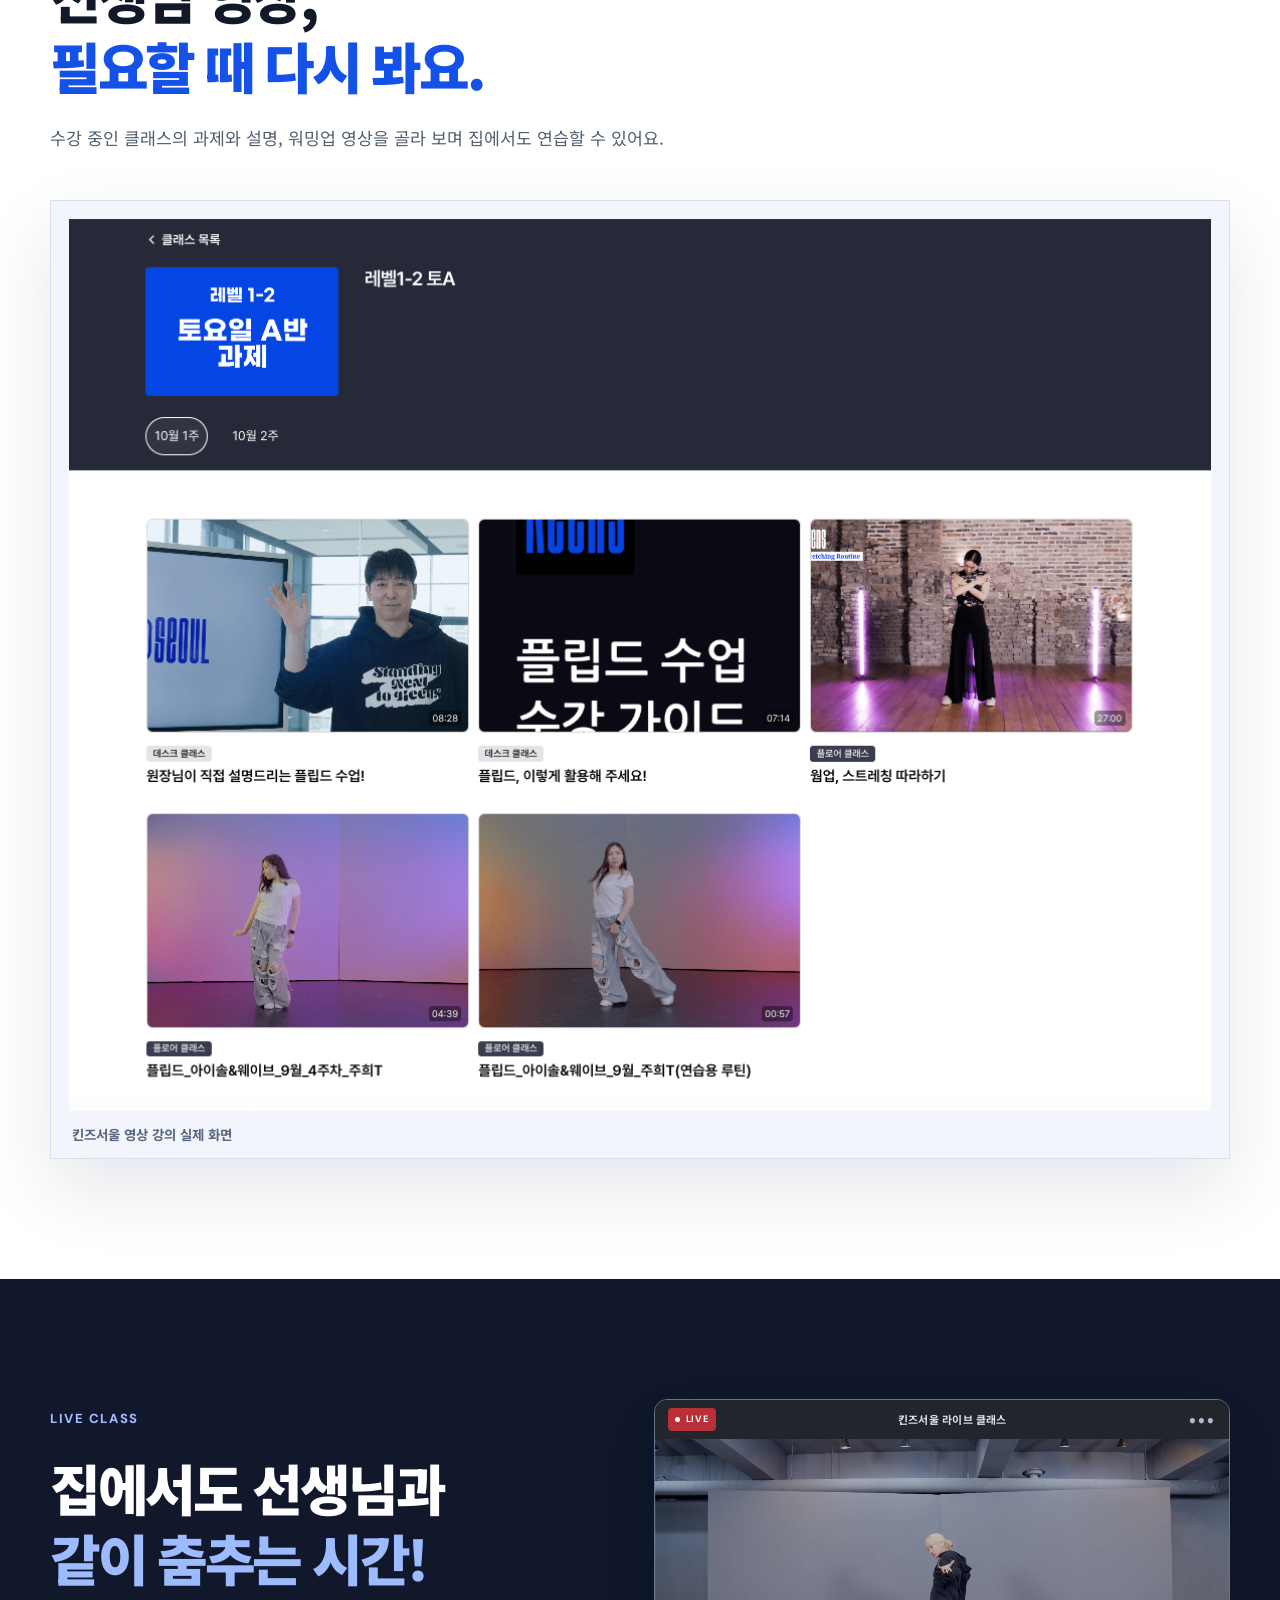
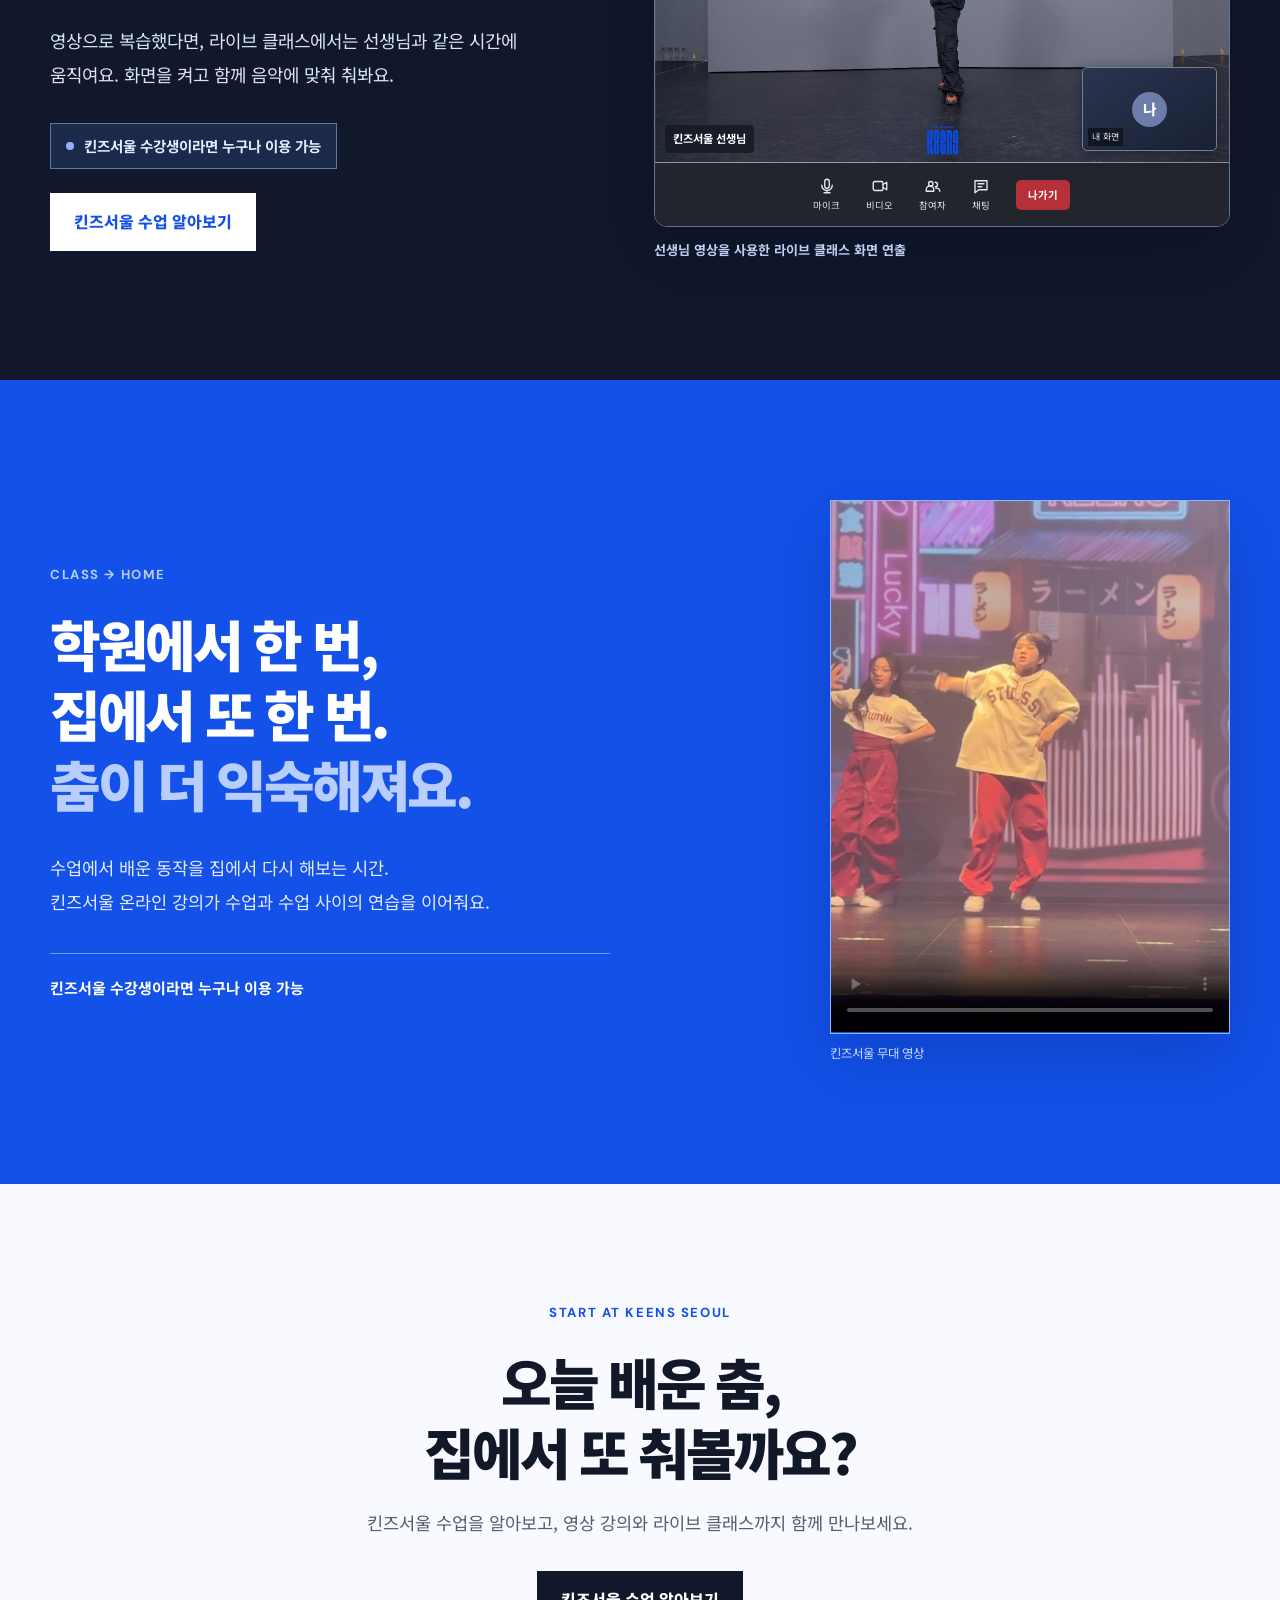
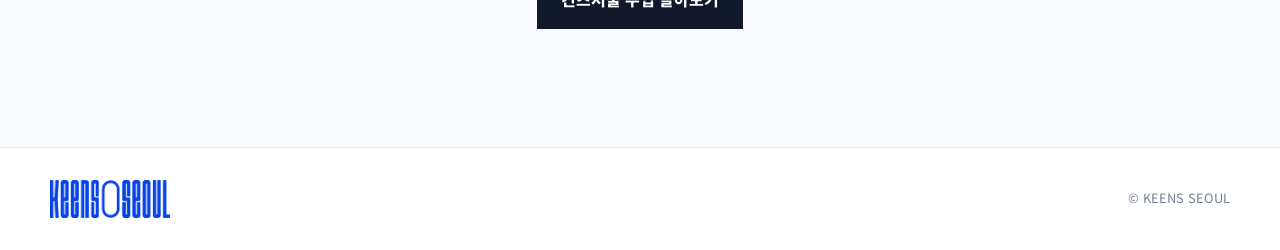
==== commit b78e2088: "Use soft face blur in LMS hero photo" ====
--- a/lms/index.html
+++ b/lms/index.html
@@ -33,7 +33,7 @@
           <p class="eligibility"><span class="eligibility-dot" aria-hidden="true"></span> 킨즈서울 수강생이라면 누구나 이용 가능</p>
         </div>
         <figure class="hero-art hero-media">
-          <img src="./assets/hero-classroom-mosaiced.png" alt="학생 얼굴을 모자이크 처리한 킨즈서울 수업 현장에서 원장님이 설명하는 모습" fetchpriority="high">
+          <img src="./assets/hero-classroom-blurred.png" alt="학생 얼굴을 블러 처리한 킨즈서울 수업 현장에서 원장님이 설명하는 모습" fetchpriority="high">
           <figcaption><span>IN CLASS · AT KEENS SEOUL</span><strong>원장님 설명도<br>집에서 다시.</strong></figcaption>
         </figure>
       </div>
